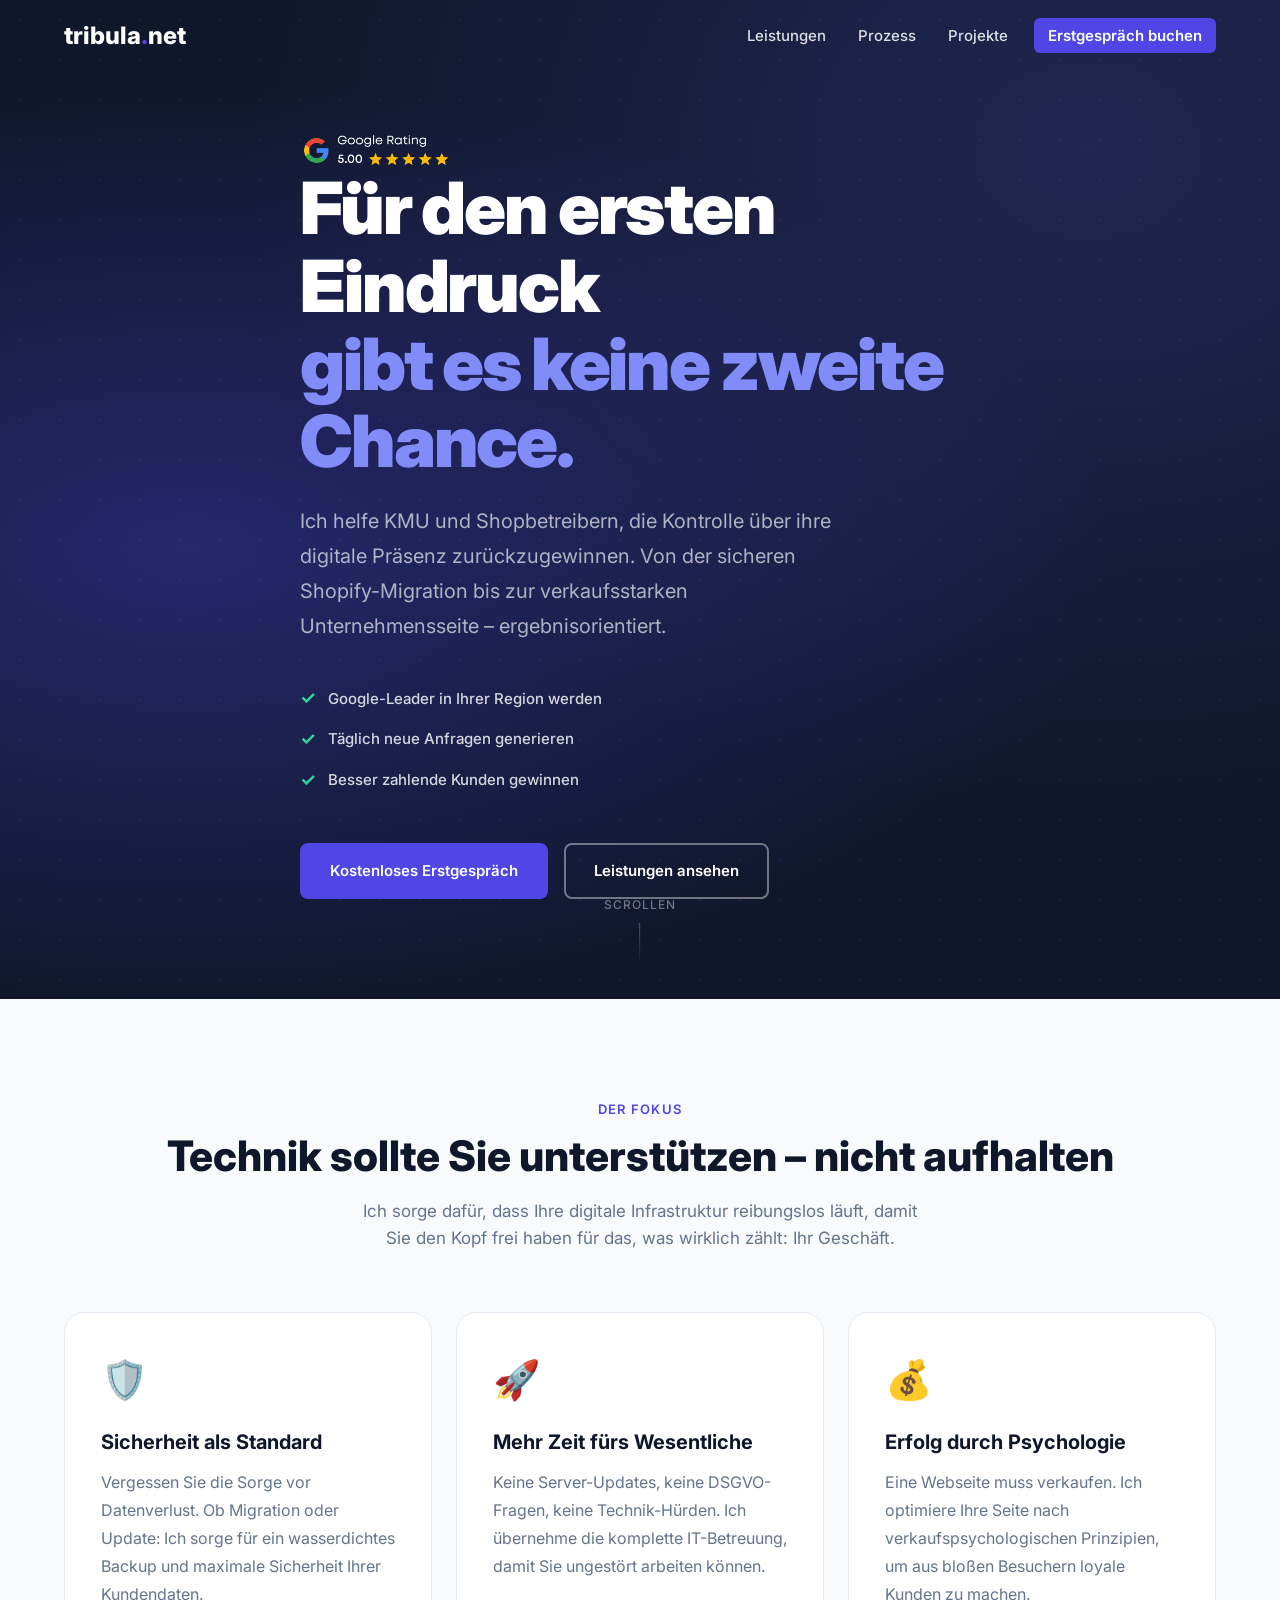
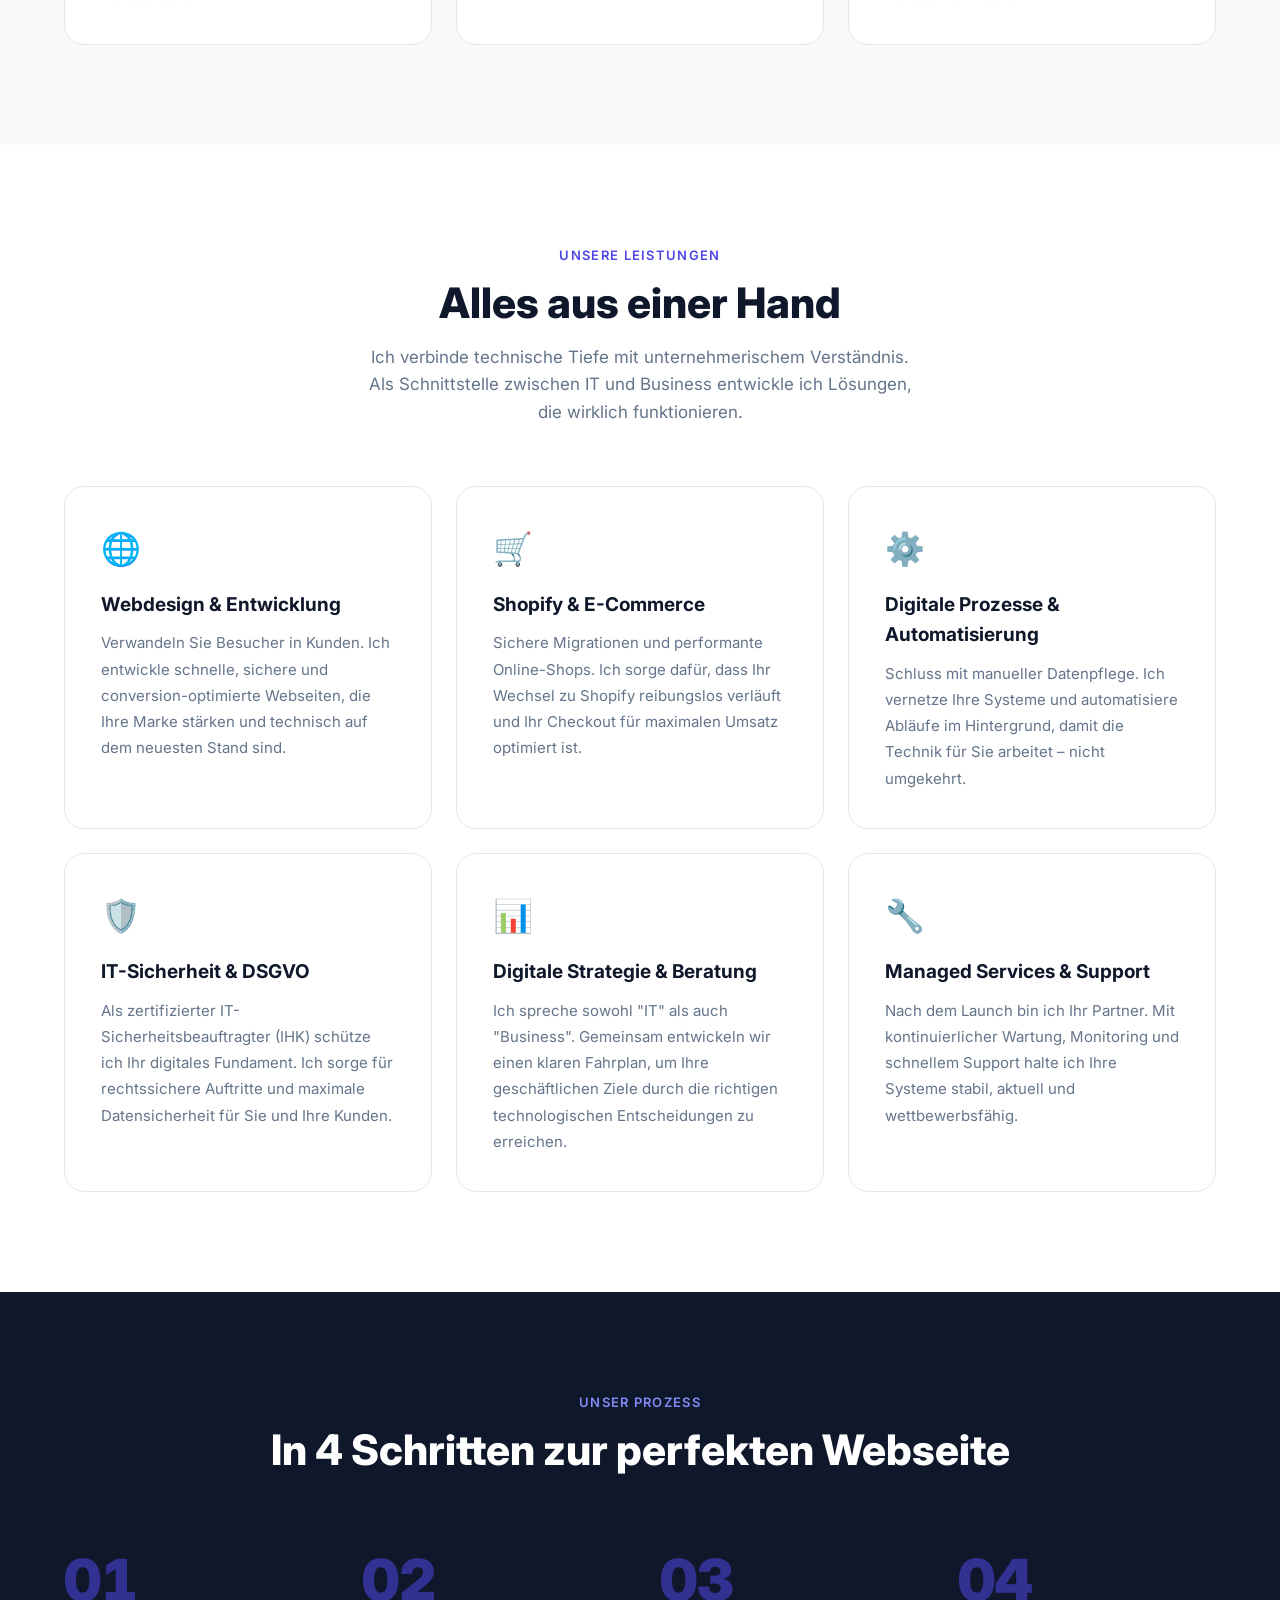
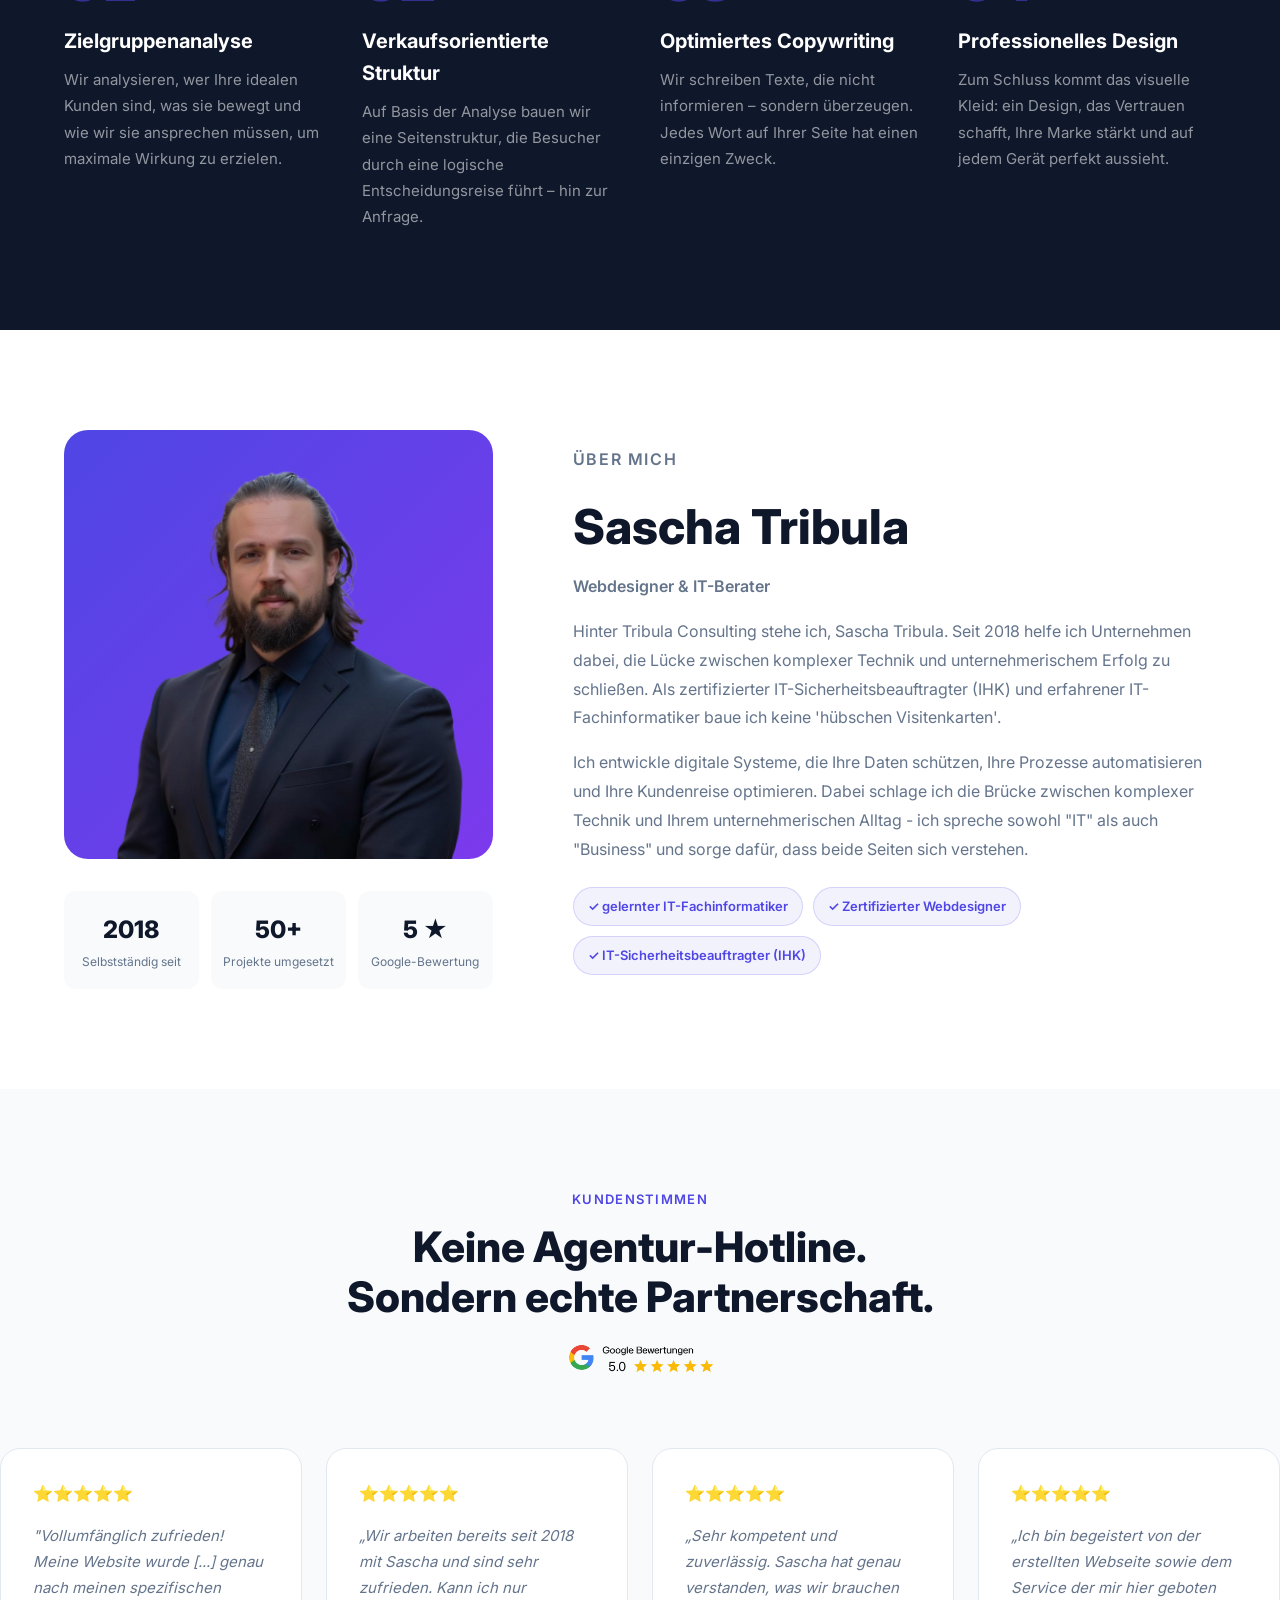
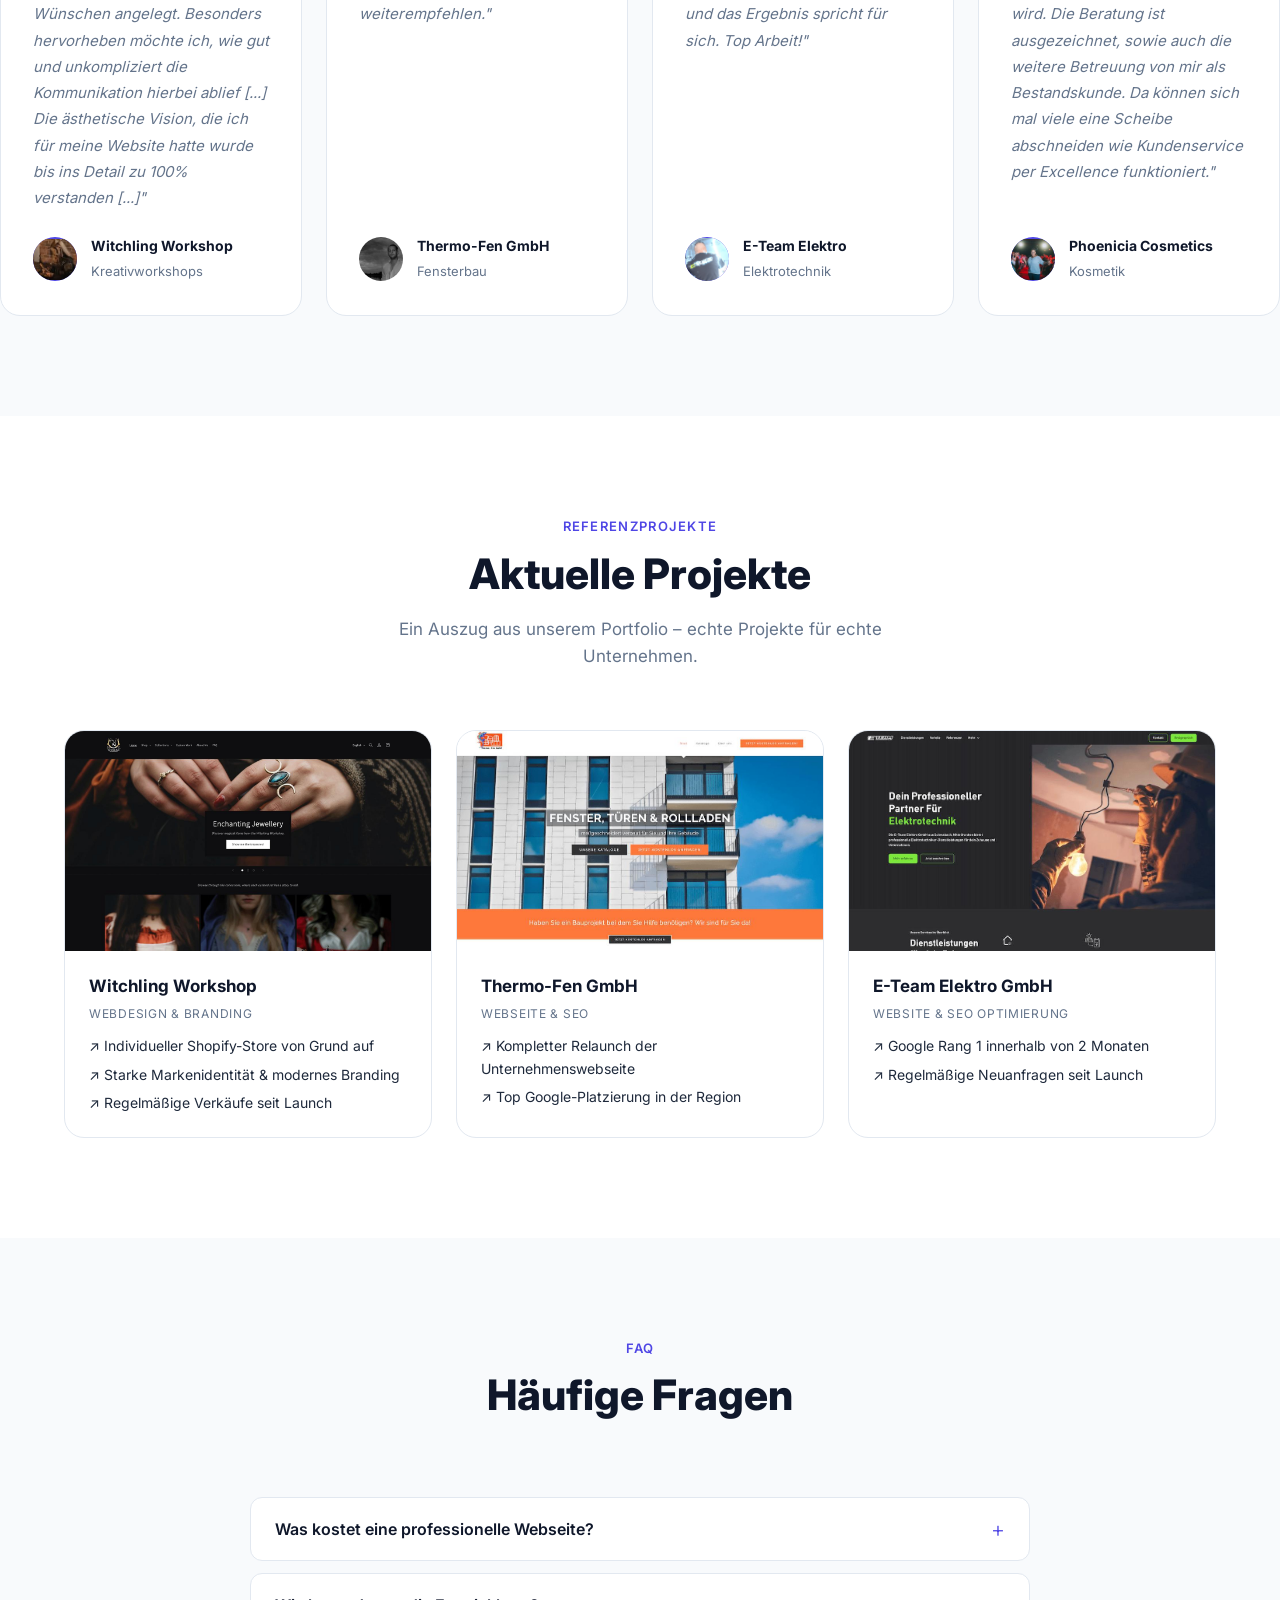
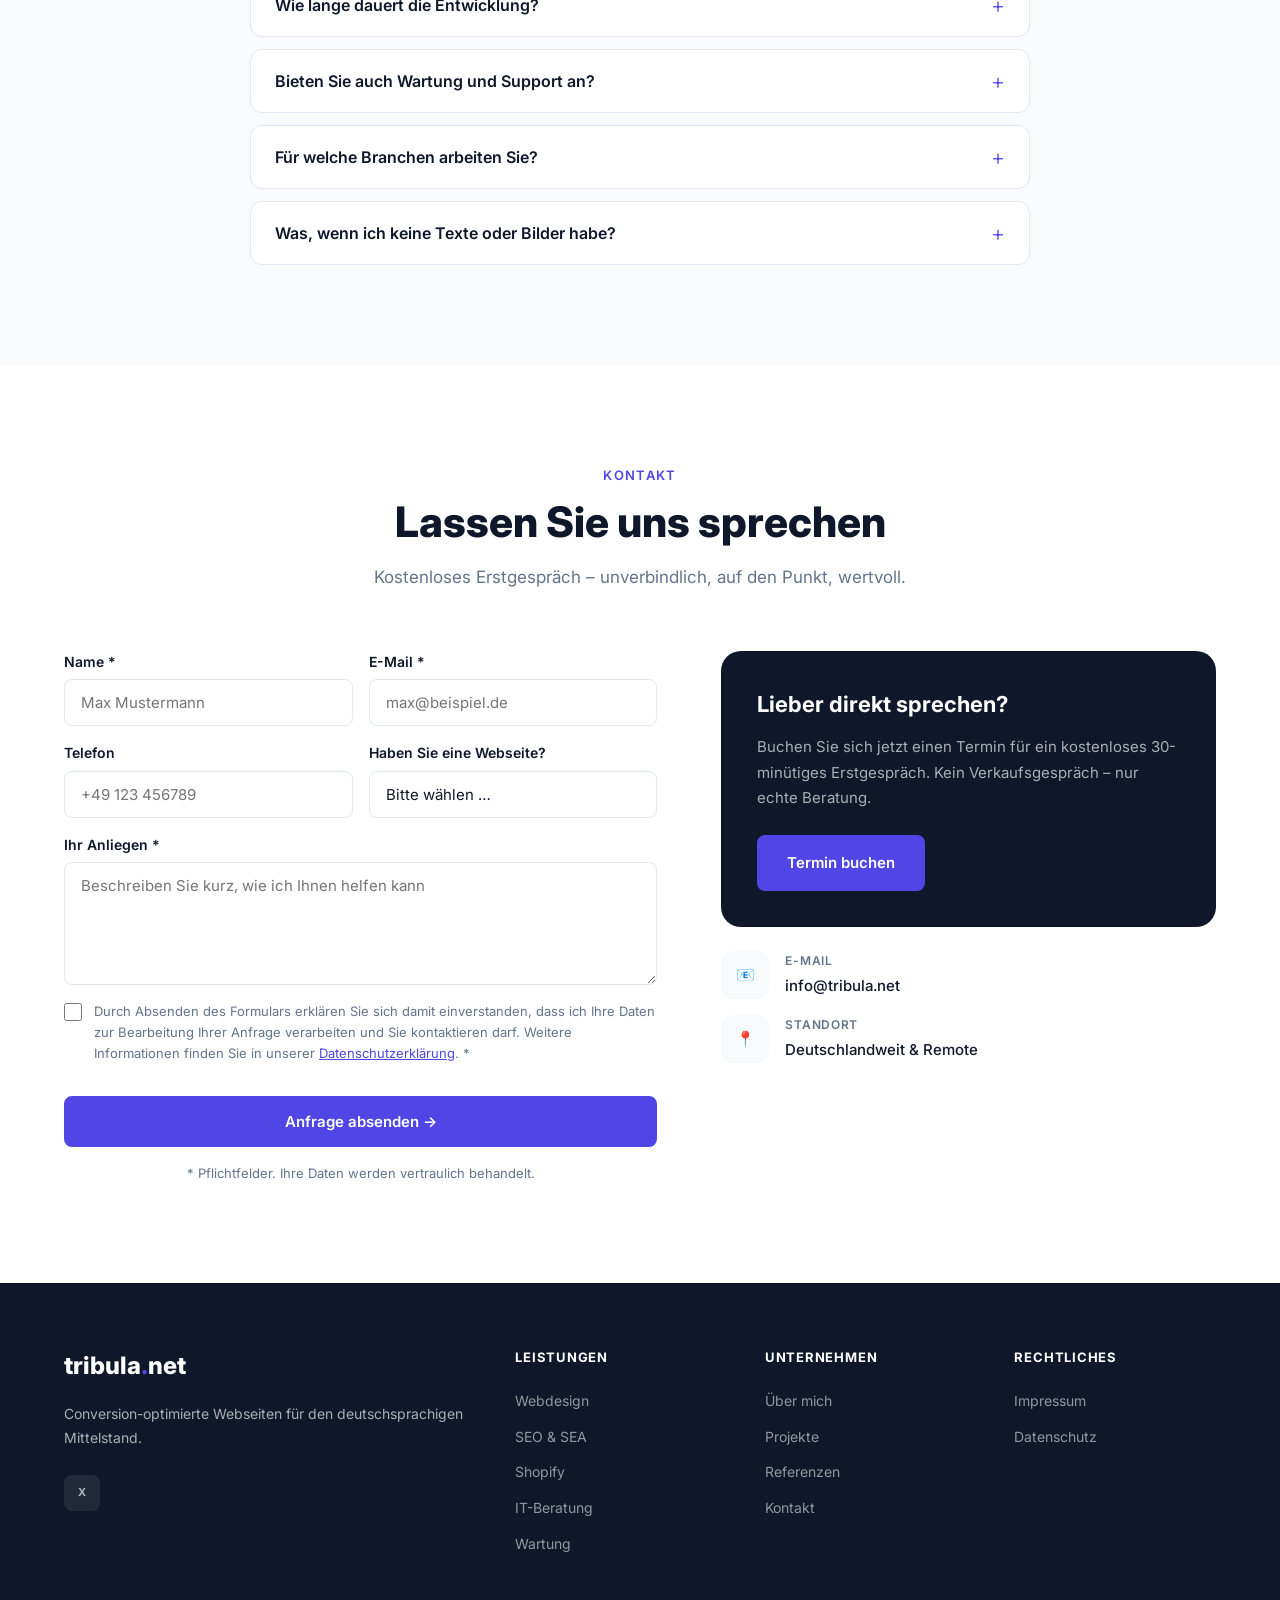
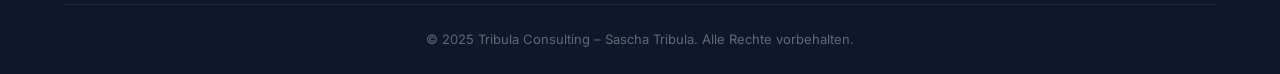
==== index.html @ 82e245c1 "testimonials, badge" ====
<!DOCTYPE html>
<html lang="de">

<head>
    <meta charset="UTF-8">
    <meta name="viewport" content="width=device-width, initial-scale=1.0">
    <meta name="theme-color" content="#0f172a">
    <title>Tribula Consulting – Webseiten, die Kunden gewinnen</title>
    <meta name="description"
        content="Professionelle, conversion-optimierte Webseiten für KMU und Selbstständige. Webdesign, SEO und IT-Beratung aus einer Hand – täglich neue Anfragen garantiert.">
    <link rel="canonical" href="https://www.tribula.net/">
    <link rel="icon" href="assets/trb-logo-red.svg" type="image/svg+xml">

    <!-- Open Graph -->
    <meta property="og:title" content="Tribula Consulting – Webseiten, die Kunden gewinnen">
    <meta property="og:description"
        content="Conversion-optimiertes Webdesign, SEO und IT-Beratung für den deutschsprachigen Mittelstand.">
    <meta property="og:type" content="website">
    <meta property="og:url" content="https://www.tribula.net/">

    <link rel="stylesheet" href="css/style.css">
</head>

<body>

    <!-- ══════════════ HEADER ══════════════ -->
    <div id="site-header"></div>

    <main>

        <!-- ══════════════ HERO ══════════════ -->
        <section class="hero" id="hero">
            <div class="hero-bg"></div>
            <div class="container">
                <div class="hero-inner">

                    <!-- Text -->
                    <div class="hero-text">
                        <!--<div class="hero-badge">⭐⭐⭐⭐⭐</div>-->
                        <img src="assets/Google_Badge_white.webp" alt="Google Bewertung" class="header-badge-img"
                            href="#">

                        <h1 class="hero-title">
                            Für den ersten Eindruck<br>
                            <span class="accent-text">gibt es keine zweite Chance.</span>
                        </h1>

                        <p class="hero-subtitle">
                            Ich helfe KMU und Shopbetreibern, die Kontrolle über ihre digitale Präsenz zurückzugewinnen.
                            Von der
                            sicheren Shopify-Migration bis zur verkaufsstarken Unternehmensseite – ergebnisorientiert.
                        </p>

                        <div class="hero-benefits">
                            <div class="hero-benefit"><span class="check">✓</span> Google-Leader in Ihrer Region werden
                            </div>
                            <div class="hero-benefit"><span class="check">✓</span> Täglich neue Anfragen generieren
                            </div>
                            <div class="hero-benefit"><span class="check">✓</span> Besser zahlende Kunden gewinnen</div>
                        </div>

                        <div class="hero-actions">
                            <a href="#kontakt" class="btn btn-primary">Kostenloses Erstgespräch</a>
                            <a href="#leistungen" class="btn btn-outline">Leistungen ansehen</a>
                        </div>
                    </div>

                    <!-- Lottie animations – desktop only, aria-hidden -->
                    <div class="hero-lotties" aria-hidden="true">
                        <dotlottie-player class="lottie-item" src="assets/analyse.lottie" autoplay loop
                            speed="0.7"></dotlottie-player>
                        <dotlottie-player class="lottie-item" src="assets/UX.lottie" autoplay loop
                            speed="0.7"></dotlottie-player>
                        <dotlottie-player class="lottie-item" src="assets/seo.lottie" autoplay loop
                            speed="0.7"></dotlottie-player>
                    </div>

                </div>
            </div>

            <div class="hero-scroll" aria-hidden="true">Scrollen</div>
        </section>


        <!-- ══════════════ PROBLEMS ══════════════ -->
        <section class="problems" id="probleme">
            <div class="container">
                <div class="section-header">
                    <p class="section-label">Der Fokus</p>
                    <h2 class="section-title">Technik sollte Sie unterstützen – nicht aufhalten</h2>
                    <p class="section-desc">Ich sorge dafür, dass Ihre digitale Infrastruktur reibungslos läuft, damit
                        Sie den Kopf frei haben für das, was wirklich zählt: Ihr Geschäft.</p>
                </div>
                <div class="services-grid">
                    <div class="problem-card fade-in">
                        <div class="problem-icon">🛡️</div>
                        <h3>Sicherheit als Standard</h3>
                        <p>Vergessen Sie die Sorge vor Datenverlust. Ob Migration oder Update: Ich sorge für ein
                            wasserdichtes Backup und maximale Sicherheit Ihrer Kundendaten.</p>
                    </div>
                    <div class="problem-card fade-in">
                        <div class="problem-icon">🚀</div>
                        <h3>Mehr Zeit fürs Wesentliche</h3>
                        <p>Keine Server-Updates, keine DSGVO-Fragen, keine Technik-Hürden. Ich übernehme die komplette
                            IT-Betreuung, damit Sie ungestört arbeiten können.</p>
                    </div>
                    <div class="problem-card fade-in">
                        <div class="problem-icon">💰</div>
                        <h3>Erfolg durch Psychologie</h3>
                        <p>Eine Webseite muss verkaufen. Ich optimiere Ihre Seite nach verkaufspsychologischen
                            Prinzipien, um aus bloßen Besuchern loyale Kunden zu machen.</p>
                    </div>
                </div>
            </div>
        </section>


        <!-- ══════════════ SERVICES ══════════════ -->
        <section class="services" id="leistungen">
            <div class="container">
                <div class="section-header">
                    <p class="section-label">Unsere Leistungen</p>
                    <h2 class="section-title">Alles aus einer Hand</h2>
                    <p class="section-desc">
                        Ich verbinde technische Tiefe mit unternehmerischem Verständnis.
                        Als Schnittstelle zwischen IT und Business entwickle ich Lösungen, die wirklich funktionieren.
                    </p>
                </div>

                <div class="services-grid">
                    <div class="service-card fade-in">
                        <div class="service-icon">🌐</div>
                        <h3>Webdesign &amp; Entwicklung</h3>
                        <p>Verwandeln Sie Besucher in Kunden. Ich entwickle schnelle, sichere und conversion-optimierte
                            Webseiten, die Ihre Marke stärken und technisch auf dem neuesten Stand sind.</p>
                    </div>

                    <div class="service-card fade-in">
                        <div class="service-icon">🛒</div>
                        <h3>Shopify &amp; E-Commerce</h3>
                        <p>Sichere Migrationen und performante Online-Shops. Ich sorge dafür, dass Ihr Wechsel zu
                            Shopify reibungslos verläuft und Ihr Checkout für maximalen Umsatz optimiert ist.</p>
                    </div>

                    <div class="service-card fade-in">
                        <div class="service-icon">⚙️</div>
                        <h3>Digitale Prozesse &amp; Automatisierung</h3>
                        <p>Schluss mit manueller Datenpflege. Ich vernetze Ihre Systeme und automatisiere Abläufe im
                            Hintergrund, damit die Technik für Sie arbeitet – nicht umgekehrt.</p>
                    </div>

                    <div class="service-card fade-in">
                        <div class="service-icon">🛡️</div>
                        <h3>IT-Sicherheit &amp; DSGVO</h3>
                        <p>Als zertifizierter IT-Sicherheitsbeauftragter (IHK) schütze ich Ihr digitales Fundament. Ich
                            sorge für rechtssichere Auftritte und maximale Datensicherheit für Sie und Ihre Kunden.</p>
                    </div>

                    <div class="service-card fade-in">
                        <div class="service-icon">📊</div>
                        <h3>Digitale Strategie &amp; Beratung</h3>
                        <p>Ich spreche sowohl "IT" als auch "Business". Gemeinsam entwickeln wir einen klaren Fahrplan,
                            um Ihre geschäftlichen Ziele durch die richtigen technologischen Entscheidungen zu
                            erreichen.</p>
                    </div>

                    <div class="service-card fade-in">
                        <div class="service-icon">🔧</div>
                        <h3>Managed Services &amp; Support</h3>
                        <p>Nach dem Launch bin ich Ihr Partner. Mit kontinuierlicher Wartung, Monitoring und schnellem
                            Support halte ich Ihre Systeme stabil, aktuell und wettbewerbsfähig.</p>
                    </div>
                </div>
            </div>
        </section>




        <!-- ══════════════ PROCESS ══════════════ -->
        <section class="process" id="prozess">
            <div class="container">
                <div class="section-header">
                    <p class="section-label">Unser Prozess</p>
                    <h2 class="section-title">In 4 Schritten zur perfekten Webseite</h2>
                </div>

                <div class="process-steps">
                    <div class="process-step fade-in">
                        <div class="step-number">01</div>
                        <div class="step-content">
                            <h3>Zielgruppenanalyse</h3>
                            <p>Wir analysieren, wer Ihre idealen Kunden sind, was sie bewegt und wie wir sie ansprechen
                                müssen, um maximale Wirkung zu erzielen.</p>
                        </div>
                    </div>
                    <div class="process-step fade-in">
                        <div class="step-number">02</div>
                        <div class="step-content">
                            <h3>Verkaufsorientierte Struktur</h3>
                            <p>Auf Basis der Analyse bauen wir eine Seitenstruktur, die Besucher durch eine logische
                                Entscheidungsreise führt – hin zur Anfrage.</p>
                        </div>
                    </div>
                    <div class="process-step fade-in">
                        <div class="step-number">03</div>
                        <div class="step-content">
                            <h3>Optimiertes Copywriting</h3>
                            <p>Wir schreiben Texte, die nicht informieren – sondern überzeugen. Jedes Wort auf Ihrer
                                Seite hat einen einzigen Zweck.</p>
                        </div>
                    </div>
                    <div class="process-step fade-in">
                        <div class="step-number">04</div>
                        <div class="step-content">
                            <h3>Professionelles Design</h3>
                            <p>Zum Schluss kommt das visuelle Kleid: ein Design, das Vertrauen schafft, Ihre Marke
                                stärkt und auf jedem Gerät perfekt aussieht.</p>
                        </div>
                    </div>
                </div>
            </div>
        </section>




        <!-- ══════════════ ABOUT ══════════════ -->
        <section class="about" id="ueber-uns">
            <div class="container about-grid">

                <div class="about-visual fade-in">
                    <div class="about-photo">
                        <img src="assets/sascha-tribula.png" alt="Sascha Tribula">
                    </div>
                    <div class="about-stats">
                        <div class="stat">
                            <strong>2018</strong>
                            <span>Selbst&shy;ständig seit</span>
                        </div>
                        <div class="stat">
                            <strong>50+</strong>
                            <span>Projekte umgesetzt</span>
                        </div>
                        <div class="stat">
                            <strong>5 ★</strong>
                            <span>Google-Bewertung</span>
                        </div>
                    </div>
                </div>

                <div class="about-content fade-in">
                    <p class="section-label">Über mich</p>
                    <h2>Sascha Tribula</h2>
                    <p class="about-role">Webdesigner &amp; IT-Berater</p>
                    <p>Hinter Tribula Consulting stehe ich, Sascha Tribula. Seit 2018 helfe ich Unternehmen dabei, die
                        Lücke zwischen komplexer Technik und unternehmerischem Erfolg zu schließen.
                        Als zertifizierter IT-Sicherheitsbeauftragter (IHK) und erfahrener IT-Fachinformatiker baue ich
                        keine 'hübschen Visitenkarten'.</p>
                    <p>Ich entwickle digitale Systeme, die Ihre Daten schützen, Ihre Prozesse automatisieren und Ihre
                        Kundenreise optimieren. Dabei schlage ich die Brücke zwischen komplexer Technik und Ihrem
                        unternehmerischen Alltag - ich spreche sowohl "IT" als auch "Business" und sorge dafür, dass
                        beide Seiten sich verstehen.</p>
                    <div class="about-badges">
                        <span class="badge">✓ gelernter IT-Fachinformatiker</span>
                        <span class="badge">✓ Zertifizierter Webdesigner</span>
                        <span class="badge">✓ IT-Sicherheitsbeauftragter (IHK)</span>
                    </div>
                </div>

            </div>
        </section>


        <!-- ══════════════ TESTIMONIALS ══════════════ -->
        <section class="testimonials" id="referenzen">
            <div class="container">
                <div class="section-header">
                    <p class="section-label">Kundenstimmen</p>
                    <h2 class="section-title">Keine Agentur-Hotline.<br>
                        Sondern echte Partnerschaft.</h2>
                    <img src="assets/Google-Badge-black.avif" alt="Google Bewertung" class="testimonial-badge">
                </div>

            </div>

            <div class="testimonials-grid">
                <div class="testimonial-card fade-in">
                    <div class="stars">⭐⭐⭐⭐⭐</div>
                    <p>"Vollumfänglich zufrieden! Meine Website wurde [...] genau nach meinen
                        spezifischen Wünschen angelegt. Besonders hervorheben möchte ich, wie gut und unkompliziert die Kommunikation hierbei
                        ablief [...]
                        Die ästhetische Vision, die ich für meine Website hatte wurde bis ins Detail zu 100% verstanden [...]"</p>
                    <div class="testimonial-author">
                        <div class="author-avatar"><img src="assets/testimonial/testimonial-witchling.jpeg"></div>
                        <div>
                            <strong>Witchling Workshop</strong>
                            <span>Kreativworkshops</span>
                        </div>
                    </div>
                </div>

                <div class="testimonial-card fade-in">
                    <div class="stars">⭐⭐⭐⭐⭐</div>
                    <p>„Wir arbeiten bereits seit 2018 mit Sascha und sind sehr zufrieden.
                        Kann ich nur weiterempfehlen."</p>
                    <div class="testimonial-author">
                        <div class="author-avatar"><img src="assets/testimonial/testimonial-thermofen.jpeg"></div>
                        <div>
                            <strong>Thermo-Fen GmbH</strong>
                            <span>Fensterbau</span>
                        </div>
                    </div>
                </div>

                <div class="testimonial-card fade-in">
                    <div class="stars">⭐⭐⭐⭐⭐</div>
                    <p>„Sehr kompetent und zuverlässig. Sascha hat genau verstanden, was wir brauchen und das
                        Ergebnis spricht für sich. Top Arbeit!"</p>
                    <div class="testimonial-author">
                        <div class="author-avatar"><img src="assets/testimonial/testimonial-eteam.png"></div>
                        <div>
                            <strong>E-Team Elektro</strong>
                            <span>Elektrotechnik</span>
                        </div>
                    </div>
                </div>

                <div class="testimonial-card fade-in">
                    <div class="stars">⭐⭐⭐⭐⭐</div>
                    <p>„Ich bin begeistert von der erstellten Webseite sowie dem Service der mir hier geboten wird. Die
                        Beratung ist ausgezeichnet, sowie auch die weitere Betreuung von mir als Bestandskunde. Da
                        können sich mal viele eine Scheibe abschneiden wie Kundenservice per Excellence funktioniert."
                    </p>
                    <div class="testimonial-author">
                        <div class="author-avatar"><img src="assets/testimonial/testimonial-phoenicia.jpeg"></div>
                        <div>
                            <strong>Phoenicia Cosmetics</strong>
                            <span>Kosmetik</span>
                        </div>
                    </div>
                </div>
            </div>
            </div>
        </section>


        <!-- ══════════════ PROJECTS ══════════════ -->
        <section class="projects" id="projekte">
            <div class="container">
                <div class="section-header">
                    <p class="section-label">Referenzprojekte</p>
                    <h2 class="section-title">Aktuelle Projekte</h2>
                    <p class="section-desc">Ein Auszug aus unserem Portfolio – echte Projekte für echte Unternehmen.</p>
                </div>

                <div class="projects-grid">
                    <div class="project-card fade-in">
                        <div class="project-img-wrap">
                            <img src="assets/witchlingworkshop.jpeg" alt="Witchling Workshop Shopify Store">
                        </div>
                        <div class="project-info">
                            <h3>Witchling Workshop</h3>
                            <p class="project-type">Webdesign &amp; Branding</p>
                            <ul class="project-results">
                                <li>↗ Individueller Shopify-Store von Grund auf</li>
                                <li>↗ Starke Markenidentität &amp; modernes Branding</li>
                                <li>↗ Regelmäßige Verkäufe seit Launch</li>
                            </ul>
                        </div>
                    </div>

                    <div class="project-card fade-in">
                        <div class="project-img-wrap">
                            <img src="assets/thermo-fen.jpeg" alt="Thermo-Fen GmbH Webseite">
                        </div>
                        <div class="project-info">
                            <h3>Thermo-Fen GmbH</h3>
                            <p class="project-type">Webseite &amp; SEO</p>
                            <ul class="project-results">
                                <li>↗ Kompletter Relaunch der Unternehmenswebseite</li>
                                <li>↗ Top Google-Platzierung in der Region</li>
                            </ul>
                        </div>
                    </div>

                    <div class="project-card fade-in">
                        <div class="project-img-wrap">
                            <img src="assets/eteam.jpeg" alt="E-Team Elektro GmbH Webseite">
                        </div>
                        <div class="project-info">
                            <h3>E-Team Elektro GmbH</h3>
                            <p class="project-type">Website &amp; SEO Optimierung</p>
                            <ul class="project-results">
                                <li>↗ Google Rang 1 innerhalb von 2 Monaten</li>
                                <li>↗ Regelmäßige Neuanfragen seit Launch</li>
                            </ul>
                        </div>
                    </div>
                </div>
            </div>
        </section>


        <!-- ══════════════ FAQ ══════════════ -->
        <section class="faq" id="faq">
            <div class="container">
                <div class="section-header">
                    <p class="section-label">FAQ</p>
                    <h2 class="section-title">Häufige Fragen</h2>
                </div>

                <div class="faq-inner">
                    <div class="faq-list">

                        <div class="faq-item fade-in">
                            <button class="faq-question">
                                Was kostet eine professionelle Webseite?
                                <span class="faq-icon">+</span>
                            </button>
                            <div class="faq-answer">
                                <p>Eine professionelle Webseite startet bei ca. 2.500 €. Der genaue Preis hängt von
                                    Umfang, Designkomplexität, gewünschten Integrationen und SEO-Anforderungen ab. Sie
                                    erhalten immer ein individuelles Festpreisangebot – ohne versteckte Kosten.</p>
                            </div>
                        </div>

                        <div class="faq-item fade-in">
                            <button class="faq-question">
                                Wie lange dauert die Entwicklung?
                                <span class="faq-icon">+</span>
                            </button>
                            <div class="faq-answer">
                                <p>Je nach Umfang dauert ein Projekt zwischen 2 und 8 Wochen. Beim Erstgespräch
                                    besprechen wir Ihre Timeline und planen den Start gemeinsam.</p>
                            </div>
                        </div>

                        <div class="faq-item fade-in">
                            <button class="faq-question">
                                Bieten Sie auch Wartung und Support an?
                                <span class="faq-icon">+</span>
                            </button>
                            <div class="faq-answer">
                                <p>Ja. Unsere Wartungsverträge beinhalten regelmäßige Updates, Sicherheits-Checks und
                                    schnellen Support. So bleibt Ihre Webseite dauerhaft aktuell und sicher.</p>
                            </div>
                        </div>

                        <div class="faq-item fade-in">
                            <button class="faq-question">
                                Für welche Branchen arbeiten Sie?
                                <span class="faq-icon">+</span>
                            </button>
                            <div class="faq-answer">
                                <p>Wir arbeiten für KMU und Selbstständige verschiedenster Branchen: Handwerk,
                                    Dienstleistung, E-Commerce, Coaching und mehr. Wenn Sie Kunden gewinnen wollen,
                                    können wir helfen.</p>
                            </div>
                        </div>

                        <div class="faq-item fade-in">
                            <button class="faq-question">
                                Was, wenn ich keine Texte oder Bilder habe?
                                <span class="faq-icon">+</span>
                            </button>
                            <div class="faq-answer">
                                <p>Kein Problem. Unser Copywriting-Service erstellt verkaufsstarke Texte für Ihre
                                    Webseite. Wir analysieren Ihr Unternehmen und entwickeln Inhalte, die Ihre
                                    Zielgruppe ansprechen und zur Anfrage bewegen.</p>
                            </div>
                        </div>

                    </div>
                </div>
            </div>
        </section>


        <!-- ══════════════ CONTACT ══════════════ -->
        <section class="contact" id="kontakt">
            <div class="container">
                <div class="section-header">
                    <p class="section-label">Kontakt</p>
                    <h2 class="section-title">Lassen Sie uns sprechen</h2>
                    <p class="section-desc">Kostenloses Erstgespräch – unverbindlich, auf den Punkt, wertvoll.</p>
                </div>

                <div class="contact-grid">

                    <!-- Form -->
                    <form class="contact-form fade-in" id="contact-form" novalidate>
                        <div class="form-row">
                            <div class="form-group">
                                <label for="name">Name *</label>
                                <input type="text" id="name" name="fi-sender-fullName" required
                                    placeholder="Max Mustermann">
                            </div>
                            <div class="form-group">
                                <label for="email">E-Mail *</label>
                                <input type="email" id="email" name="fi-sender-email" required
                                    placeholder="max@beispiel.de">
                            </div>
                        </div>

                        <div class="form-row">
                            <div class="form-group">
                                <label for="phone">Telefon</label>
                                <input type="tel" id="phone" name="fi-text-telefon" placeholder="+49 123 456789">
                            </div>
                            <div class="form-group">
                                <label for="website">Haben Sie eine Webseite?</label>
                                <select id="website" name="fi-select-webseite">
                                    <option value="">Bitte wählen …</option>
                                    <option value="Ja, vorhanden">Ja, vorhanden</option>
                                    <option value="Nein, noch keine">Nein, noch keine</option>
                                    <option value="Ja, aber veraltet">Ja, aber veraltet</option>
                                </select>
                            </div>
                        </div>

                        <div class="form-group">
                            <label for="message">Ihr Anliegen *</label>
                            <textarea id="message" name="fi-text-anliegen" required rows="5"
                                placeholder="Beschreiben Sie kurz, wie ich Ihnen helfen kann"></textarea>
                        </div>

                        <div class="form-group form-checkbox">
                            <input type="checkbox" id="dsgvo" name="fi-checkbox-dsgvo" value="Zugestimmt" required>
                            <label for="dsgvo">
                                Durch Absenden des Formulars erklären Sie sich damit einverstanden, dass ich Ihre Daten
                                zur Bearbeitung Ihrer Anfrage verarbeiten und Sie kontaktieren darf. Weitere
                                Informationen finden Sie in unserer <a href="datenschutz.html">Datenschutzerklärung</a>.
                                *
                            </label>
                        </div>

                        <div class="form-feedback" id="form-feedback" aria-live="polite"></div>

                        <button type="submit" class="btn btn-primary btn-full" id="form-submit">Anfrage absenden
                            →</button>
                        <p class="form-note">* Pflichtfelder. Ihre Daten werden vertraulich behandelt.</p>
                    </form>

                    <!-- Sidebar -->
                    <div class="fade-in">
                        <div class="contact-cta-card">
                            <h3>Lieber direkt sprechen?</h3>
                            <p>Buchen Sie sich jetzt einen Termin für ein kostenloses 30-minütiges Erstgespräch. Kein
                                Verkaufsgespräch – nur echte Beratung.</p>
                            <a href="https://calendly.com/tribula/discovery" class="btn btn-primary">Termin buchen</a>
                        </div>

                        <div class="contact-details">
                            <div class="contact-detail">
                                <span class="detail-icon">📧</span>
                                <div>
                                    <strong>E-Mail</strong>
                                    <a href="mailto:info@tribula.net">info@tribula.net</a>
                                </div>
                            </div>
                            <div class="contact-detail">
                                <span class="detail-icon">📍</span>
                                <div>
                                    <strong>Standort</strong>
                                    <span>Deutschlandweit &amp; Remote</span>
                                </div>
                            </div>
                        </div>
                    </div>

                </div>
            </div>
        </section>

    </main>


    <!-- ══════════════ FOOTER ══════════════ -->
    <div id="site-footer"></div>

    <!-- Floating next-section button – mobile only -->
    <button class="next-section-btn" id="next-section-btn" aria-label="Nächster Abschnitt">
        <svg width="20" height="20" viewBox="0 0 24 24" fill="none" stroke="currentColor" stroke-width="2.5"
            stroke-linecap="round" stroke-linejoin="round" aria-hidden="true">
            <polyline points="6 9 12 15 18 9"></polyline>
        </svg>
    </button>

    <script src="js/dotlottie-player.js"></script>
    <script src="js/forminit.js"></script>
    <script src="js/partials.js"></script>
    <script src="js/main.js"></script>
</body>

</html>
---- css/style.css ----
/* ============================================
   Tribula Consulting – style.css
   ============================================ */

@font-face {
    font-family: 'Inter';
    src: url('../fonts/Inter-VariableFont_opsz,wght.ttf') format('truetype');
    font-weight: 100 900;
    font-style: normal;
    font-display: swap;
}

:root {
    --primary:       #4f46e5;
    --primary-dark:  #3730a3;
    --primary-light: #818cf8;
    --dark:          #0f172a;
    --dark-2:        #1e293b;
    --light:         #f8fafc;
    --white:         #ffffff;
    --text:          #1e293b;
    --text-muted:    #64748b;
    --border:        #e2e8f0;
    --radius:        12px;
    --radius-lg:     20px;
    --shadow:        0 1px 3px rgba(0,0,0,.1), 0 1px 2px rgba(0,0,0,.06);
    --shadow-md:     0 4px 6px rgba(0,0,0,.07), 0 2px 4px rgba(0,0,0,.06);
    --shadow-lg:     0 10px 15px rgba(0,0,0,.1), 0 4px 6px rgba(0,0,0,.05);
    --shadow-xl:     0 20px 25px rgba(0,0,0,.1), 0 10px 10px rgba(0,0,0,.04);
    --tr:            .3s ease;
    --font:          'Inter', -apple-system, BlinkMacSystemFont, sans-serif;
}

/* ===== RESET ===== */
*, *::before, *::after { box-sizing: border-box; margin: 0; padding: 0; }
html { scroll-behavior: smooth; scroll-padding-top: 80px; }
body {
    font-family: var(--font);
    color: var(--text);
    background: var(--white);
    line-height: 1.6;
    -webkit-font-smoothing: antialiased;
}
img { max-width: 100%; height: auto; display: block; }
a { color: inherit; text-decoration: none; }
ul { list-style: none; }
button { font-family: var(--font); }

/* ===== UTILS ===== */
.container { max-width: 1200px; margin: 0 auto; padding: 0 24px; }

.btn {
    display: inline-flex; align-items: center; justify-content: center;
    padding: 14px 28px; border-radius: 8px; font-weight: 600; font-size: 15px;
    cursor: pointer; transition: all var(--tr); border: 2px solid transparent;
    white-space: nowrap;
}
.btn-primary { background: var(--primary); color: var(--white); border-color: var(--primary); }
.btn-primary:hover {
    background: var(--primary-dark); border-color: var(--primary-dark);
    transform: translateY(-2px); box-shadow: 0 8px 20px rgba(79,70,229,.3);
}
.btn-outline { background: transparent; color: var(--white); border-color: rgba(255,255,255,.4); }
.btn-outline:hover { background: rgba(255,255,255,.1); border-color: var(--white); }
.btn-full { width: 100%; }

.section-header { margin-bottom: 60px; display: flex; flex-direction: column; align-items: center; text-align: center; }
.section-label {
    display: inline-block; font-size: 13px; font-weight: 600; color: var(--primary);
    text-transform: uppercase; letter-spacing: .1em; margin-bottom: 12px;
}
.section-title {
    font-size: clamp(28px, 4vw, 42px); font-weight: 800; color: var(--dark);
    line-height: 1.2; margin-bottom: 16px;
}
.section-desc { font-size: 17px; color: var(--text-muted); max-width: 560px; margin: 0 auto; }

.fade-in { opacity: 0; transform: translateY(28px); transition: opacity .6s ease, transform .6s ease; }
.fade-in.visible { opacity: 1; transform: translateY(0); }

/* ===== HEADER ===== */
.header {
    position: fixed; top: 0; left: 0; right: 0; z-index: 100;
    transition: all var(--tr);
}
.header.scrolled {
    background: rgba(255,255,255,.96);
    backdrop-filter: blur(12px);
    box-shadow: var(--shadow);
}
.header-badge-img { width:150px; height:auto; }
.nav {
    display: flex; align-items: center; justify-content: space-between; height: 72px;
}
.nav-logo { font-size: 24px; font-weight: 800; color: var(--white); transition: color var(--tr); }
.header.scrolled .nav-logo { color: var(--dark); }
.logo-text .dot { color: var(--primary); }

.nav-menu { display: flex; align-items: center; gap: 4px; }
.nav-link {
    padding: 8px 14px; font-size: 15px; font-weight: 500;
    color: rgba(255,255,255,.85); border-radius: 6px; transition: all var(--tr);
}
.nav-link:hover { color: var(--white); background: rgba(255,255,255,.1); }
.header.scrolled .nav-link { color: var(--text-muted); }
.header.scrolled .nav-link:hover { color: var(--dark); background: var(--light); }
.nav-cta {
    background: var(--primary) !important; color: var(--white) !important;
    font-weight: 600; margin-left: 8px;
}
.nav-cta:hover { background: var(--primary-dark) !important; transform: translateY(-1px); }

.hamburger {
    display: none; flex-direction: column; gap: 5px;
    background: none; border: none; cursor: pointer; padding: 4px;
}
.hamburger span {
    display: block; width: 24px; height: 2px;
    background: var(--white); border-radius: 2px; transition: all var(--tr);
}
.header.scrolled .hamburger span { background: var(--dark); }
.hamburger.open span:nth-child(1) { transform: translateY(7px) rotate(45deg); }
.hamburger.open span:nth-child(2) { opacity: 0; transform: scaleX(0); }
.hamburger.open span:nth-child(3) { transform: translateY(-7px) rotate(-45deg); }

/* ===== HERO ===== */
.hero {
    position: relative; min-height: 100vh;
    display: flex; align-items: center;
    background: var(--dark); overflow: hidden; padding-top: 72px;
}
.hero-bg {
    position: absolute; inset: 0;
    background:
        radial-gradient(ellipse at 15% 55%, rgba(79,70,229,.35) 0%, transparent 60%),
        radial-gradient(ellipse at 85% 15%, rgba(99,102,241,.2) 0%, transparent 55%);
}
.hero-bg::after {
    content: ''; position: absolute; inset: 0;
    background-image: radial-gradient(rgba(255,255,255,.04) 1px, transparent 1px);
    background-size: 40px 40px;
}
.hero-inner {
    position: relative; z-index: 1;
    display: grid;
    grid-template-columns: 1fr 340px;
    align-items: center;
    gap: 60px;
    width: 100%;
    padding-top: 60px; padding-bottom: 100px;
}

.hero-text { max-width: 680px; }

/* ── Lottie column ── */
.hero-lotties {
    display: flex; flex-direction: column;
    gap: 16px; align-items: center;
    pointer-events: none;
}

.lottie-item {
    width: 250px; height: 250px;
    will-change: transform, opacity;
}

@media (max-width: 1280px) {
    .hero-inner { grid-template-columns: 1fr; }
    .hero-lotties { display: none; }
}
.hero-badge {
    display: inline-flex; align-items: center; gap: 8px;
    background: rgba(255,255,255,.07); border: 1px solid rgba(255,255,255,.14);
    color: rgba(255,255,255,.8); padding: 8px 18px; border-radius: 100px;
    font-size: 13px; font-weight: 500; margin-bottom: 32px;
    backdrop-filter: blur(10px);
}
.hero-title {
    font-size: clamp(38px, 6vw, 72px); font-weight: 900; color: var(--white);
    line-height: 1.08; margin-bottom: 24px; letter-spacing: -.03em;
}
.accent-text { color: var(--primary-light); }
.hero-subtitle {
    font-size: clamp(16px, 2vw, 20px); color: rgba(255,255,255,.65);
    margin-bottom: 40px; max-width: 560px; line-height: 1.75;
}
.hero-benefits { display: flex; flex-direction: column; gap: 12px; margin-bottom: 48px; }
.hero-benefit {
    display: flex; align-items: center; gap: 12px;
    color: rgba(255,255,255,.82); font-size: 15px; font-weight: 500;
}
.check { color: #34d399; font-size: 18px; font-weight: 700; }
.hero-actions { display: flex; gap: 16px; flex-wrap: wrap; }
.hero-scroll {
    position: absolute; bottom: 36px; left: 50%;
    transform: translateX(-50%);
    display: flex; flex-direction: column; align-items: center; gap: 8px;
    color: rgba(255,255,255,.4); font-size: 12px; font-weight: 500;
    letter-spacing: .08em; text-transform: uppercase; z-index: 1;
    animation: bounce 2s ease-in-out infinite;
}
.hero-scroll::after {
    content: ''; width: 1px; height: 40px;
    background: linear-gradient(to bottom, rgba(255,255,255,.3), transparent);
}
@keyframes bounce {
    0%, 100% { transform: translateX(-50%) translateY(0); }
    50%       { transform: translateX(-50%) translateY(6px); }
}

/* ===== PROBLEMS ===== */
.problems { padding: 100px 0; background: var(--light); }
.problems-grid {
    display: grid; grid-template-columns: repeat(auto-fit, minmax(280px, 1fr));
    gap: 24px;
}
.problem-card {
    background: var(--white); border-radius: var(--radius-lg); padding: 36px;
    border: 1px solid var(--border); transition: all var(--tr);
}
.problem-card:hover { transform: translateY(-4px); box-shadow: var(--shadow-lg); border-color: var(--primary); }
.problem-icon { font-size: 38px; margin-bottom: 16px; }
.problem-card h3 { font-size: 20px; font-weight: 700; color: var(--dark); margin-bottom: 10px; }
.problem-card p { color: var(--text-muted); line-height: 1.75; }

/* ===== SERVICES ===== */
.services { padding: 100px 0; background: var(--white); }
.services-grid {
    display: grid; grid-template-columns: repeat(auto-fit, minmax(300px, 1fr));
    gap: 24px;
}
.service-card {
    padding: 36px; border-radius: var(--radius-lg);
    border: 1px solid var(--border); background: var(--white);
    transition: all var(--tr); position: relative; overflow: hidden;
}
.service-card::before {
    content: ''; position: absolute; top: 0; left: 0; right: 0; height: 3px;
    background: var(--primary); transform: scaleX(0); transition: transform var(--tr);
    transform-origin: left;
}
.service-card:hover::before { transform: scaleX(1); }
.service-card:hover { transform: translateY(-4px); box-shadow: var(--shadow-lg); }
.service-icon { font-size: 32px; margin-bottom: 16px; }
.service-card h3 { font-size: 19px; font-weight: 700; color: var(--dark); margin-bottom: 10px; }
.service-card p { color: var(--text-muted); line-height: 1.75; font-size: 15px; }

/* ===== PROCESS ===== */
.process { padding: 100px 0; background: var(--dark); }
.process .section-label { color: var(--primary-light); }
.process .section-title { color: var(--white); }
.process-steps {
    display: grid; grid-template-columns: repeat(auto-fit, minmax(240px, 1fr));
    gap: 40px; position: relative;
}
.process-step { display: flex; flex-direction: column; gap: 16px; }
.step-number {
    font-size: 58px; font-weight: 900; color: var(--primary);
    opacity: .55; line-height: 1; font-variant-numeric: tabular-nums;
}
.step-content h3 { font-size: 20px; font-weight: 700; color: var(--white); margin-bottom: 10px; }
.step-content p { color: rgba(255,255,255,.55); line-height: 1.75; font-size: 15px; }

/* ===== ABOUT ===== */
.about { padding: 100px 0; background: var(--white); }
.about-grid {
    display: grid; grid-template-columns: 1fr 1.5fr;
    gap: 80px; align-items: center;
}
.about-visual { display: flex; flex-direction: column; }
.about-photo {
    width: 100%;
    background: linear-gradient(135deg, var(--primary) 0%, #7c3aed 100%);
    min-height: 400px;
    max-width: 80vw;
    aspect-ratio: 1 / 1;
    margin: 0 auto 2rem auto;
    border-radius: 1.5rem;
    overflow: hidden;
}
.about-photo img {
    width: 100%;
    height: 100%;
    object-fit: cover;
    object-position: top center;
    display: block;
}
.about-photo-placeholder {
    font-size: 72px; font-weight: 900;
    color: rgba(255,255,255,.25); letter-spacing: -2px;
}
.about-stats { display: grid; grid-template-columns: repeat(3, 1fr); gap: 12px; }
.stat {
    display: flex; flex-direction: column; gap: 4px;
    text-align: center; padding: 20px 10px;
    background: var(--light); border-radius: var(--radius);
}
.stat strong { font-size: 24px; font-weight: 800; color: var(--dark); }
.stat span { font-size: 12px; color: var(--text-muted); line-height: 1.3; }
.about-content h2 {
    font-size: clamp(32px, 4vw, 48px); font-weight: 800; color: var(--dark); margin-bottom: 6px;
}
.about-role { font-size: 16px; color: var(--primary); font-weight: 600; margin-bottom: 24px; }
.about-content p { color: var(--text-muted); line-height: 1.8; margin-bottom: 16px; font-size: 16px; }
.about-badges { display: flex; flex-wrap: wrap; gap: 10px; margin-top: 24px; }
.badge {
    display: inline-flex; align-items: center; gap: 6px;
    padding: 8px 14px; background: rgba(79,70,229,.07); color: var(--primary);
    border-radius: 100px; font-size: 13px; font-weight: 600;
    border: 1px solid rgba(79,70,229,.18);
}

/* ===== TESTIMONIALS ===== */
.testimonials { padding: 100px 0; background: var(--light); }
.testimonials-grid {
    display: grid; grid-template-columns: repeat(auto-fit, minmax(270px, 1fr));
    gap: 24px;
}
.testimonial-card {
    background: var(--white); border-radius: var(--radius-lg); padding: 32px;
    border: 1px solid var(--border); transition: all var(--tr);
    display: flex; flex-direction: column;
}
.testimonial-card:hover { transform: translateY(-4px); box-shadow: var(--shadow-lg); }
.stars { font-size: 16px; margin-bottom: 16px; }
.testimonial-card > p {
    color: var(--text-muted); line-height: 1.75; font-size: 15px;
    margin-bottom: 24px; font-style: italic; flex: 1;
}
.testimonial-author { display: flex; align-items: center; gap: 14px; }
.author-avatar {
    width: 44px; height: 44px; border-radius: 50%;
    background: var(--primary); color: var(--white);
    display: flex; align-items: center; justify-content: center;
    font-size: 12px; font-weight: 700; flex-shrink: 0; letter-spacing: .5px;
    overflow:hidden
}
.testimonial-author strong { display: block; font-size: 14px; font-weight: 700; color: var(--dark); }
.testimonial-author span { font-size: 13px; color: var(--text-muted); }
.testimonial-badge { width:150px; height:auto; margin-bottom: 12px}
/* ===== PROJECTS ===== */
.projects { padding: 100px 0; background: var(--white); }
.projects-grid {
    display: grid; grid-template-columns: repeat(auto-fit, minmax(300px, 1fr));
    gap: 24px;
}
.project-card {
    border-radius: var(--radius-lg); overflow: hidden;
    border: 1px solid var(--border); transition: all var(--tr);
}
.project-card:hover { transform: translateY(-4px); box-shadow: var(--shadow-xl); }
.project-img-wrap { height: 220px; overflow: hidden; }
.project-img-wrap img { width: 100%; height: 100%; object-fit: cover; object-position: top; display: block; }
.project-info { padding: 22px 24px; }
.project-info h3 { font-size: 17px; font-weight: 700; color: var(--dark); margin-bottom: 4px; }
.project-type { font-size: 12px; color: var(--text-muted); text-transform: uppercase; letter-spacing: .06em; margin-bottom: 12px; }
.project-results { list-style: none; padding: 0; margin: 0; display: flex; flex-direction: column; gap: 6px; }
.project-results li { font-size: 14px; color: var(--text); }

/* ===== FAQ ===== */
.faq { padding: 100px 0; background: var(--light); }
.faq-inner { max-width: 780px; margin: 0 auto; }
.faq-list { display: flex; flex-direction: column; gap: 12px; }
.faq-item {
    background: var(--white); border-radius: var(--radius);
    border: 1px solid var(--border); overflow: hidden; transition: all var(--tr);
}
.faq-item.open { border-color: var(--primary); box-shadow: 0 0 0 1px var(--primary); }
.faq-question {
    width: 100%; display: flex; align-items: center; justify-content: space-between;
    padding: 20px 24px; background: none; border: none; cursor: pointer;
    font-size: 16px; font-weight: 600; color: var(--dark);
    text-align: left; gap: 16px; transition: color var(--tr);
}
.faq-item.open .faq-question { color: var(--primary); }
.faq-icon {
    font-size: 22px; font-weight: 300; color: var(--primary);
    transition: transform var(--tr); flex-shrink: 0; line-height: 1;
}
.faq-item.open .faq-icon { transform: rotate(45deg); }
.faq-answer { max-height: 0; overflow: hidden; transition: max-height .35s ease; }
.faq-item.open .faq-answer { max-height: 400px; }
.faq-answer p { padding: 0 24px 22px; color: var(--text-muted); line-height: 1.75; font-size: 15px; }

/* ===== CONTACT ===== */
.contact { padding: 100px 0; background: var(--white); }
.contact-grid {
    display: grid; grid-template-columns: 1.2fr 1fr;
    gap: 64px; align-items: start;
}
.contact-form { display: flex; flex-direction: column; gap: 16px; }
.form-row { display: grid; grid-template-columns: 1fr 1fr; gap: 16px; }
.form-group { display: flex; flex-direction: column; gap: 6px; }
.form-group label { font-size: 14px; font-weight: 600; color: var(--dark); }
.form-group input,
.form-group select,
.form-group textarea {
    padding: 13px 16px; border: 1.5px solid var(--border); border-radius: 8px;
    font-family: var(--font); font-size: 15px; color: var(--dark);
    background: var(--white); transition: border-color var(--tr), box-shadow var(--tr);
    outline: none; -webkit-appearance: none; appearance: none;
}
.form-group input:focus,
.form-group select:focus,
.form-group textarea:focus {
    border-color: var(--primary); box-shadow: 0 0 0 3px rgba(79,70,229,.1);
}
.form-group textarea { resize: vertical; min-height: 120px; }
.form-note { font-size: 13px; color: var(--text-muted); text-align: center; }

/* Checkbox */
.form-checkbox {
    display: flex; flex-direction: row; align-items: flex-start; gap: 12px;
}
.form-checkbox input[type="checkbox"] {
    -webkit-appearance: checkbox; appearance: checkbox;
    width: 18px; height: 18px; min-width: 18px; flex-shrink: 0;
    margin-top: 2px; accent-color: var(--primary);
    cursor: pointer; padding: 0;
    border: 1.5px solid var(--border); border-radius: 3px;
    box-shadow: none;
}
.form-checkbox label {
    font-size: 13px; font-weight: 400; color: var(--text-muted);
    line-height: 1.6; cursor: pointer;
}
.form-checkbox label a { color: var(--primary); text-decoration: underline; }
.form-checkbox label a:hover { color: var(--primary-dark); }

/* Form feedback & success */
.form-feedback {
    font-size: 14px; border-radius: 8px; padding: 0;
    transition: all var(--tr);
}
.form-feedback--error {
    background: #fef2f2; color: #b91c1c;
    border: 1px solid #fecaca; padding: 14px 16px;
}
.form-success {
    text-align: center; padding: 48px 24px;
}
.form-success__icon {
    width: 56px; height: 56px; border-radius: 50%;
    background: #dcfce7; color: #16a34a;
    font-size: 24px; font-weight: 700;
    display: flex; align-items: center; justify-content: center;
    margin: 0 auto 20px;
}
.form-success h3 { font-size: 22px; font-weight: 700; color: var(--dark); margin-bottom: 10px; }
.form-success p  { color: var(--text-muted); line-height: 1.7; }
.checkbox-group {
    display: flex;
    align-items: flex-start;
    gap: 10px;
    margin-bottom: 1.5rem;
}

.checkbox-group input {
    width: auto;
    margin-top: 5px;
}

.checkbox-group label {
    font-size: 0.9rem;
    line-height: 1.4;
    cursor: pointer;
}
.contact-cta-card {
    background: var(--dark); color: var(--white);
    padding: 36px; border-radius: var(--radius-lg); margin-bottom: 24px;
}
.contact-cta-card h3 { font-size: 22px; font-weight: 700; margin-bottom: 12px; }
.contact-cta-card p { color: rgba(255,255,255,.65); margin-bottom: 24px; line-height: 1.7; font-size: 15px; }
.contact-details { display: flex; flex-direction: column; gap: 16px; }
.contact-detail { display: flex; align-items: center; gap: 16px; }
.detail-icon {
    font-size: 20px; width: 48px; height: 48px; background: var(--light);
    border-radius: 12px; display: flex; align-items: center; justify-content: center; flex-shrink: 0;
}
.contact-detail strong {
    display: block; font-size: 12px; font-weight: 600; color: var(--text-muted);
    text-transform: uppercase; letter-spacing: .06em; margin-bottom: 2px;
}
.contact-detail a,
.contact-detail span { font-size: 15px; color: var(--dark); font-weight: 500; }
.contact-detail a:hover { color: var(--primary); }

/* ===== FOOTER ===== */
.footer { background: var(--dark); color: rgba(255,255,255,.65); padding: 64px 0 0;  }
.footer-grid {
    display: grid; grid-template-columns: 2fr 1fr 1fr 1fr;
    gap: 48px; padding-bottom: 48px;
    border-bottom: 1px solid rgba(255,255,255,.08);
}
.footer-brand .nav-logo { color: var(--white); margin-bottom: 16px; display: inline-block; }
.footer-brand p { font-size: 14px; line-height: 1.75; margin-bottom: 24px; }
.social-links { display: flex; gap: 10px; }
.social-links a {
    width: 36px; height: 36px; background: rgba(255,255,255,.08); border-radius: 8px;
    display: flex; align-items: center; justify-content: center;
    font-size: 11px; font-weight: 700; transition: all var(--tr); text-transform: uppercase;
}
.social-links a:hover { background: var(--primary); color: var(--white); }
.footer-col h4 {
    font-size: 13px; font-weight: 700; color: var(--white); margin-bottom: 20px;
    text-transform: uppercase; letter-spacing: .06em;
}
.footer-col ul { display: flex; flex-direction: column; gap: 10px; }
.footer-col ul a { font-size: 14px; color: rgba(255,255,255,.55); transition: color var(--tr); }
.footer-col ul a:hover { color: var(--white); }
.footer-bottom { padding: 24px 0; text-align: center; }
.footer-bottom p { font-size: 13px; color: rgba(255,255,255,.35); }

/* ===== NEXT-SECTION BUTTON (mobile) ===== */
.next-section-btn {
    display: none;
    position: fixed;
    bottom: 24px;
    left: 24px;
    z-index: 50;
    width: 48px; height: 48px;
    border-radius: 50%;
    background: var(--primary);
    color: var(--white);
    border: none;
    cursor: pointer;
    align-items: center; justify-content: center;
    box-shadow: 0 4px 16px rgba(79,70,229,.45);
    opacity: 0;
    pointer-events: none;
    transition: opacity .3s ease, transform .3s ease, background var(--tr);
}
.next-section-btn.visible {
    opacity: 1;
    pointer-events: all;
}
.next-section-btn:hover  { background: var(--primary-dark); }
.next-section-btn:active { transform: scale(.93); }

@media (max-width: 768px) {
    .next-section-btn { display: flex; }
}

/* ===== LEGAL PAGES ===== */
.legal-page { padding: 140px 0 100px; max-width: 760px; margin: 0 auto; }
.legal-page h1 { font-size: 40px; font-weight: 800; color: var(--dark); margin-bottom: 40px; }
.legal-page h2 { font-size: 22px; font-weight: 700; color: var(--dark); margin: 36px 0 12px; }
.legal-page p { color: var(--text-muted); line-height: 1.8; margin-bottom: 14px; }
.legal-page a { color: var(--primary); }
.legal-page a:hover { text-decoration: underline; }

/* ===== RESPONSIVE ===== */
@media (max-width: 1024px) {
    .about-grid { gap: 48px; }
    .footer-grid { grid-template-columns: 1fr 1fr; gap: 36px; }
}

@media (max-width: 768px) {
    .hamburger { display: flex; }
    .nav-menu {
        position: fixed; top: 72px; left: 0; right: 0;
        background: var(--white); flex-direction: column; align-items: stretch;
        padding: 12px 16px 25px; gap: 20px; box-shadow: var(--shadow-lg);
        transform: translateY(-8px); opacity: 0; pointer-events: none;
        transition: all var(--tr);
    }
    .nav-menu.open { transform: translateY(0); opacity: 1; pointer-events: all; }
    .nav-link { color: var(--text-muted) !important; padding: 12px 16px; }
    .nav-link:hover { background: var(--light) !important; color: var(--dark) !important; }
    .nav-cta { text-align: center; margin-top: 8px; }
    .about-grid { grid-template-columns: 1fr; gap: 40px; }
    .about-photo { aspect-ratio: 16/9; max-height: 260px; }
    .contact-grid { grid-template-columns: 1fr; }
    .form-row { grid-template-columns: 1fr; }
    .hero-actions { flex-direction: column; }
    .btn { justify-content: center; }
    .hero-scroll { display: none; }
}

@media (max-width: 480px) {
    .footer-grid { grid-template-columns: 1fr; }
    .process-steps { grid-template-columns: 1fr; gap: 32px; }
}
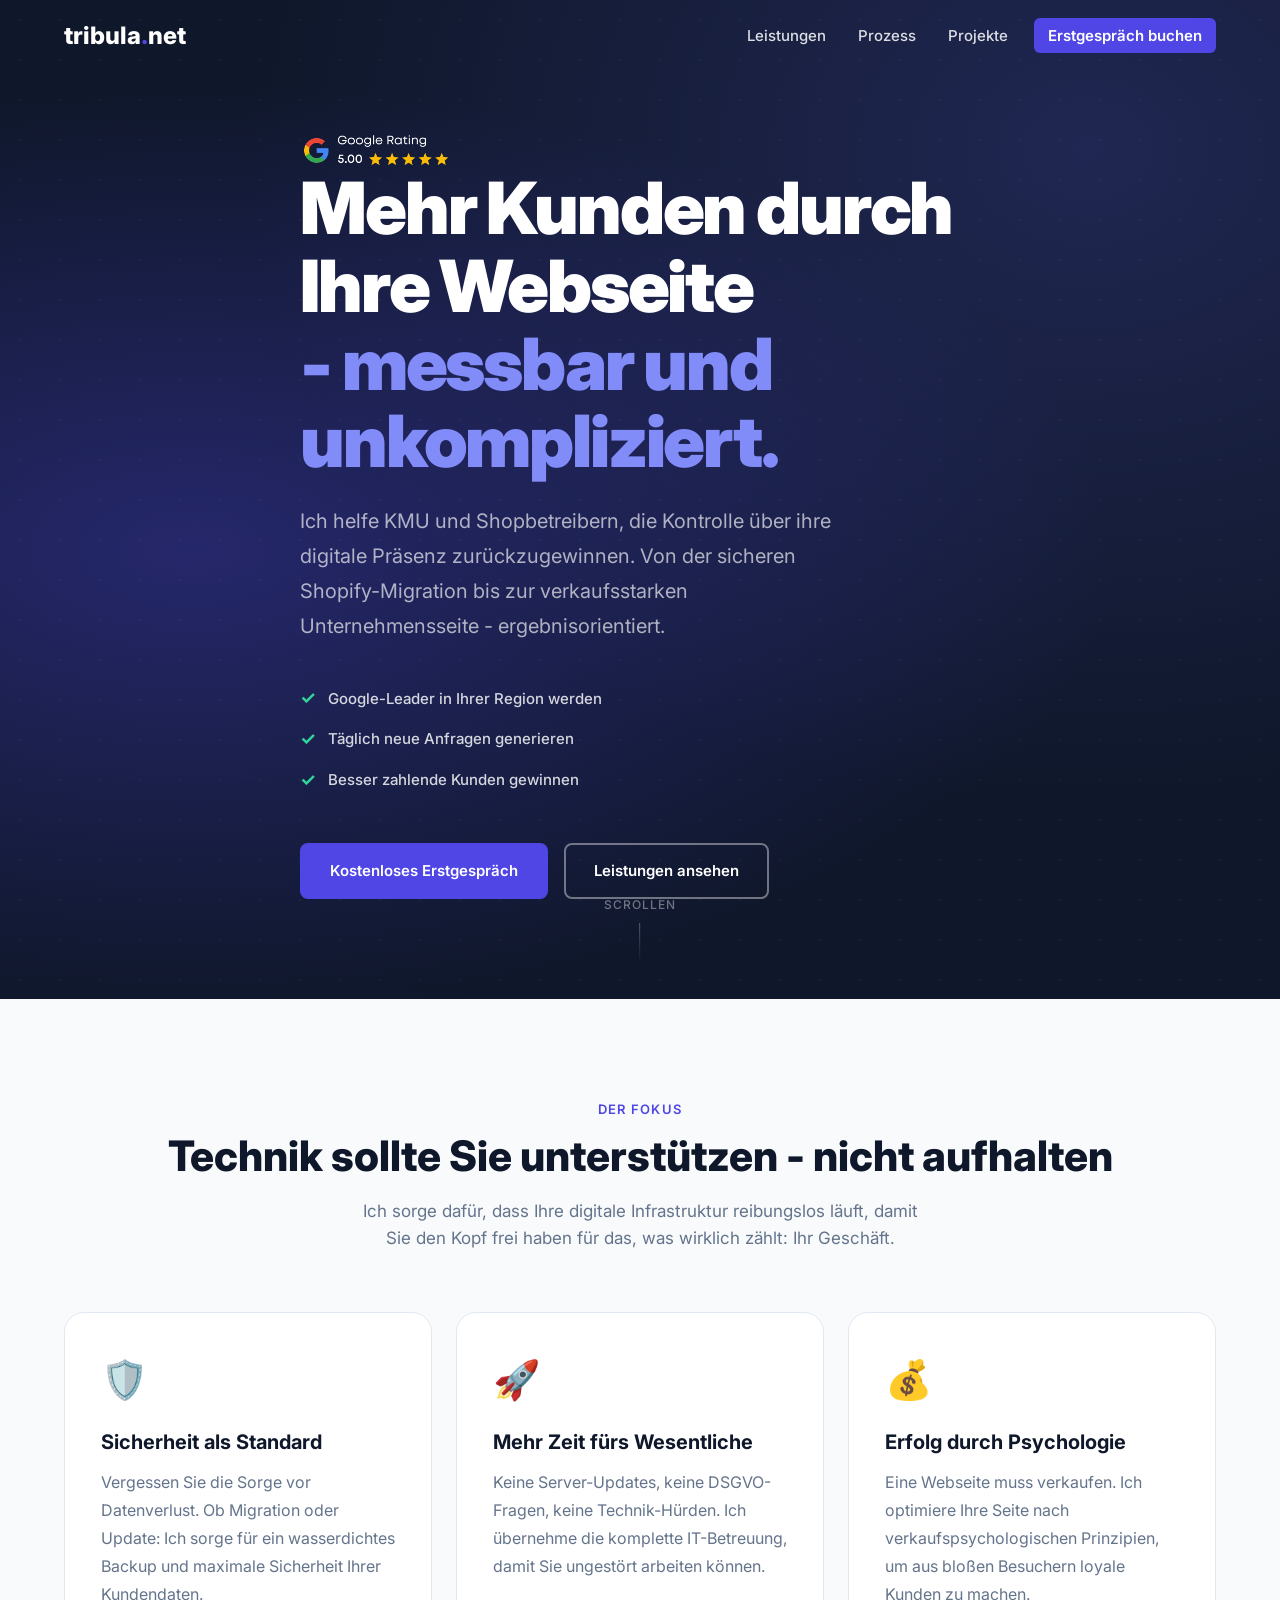
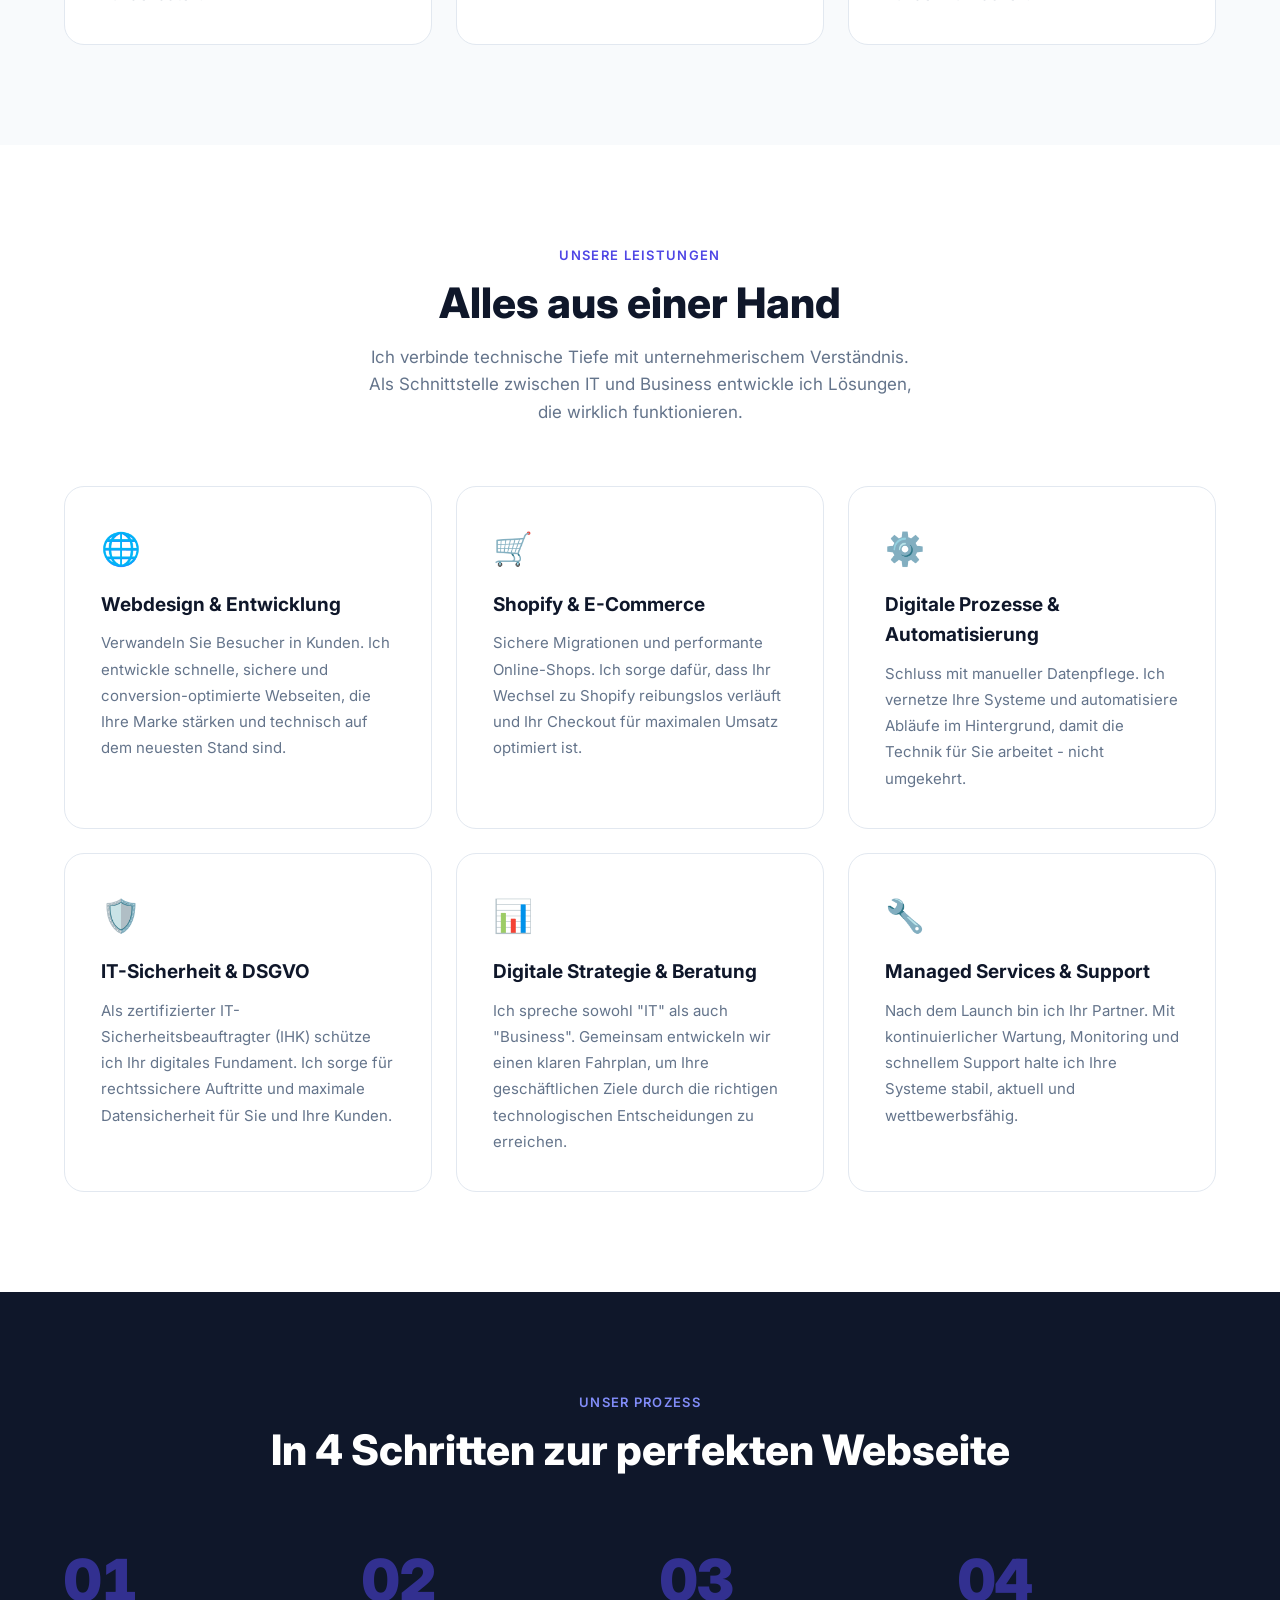
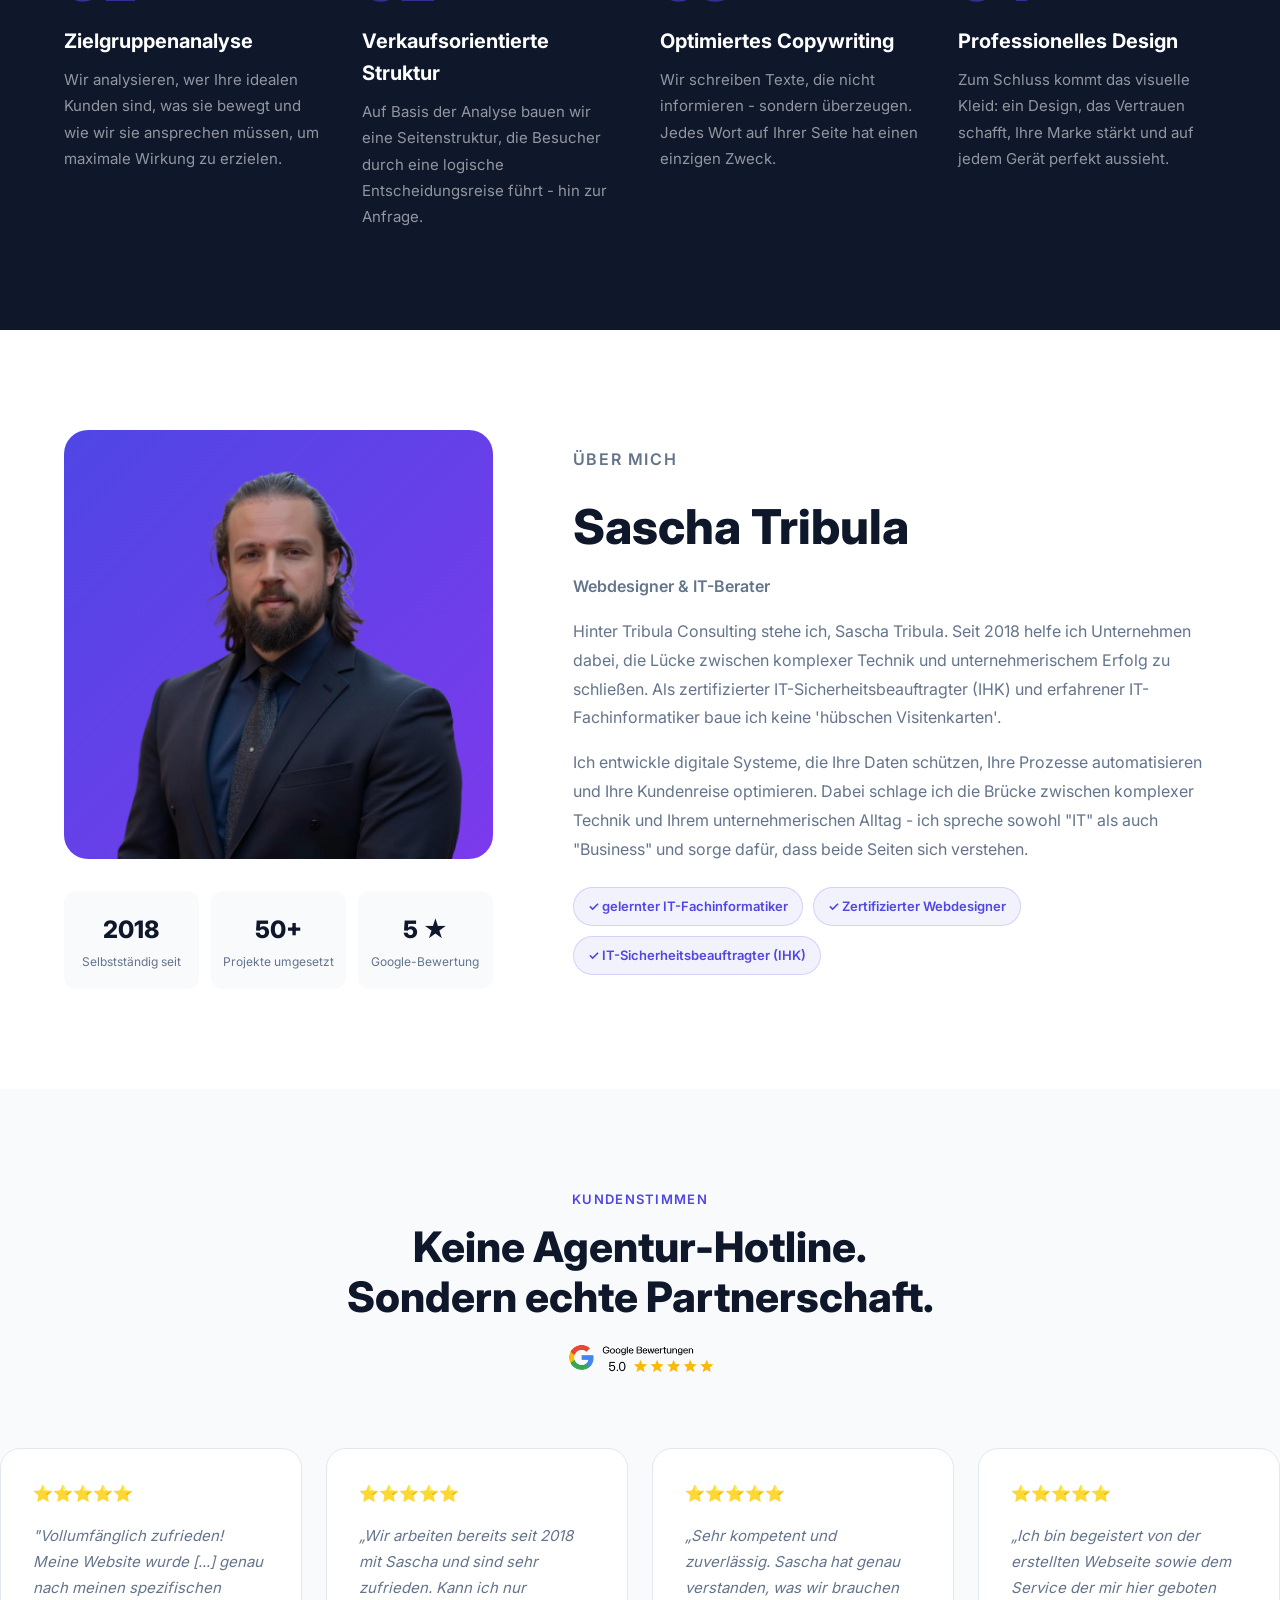
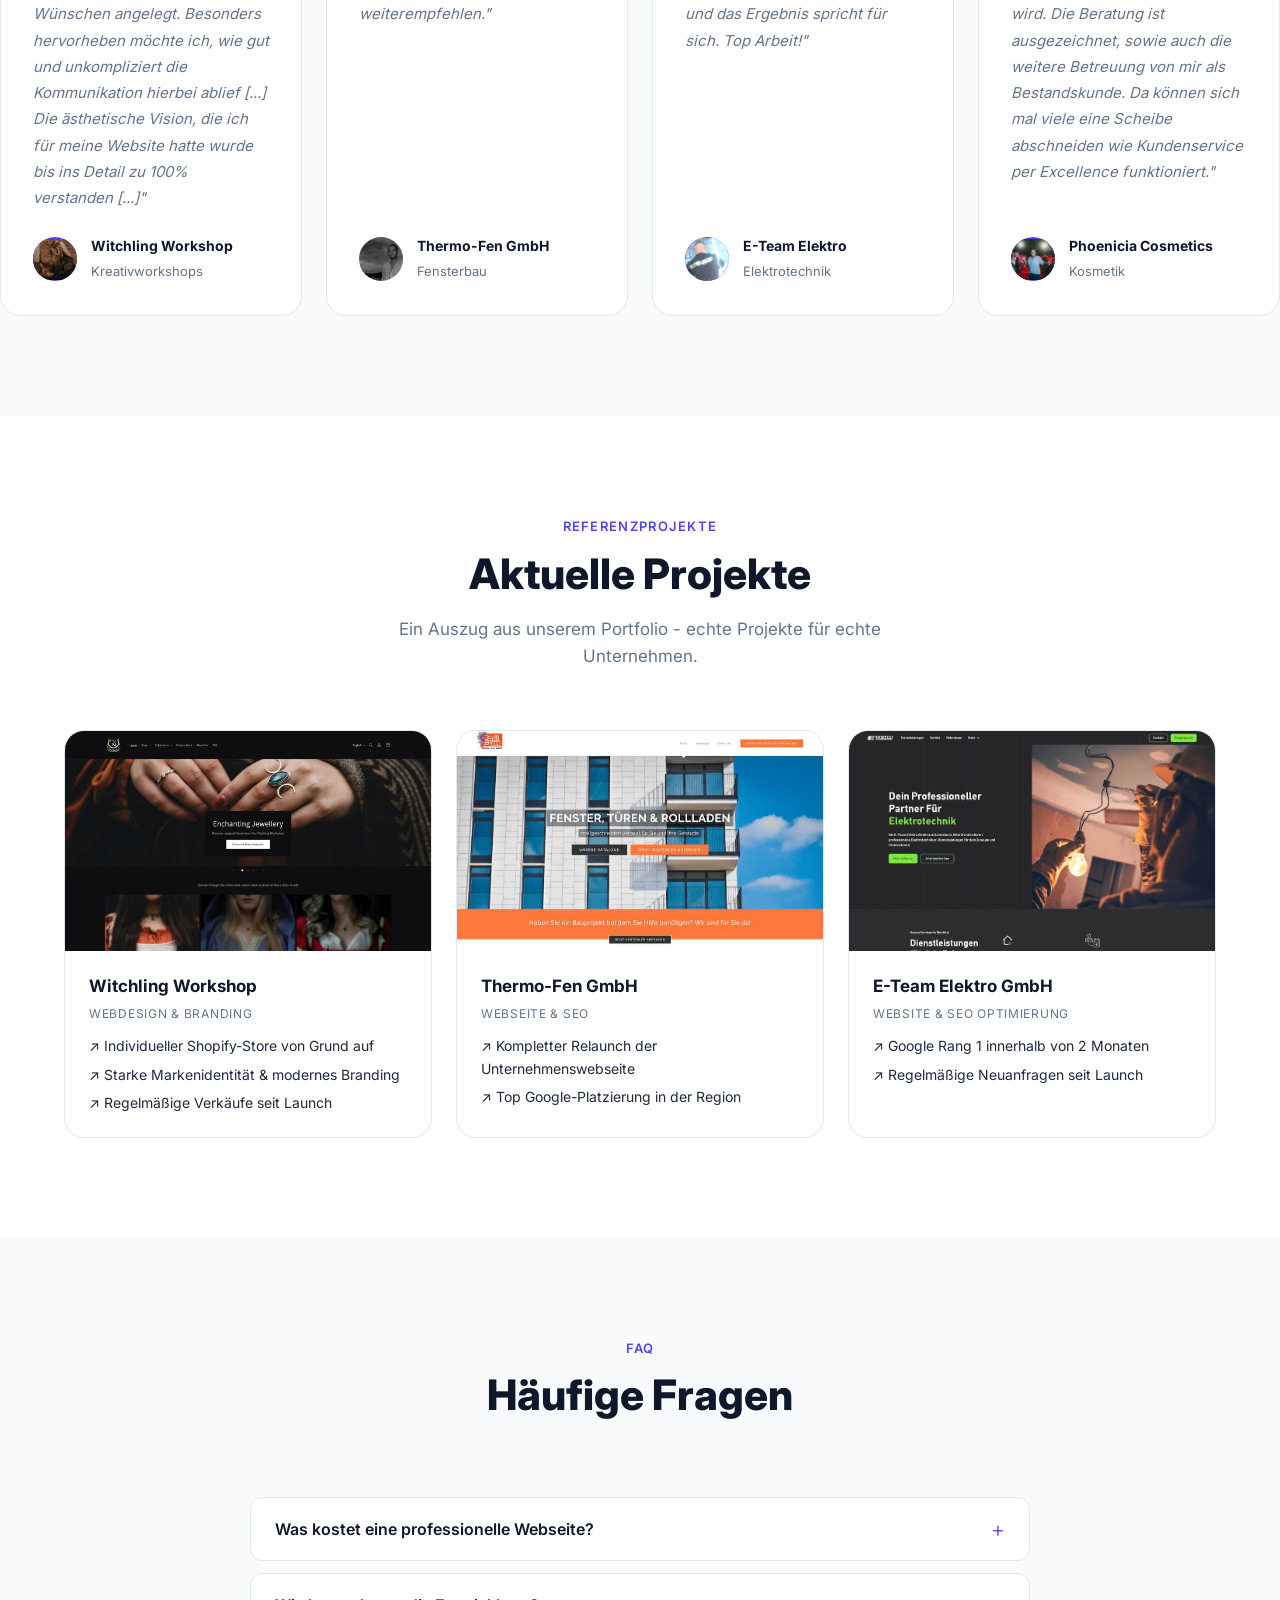
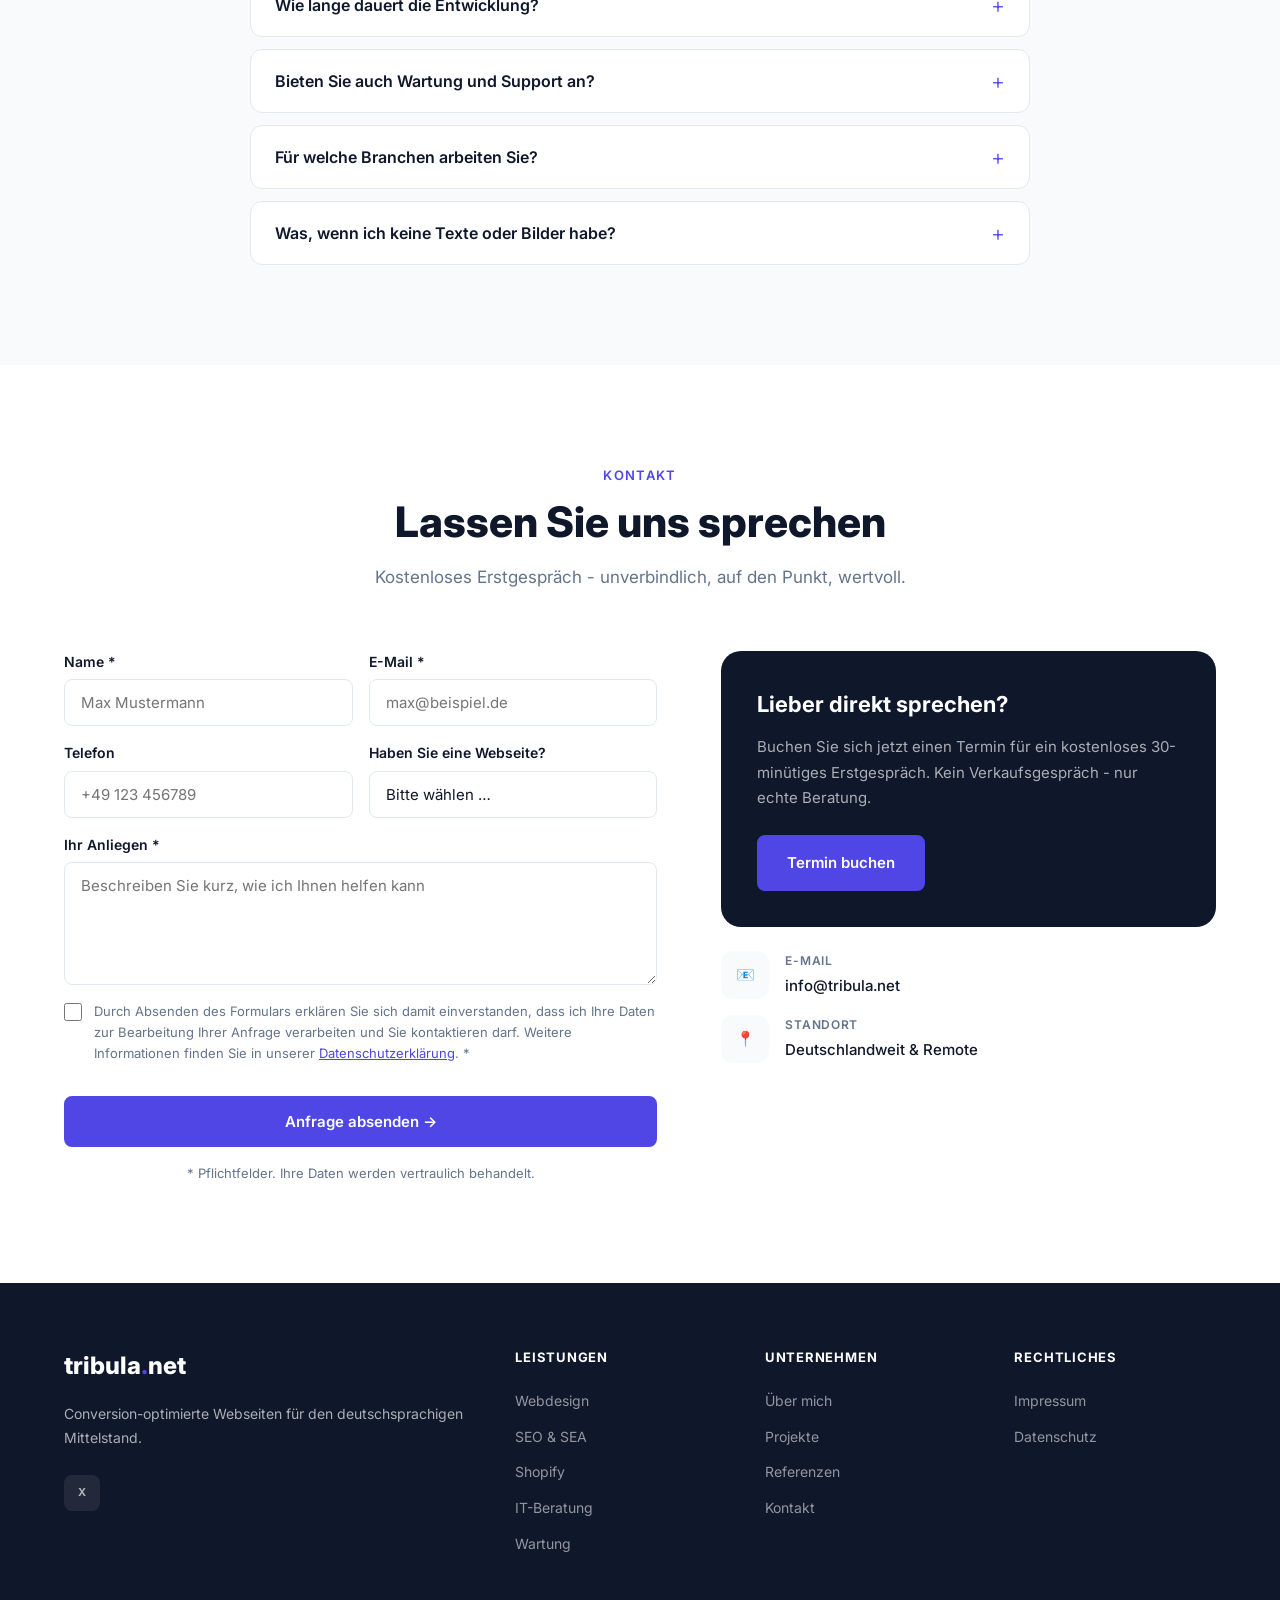
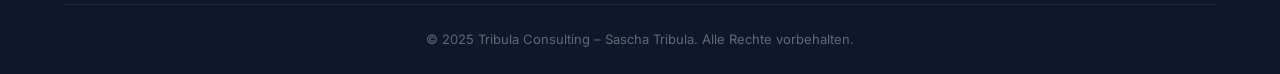
==== commit 84c78b16: "Header Update" ====
--- a/index.html
+++ b/index.html
@@ -5,14 +5,14 @@
     <meta charset="UTF-8">
     <meta name="viewport" content="width=device-width, initial-scale=1.0">
     <meta name="theme-color" content="#0f172a">
-    <title>Tribula Consulting – Webseiten, die Kunden gewinnen</title>
+    <title>Tribula Consulting - Webseiten, die Kunden gewinnen</title>
     <meta name="description"
-        content="Professionelle, conversion-optimierte Webseiten für KMU und Selbstständige. Webdesign, SEO und IT-Beratung aus einer Hand – täglich neue Anfragen garantiert.">
+        content="Professionelle, conversion-optimierte Webseiten für KMU und Selbstständige. Webdesign, SEO und IT-Beratung aus einer Hand - täglich neue Anfragen garantiert.">
     <link rel="canonical" href="https://www.tribula.net/">
     <link rel="icon" href="assets/trb-logo-red.svg" type="image/svg+xml">
 
     <!-- Open Graph -->
-    <meta property="og:title" content="Tribula Consulting – Webseiten, die Kunden gewinnen">
+    <meta property="og:title" content="Tribula Consulting - Webseiten, die Kunden gewinnen">
     <meta property="og:description"
         content="Conversion-optimiertes Webdesign, SEO und IT-Beratung für den deutschsprachigen Mittelstand.">
     <meta property="og:type" content="website">
@@ -41,14 +41,14 @@
                             href="#">
 
                         <h1 class="hero-title">
-                            Für den ersten Eindruck<br>
-                            <span class="accent-text">gibt es keine zweite Chance.</span>
+                            Mehr Kunden durch Ihre Webseite<br>
+                            <span class="accent-text">- messbar und unkompliziert.</span>
                         </h1>
 
                         <p class="hero-subtitle">
                             Ich helfe KMU und Shopbetreibern, die Kontrolle über ihre digitale Präsenz zurückzugewinnen.
                             Von der
-                            sicheren Shopify-Migration bis zur verkaufsstarken Unternehmensseite – ergebnisorientiert.
+                            sicheren Shopify-Migration bis zur verkaufsstarken Unternehmensseite - ergebnisorientiert.
                         </p>
 
                         <div class="hero-benefits">
@@ -65,7 +65,7 @@
                         </div>
                     </div>
 
-                    <!-- Lottie animations – desktop only, aria-hidden -->
+                    <!-- Lottie animations - desktop only, aria-hidden -->
                     <div class="hero-lotties" aria-hidden="true">
                         <dotlottie-player class="lottie-item" src="assets/analyse.lottie" autoplay loop
                             speed="0.7"></dotlottie-player>
@@ -87,7 +87,7 @@
             <div class="container">
                 <div class="section-header">
                     <p class="section-label">Der Fokus</p>
-                    <h2 class="section-title">Technik sollte Sie unterstützen – nicht aufhalten</h2>
+                    <h2 class="section-title">Technik sollte Sie unterstützen - nicht aufhalten</h2>
                     <p class="section-desc">Ich sorge dafür, dass Ihre digitale Infrastruktur reibungslos läuft, damit
                         Sie den Kopf frei haben für das, was wirklich zählt: Ihr Geschäft.</p>
                 </div>
@@ -146,7 +146,7 @@
                         <div class="service-icon">⚙️</div>
                         <h3>Digitale Prozesse &amp; Automatisierung</h3>
                         <p>Schluss mit manueller Datenpflege. Ich vernetze Ihre Systeme und automatisiere Abläufe im
-                            Hintergrund, damit die Technik für Sie arbeitet – nicht umgekehrt.</p>
+                            Hintergrund, damit die Technik für Sie arbeitet - nicht umgekehrt.</p>
                     </div>
 
                     <div class="service-card fade-in">
@@ -199,14 +199,14 @@
                         <div class="step-content">
                             <h3>Verkaufsorientierte Struktur</h3>
                             <p>Auf Basis der Analyse bauen wir eine Seitenstruktur, die Besucher durch eine logische
-                                Entscheidungsreise führt – hin zur Anfrage.</p>
+                                Entscheidungsreise führt - hin zur Anfrage.</p>
                         </div>
                     </div>
                     <div class="process-step fade-in">
                         <div class="step-number">03</div>
                         <div class="step-content">
                             <h3>Optimiertes Copywriting</h3>
-                            <p>Wir schreiben Texte, die nicht informieren – sondern überzeugen. Jedes Wort auf Ihrer
+                            <p>Wir schreiben Texte, die nicht informieren - sondern überzeugen. Jedes Wort auf Ihrer
                                 Seite hat einen einzigen Zweck.</p>
                         </div>
                     </div>
@@ -351,7 +351,7 @@
                 <div class="section-header">
                     <p class="section-label">Referenzprojekte</p>
                     <h2 class="section-title">Aktuelle Projekte</h2>
-                    <p class="section-desc">Ein Auszug aus unserem Portfolio – echte Projekte für echte Unternehmen.</p>
+                    <p class="section-desc">Ein Auszug aus unserem Portfolio - echte Projekte für echte Unternehmen.</p>
                 </div>
 
                 <div class="projects-grid">
@@ -421,7 +421,7 @@
                             <div class="faq-answer">
                                 <p>Eine professionelle Webseite startet bei ca. 2.500 €. Der genaue Preis hängt von
                                     Umfang, Designkomplexität, gewünschten Integrationen und SEO-Anforderungen ab. Sie
-                                    erhalten immer ein individuelles Festpreisangebot – ohne versteckte Kosten.</p>
+                                    erhalten immer ein individuelles Festpreisangebot - ohne versteckte Kosten.</p>
                             </div>
                         </div>
 
@@ -483,7 +483,7 @@
                 <div class="section-header">
                     <p class="section-label">Kontakt</p>
                     <h2 class="section-title">Lassen Sie uns sprechen</h2>
-                    <p class="section-desc">Kostenloses Erstgespräch – unverbindlich, auf den Punkt, wertvoll.</p>
+                    <p class="section-desc">Kostenloses Erstgespräch - unverbindlich, auf den Punkt, wertvoll.</p>
                 </div>
 
                 <div class="contact-grid">
@@ -547,7 +547,7 @@
                         <div class="contact-cta-card">
                             <h3>Lieber direkt sprechen?</h3>
                             <p>Buchen Sie sich jetzt einen Termin für ein kostenloses 30-minütiges Erstgespräch. Kein
-                                Verkaufsgespräch – nur echte Beratung.</p>
+                                Verkaufsgespräch - nur echte Beratung.</p>
                             <a href="https://calendly.com/tribula/discovery" class="btn btn-primary">Termin buchen</a>
                         </div>
 
@@ -579,7 +579,7 @@
     <!-- ══════════════ FOOTER ══════════════ -->
     <div id="site-footer"></div>
 
-    <!-- Floating next-section button – mobile only -->
+    <!-- Floating next-section button - mobile only -->
     <button class="next-section-btn" id="next-section-btn" aria-label="Nächster Abschnitt">
         <svg width="20" height="20" viewBox="0 0 24 24" fill="none" stroke="currentColor" stroke-width="2.5"
             stroke-linecap="round" stroke-linejoin="round" aria-hidden="true">
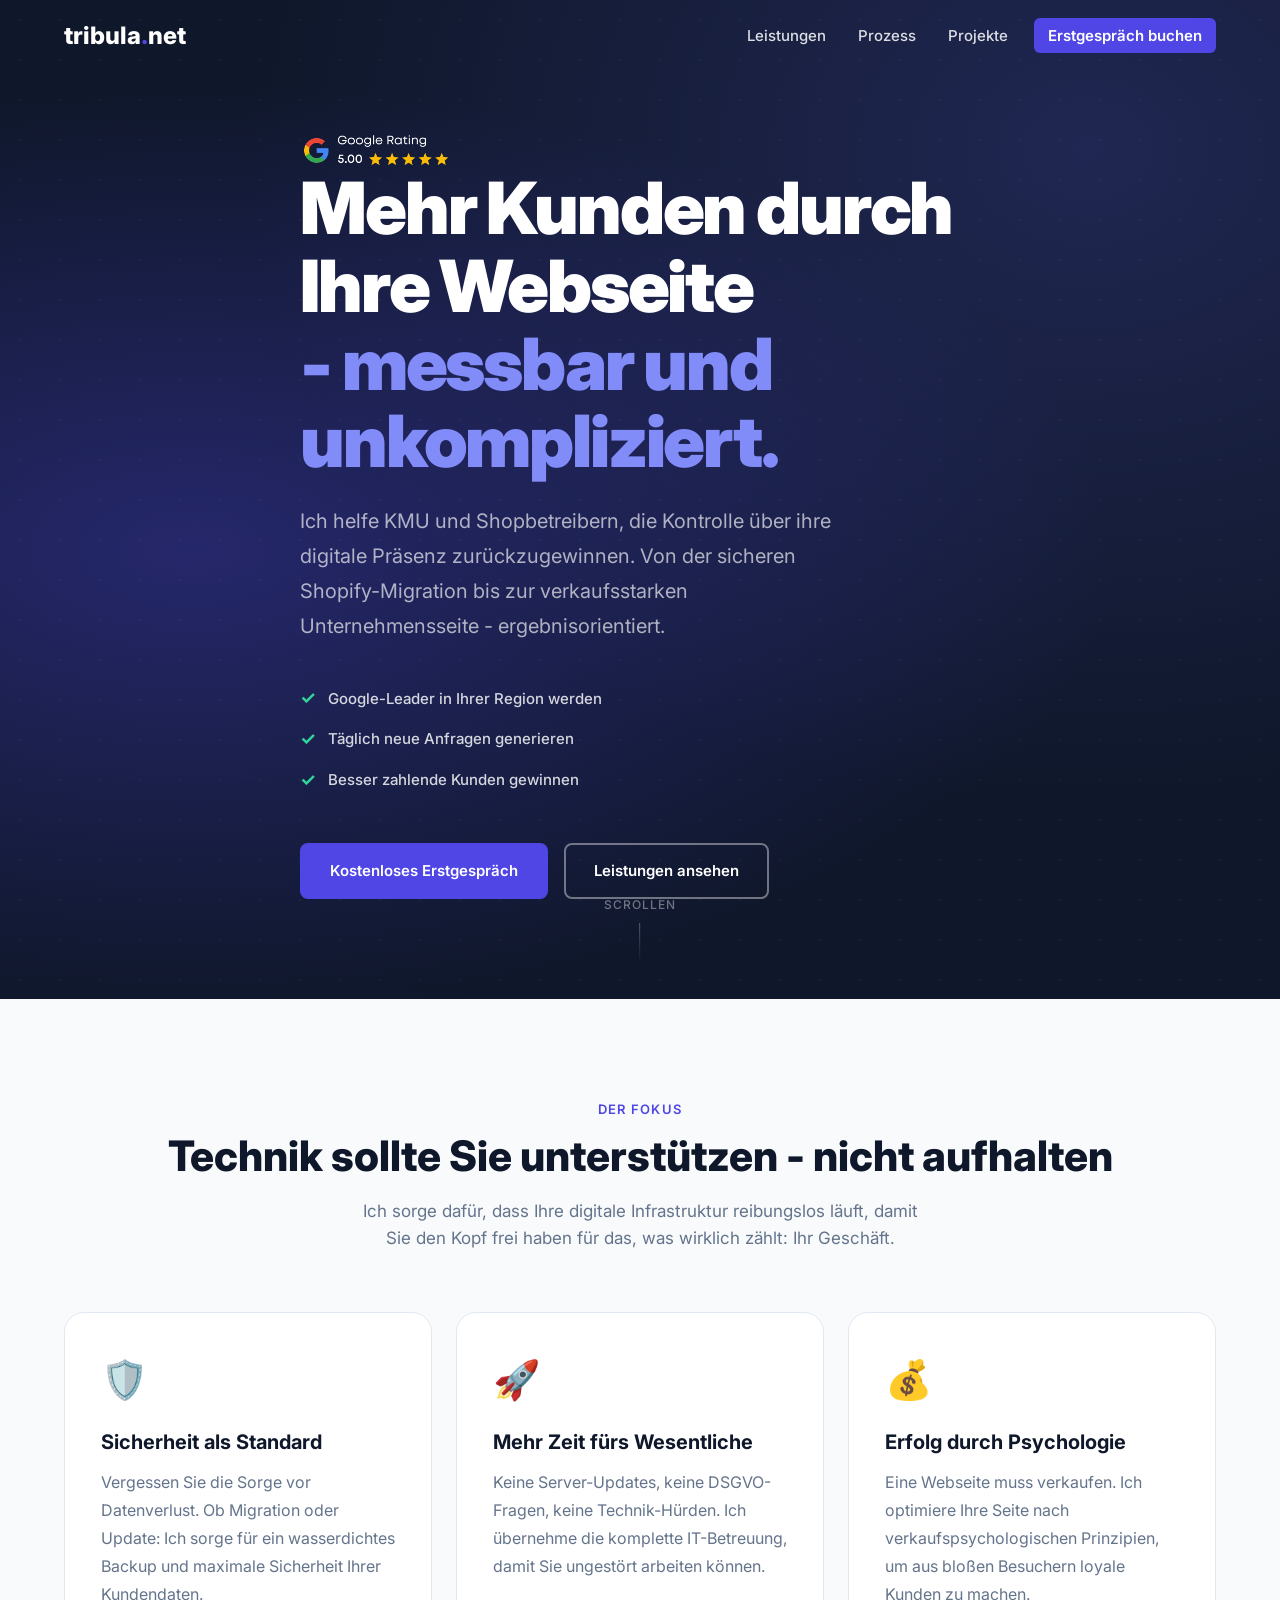
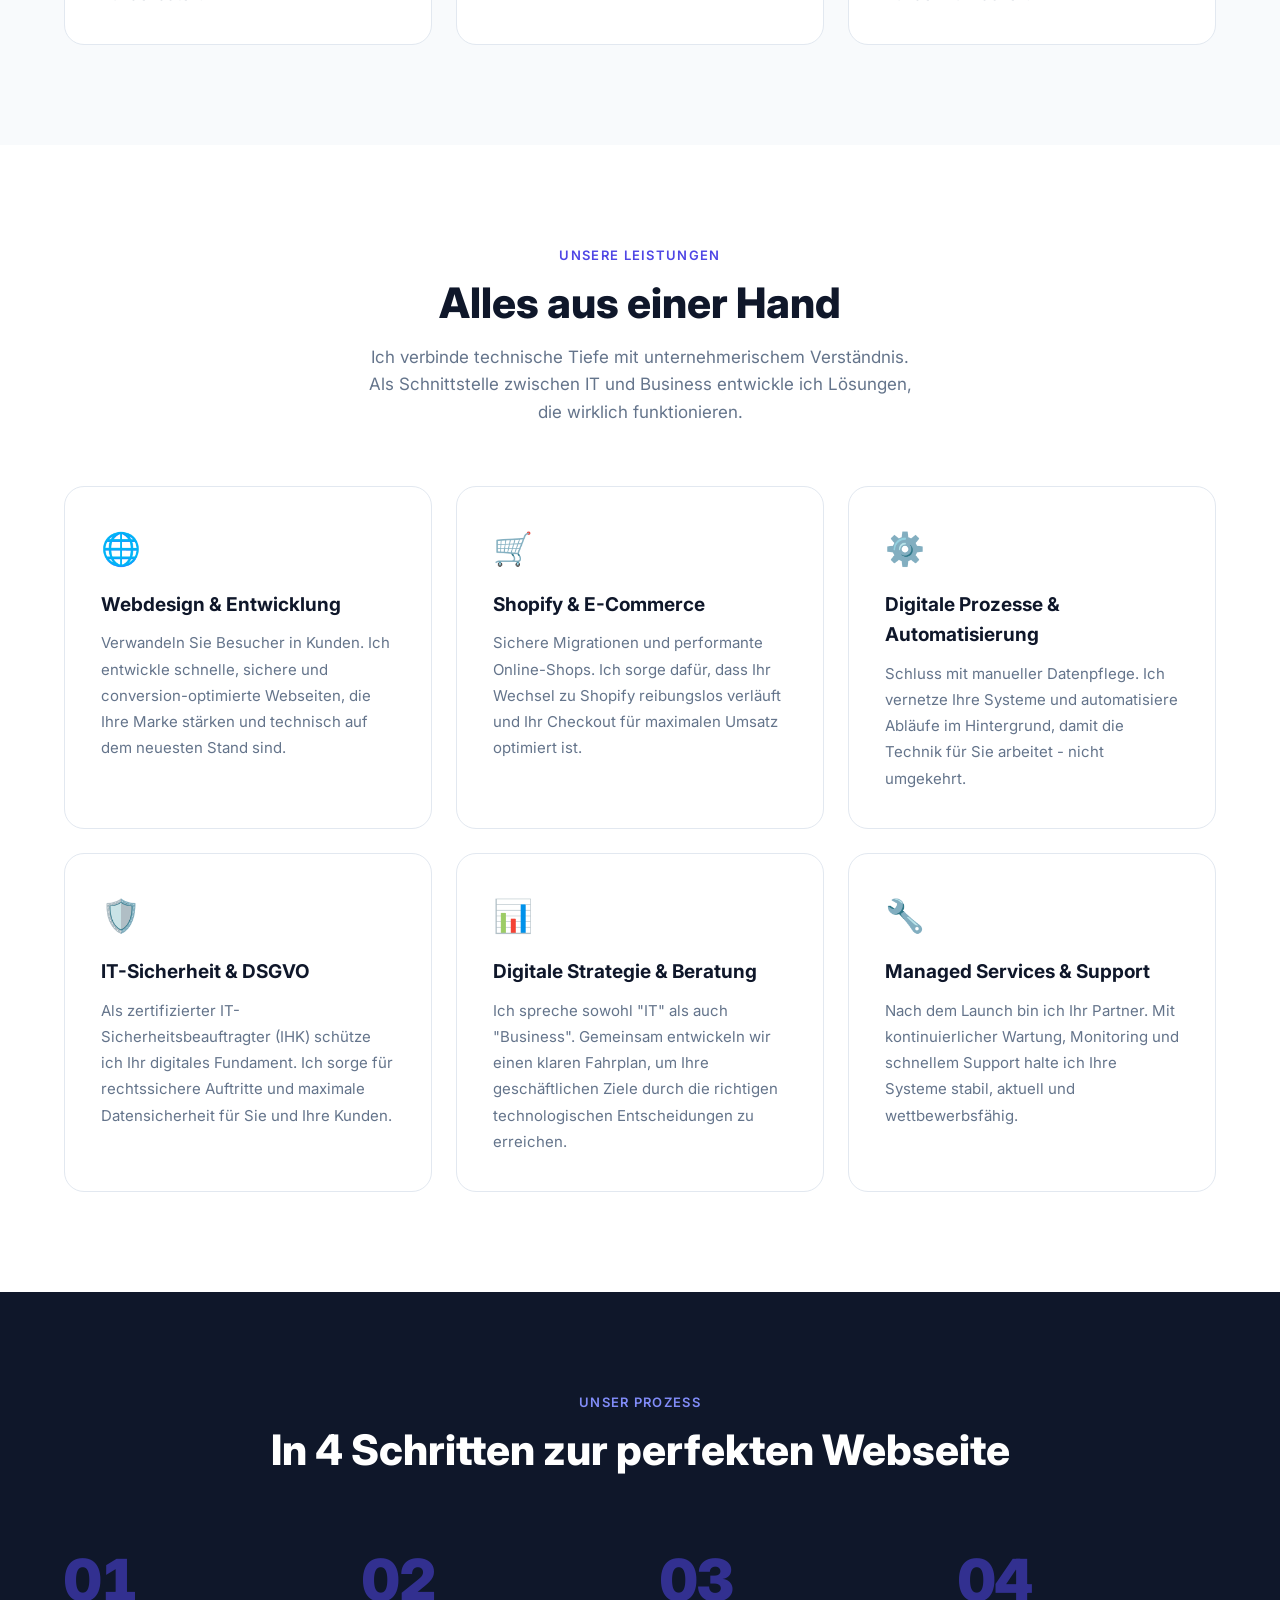
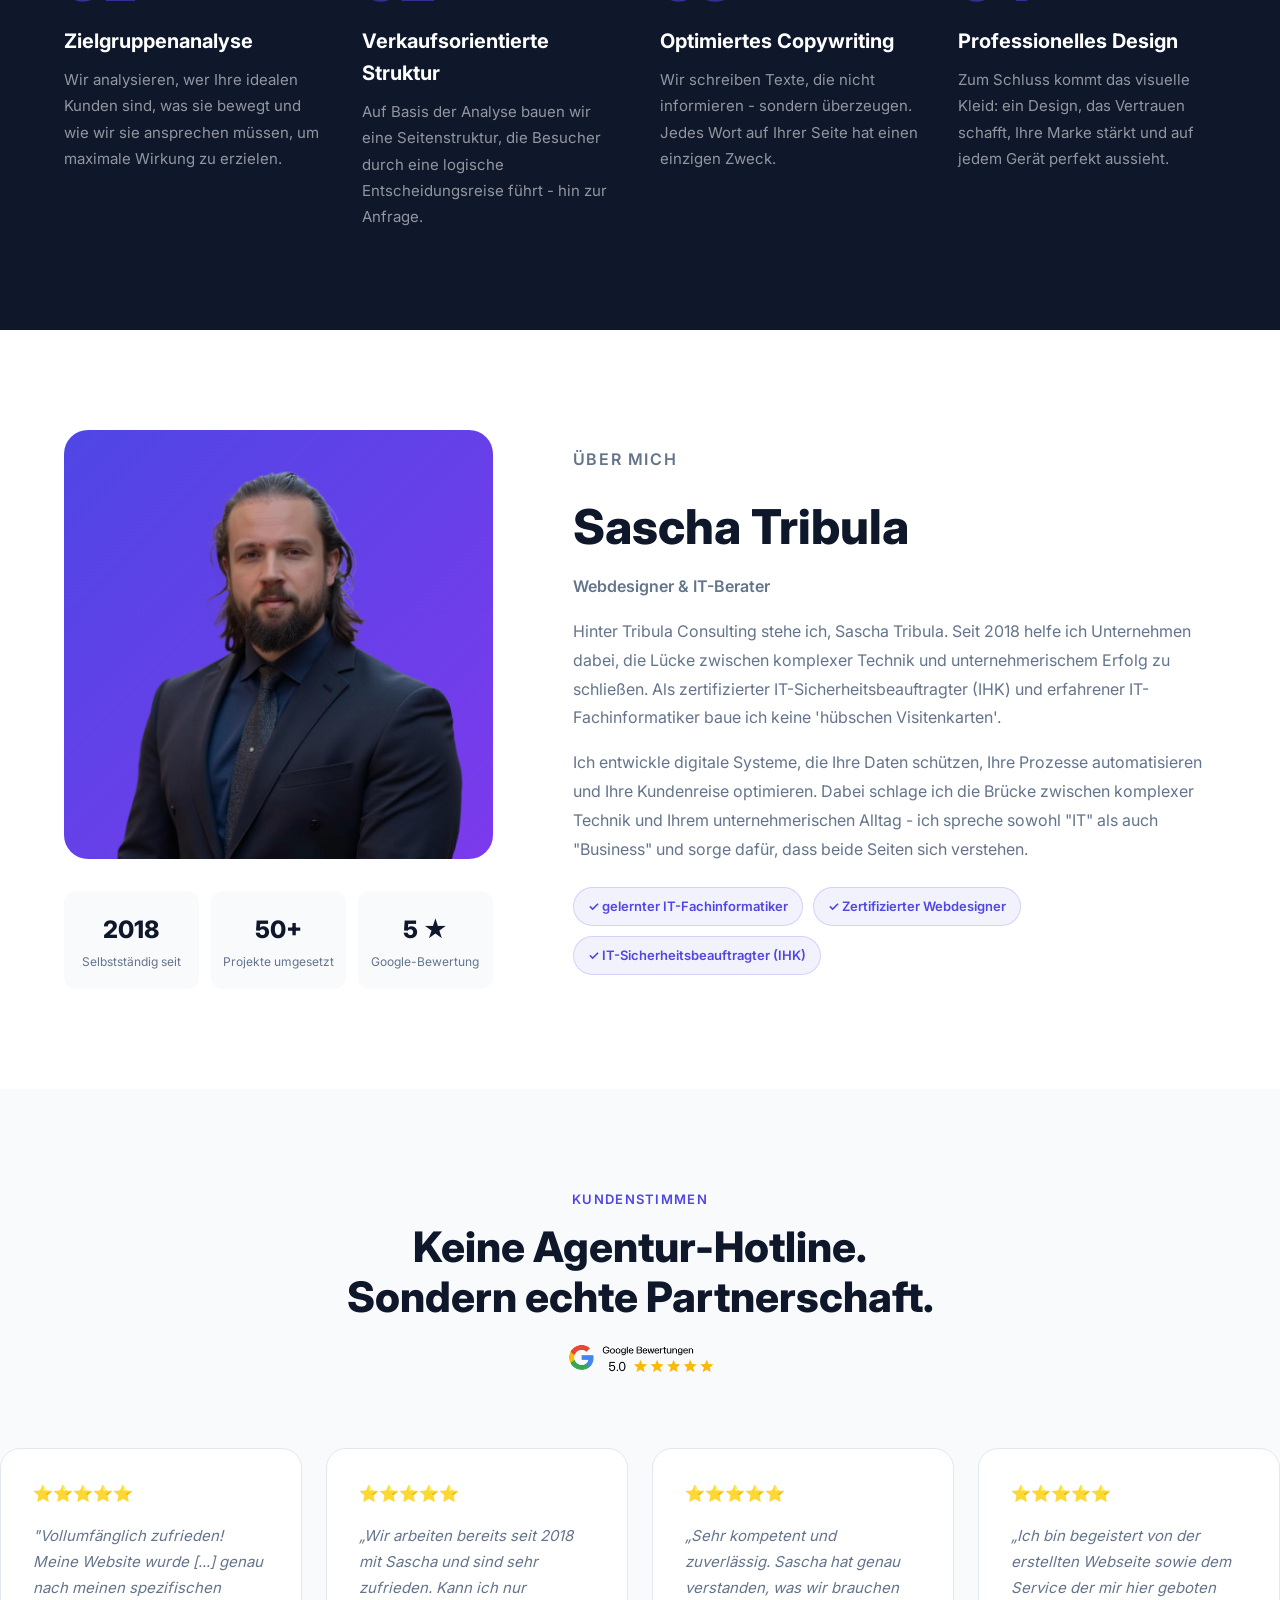
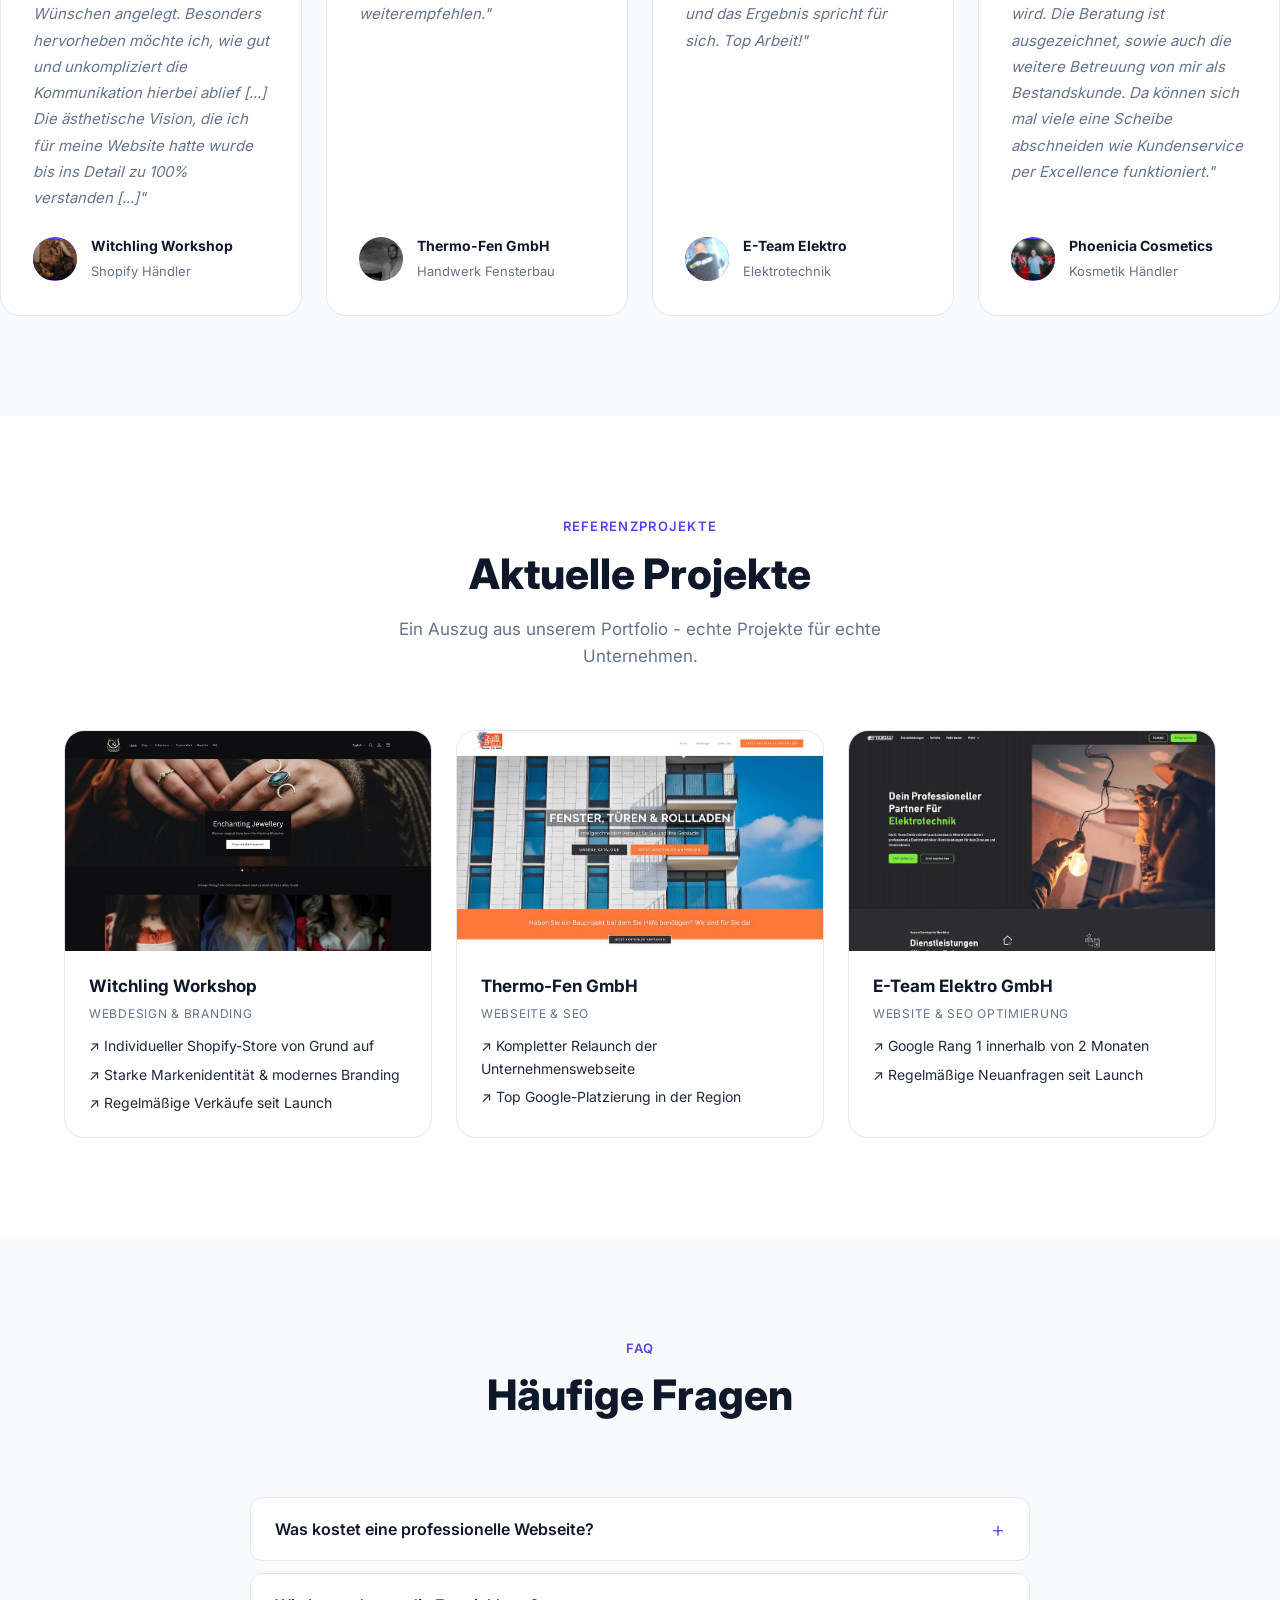
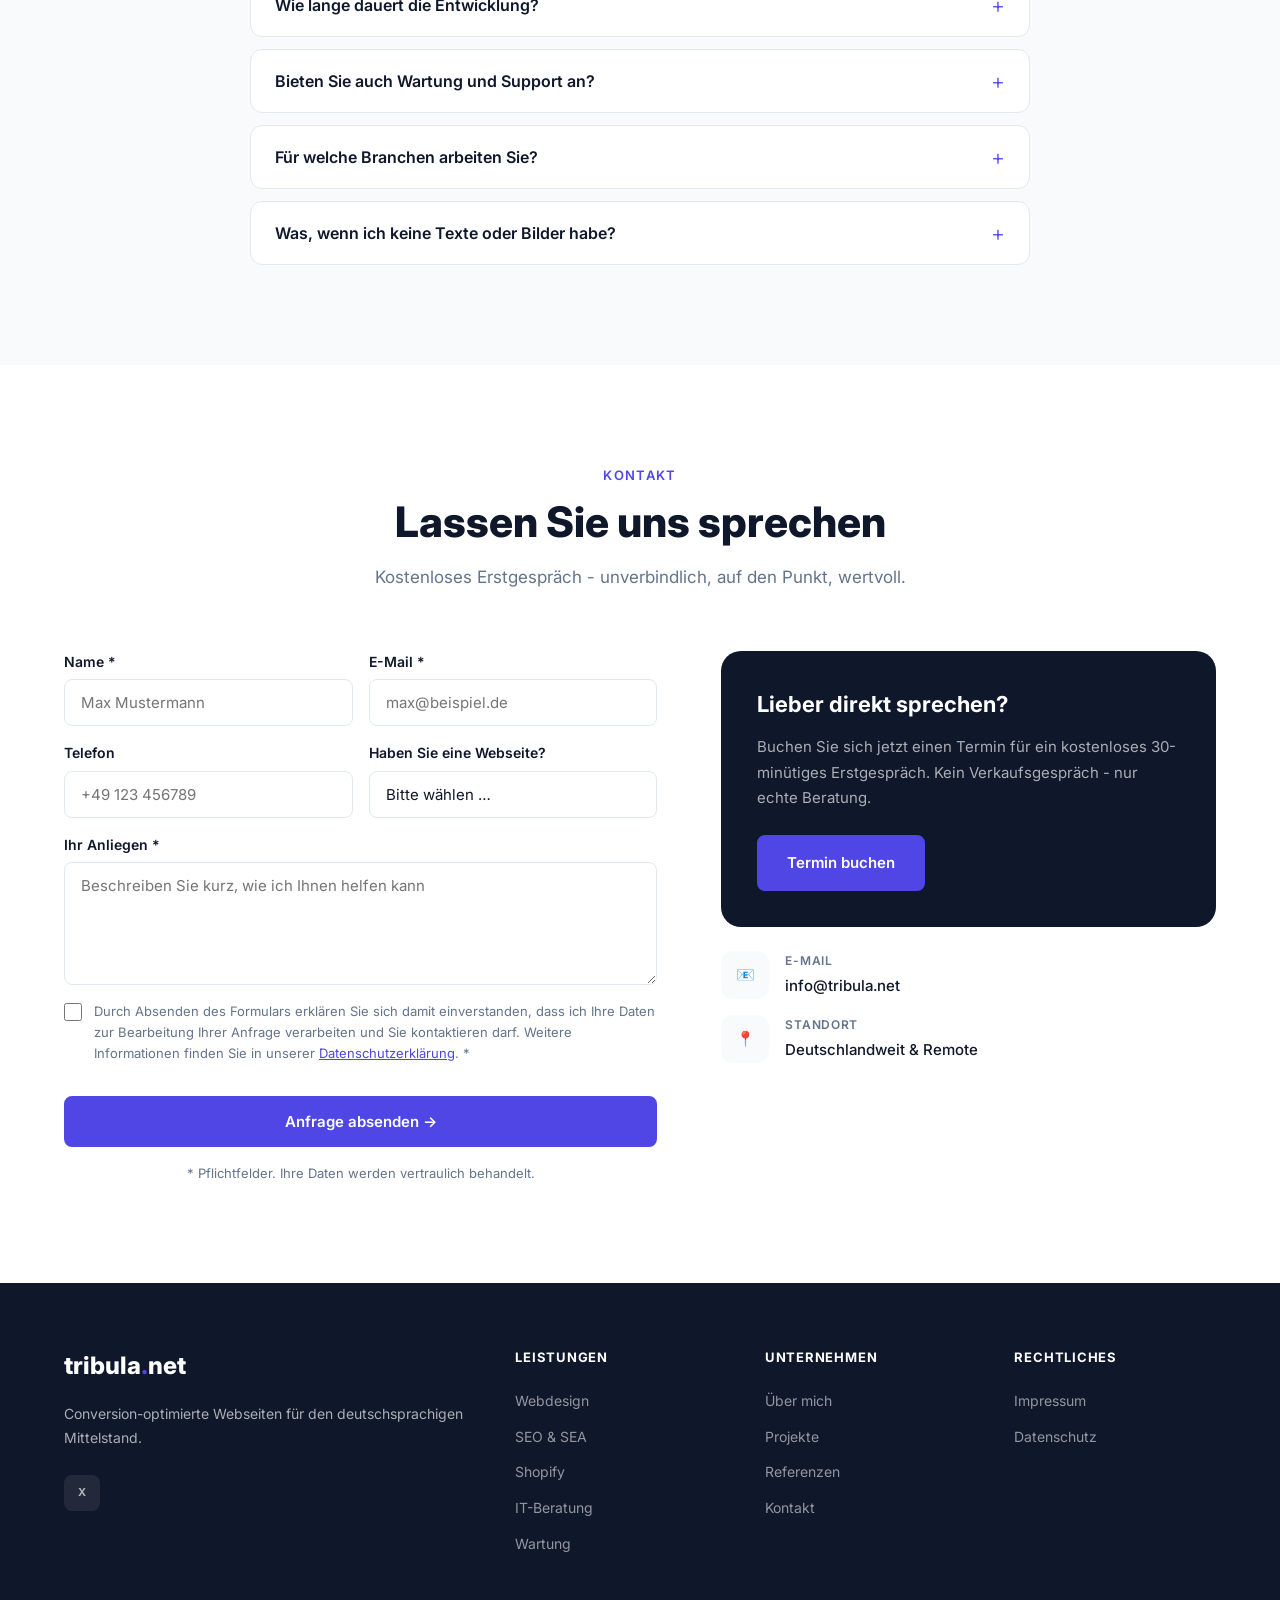
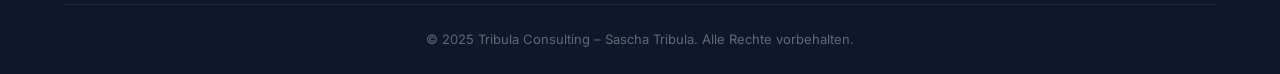
==== commit 43e660bb: "Mobile Menu Color Fix, Testimonials" ====
--- a/index.html
+++ b/index.html
@@ -295,7 +295,7 @@
                         <div class="author-avatar"><img src="assets/testimonial/testimonial-witchling.jpeg"></div>
                         <div>
                             <strong>Witchling Workshop</strong>
-                            <span>Kreativworkshops</span>
+                            <span>Shopify Händler</span>
                         </div>
                     </div>
                 </div>
@@ -308,7 +308,7 @@
                         <div class="author-avatar"><img src="assets/testimonial/testimonial-thermofen.jpeg"></div>
                         <div>
                             <strong>Thermo-Fen GmbH</strong>
-                            <span>Fensterbau</span>
+                            <span>Handwerk Fensterbau</span>
                         </div>
                     </div>
                 </div>
@@ -336,7 +336,7 @@
                         <div class="author-avatar"><img src="assets/testimonial/testimonial-phoenicia.jpeg"></div>
                         <div>
                             <strong>Phoenicia Cosmetics</strong>
-                            <span>Kosmetik</span>
+                            <span>Kosmetik Händler</span>
                         </div>
                     </div>
                 </div>
--- a/css/style.css
+++ b/css/style.css
@@ -565,7 +565,7 @@
         transition: all var(--tr);
     }
     .nav-menu.open { transform: translateY(0); opacity: 1; pointer-events: all; }
-    .nav-link { color: var(--text-muted) !important; padding: 12px 16px; }
+    .nav-link { color: var(--text-muted); padding: 12px 16px; }
     .nav-link:hover { background: var(--light) !important; color: var(--dark) !important; }
     .nav-cta { text-align: center; margin-top: 8px; }
     .about-grid { grid-template-columns: 1fr; gap: 40px; }
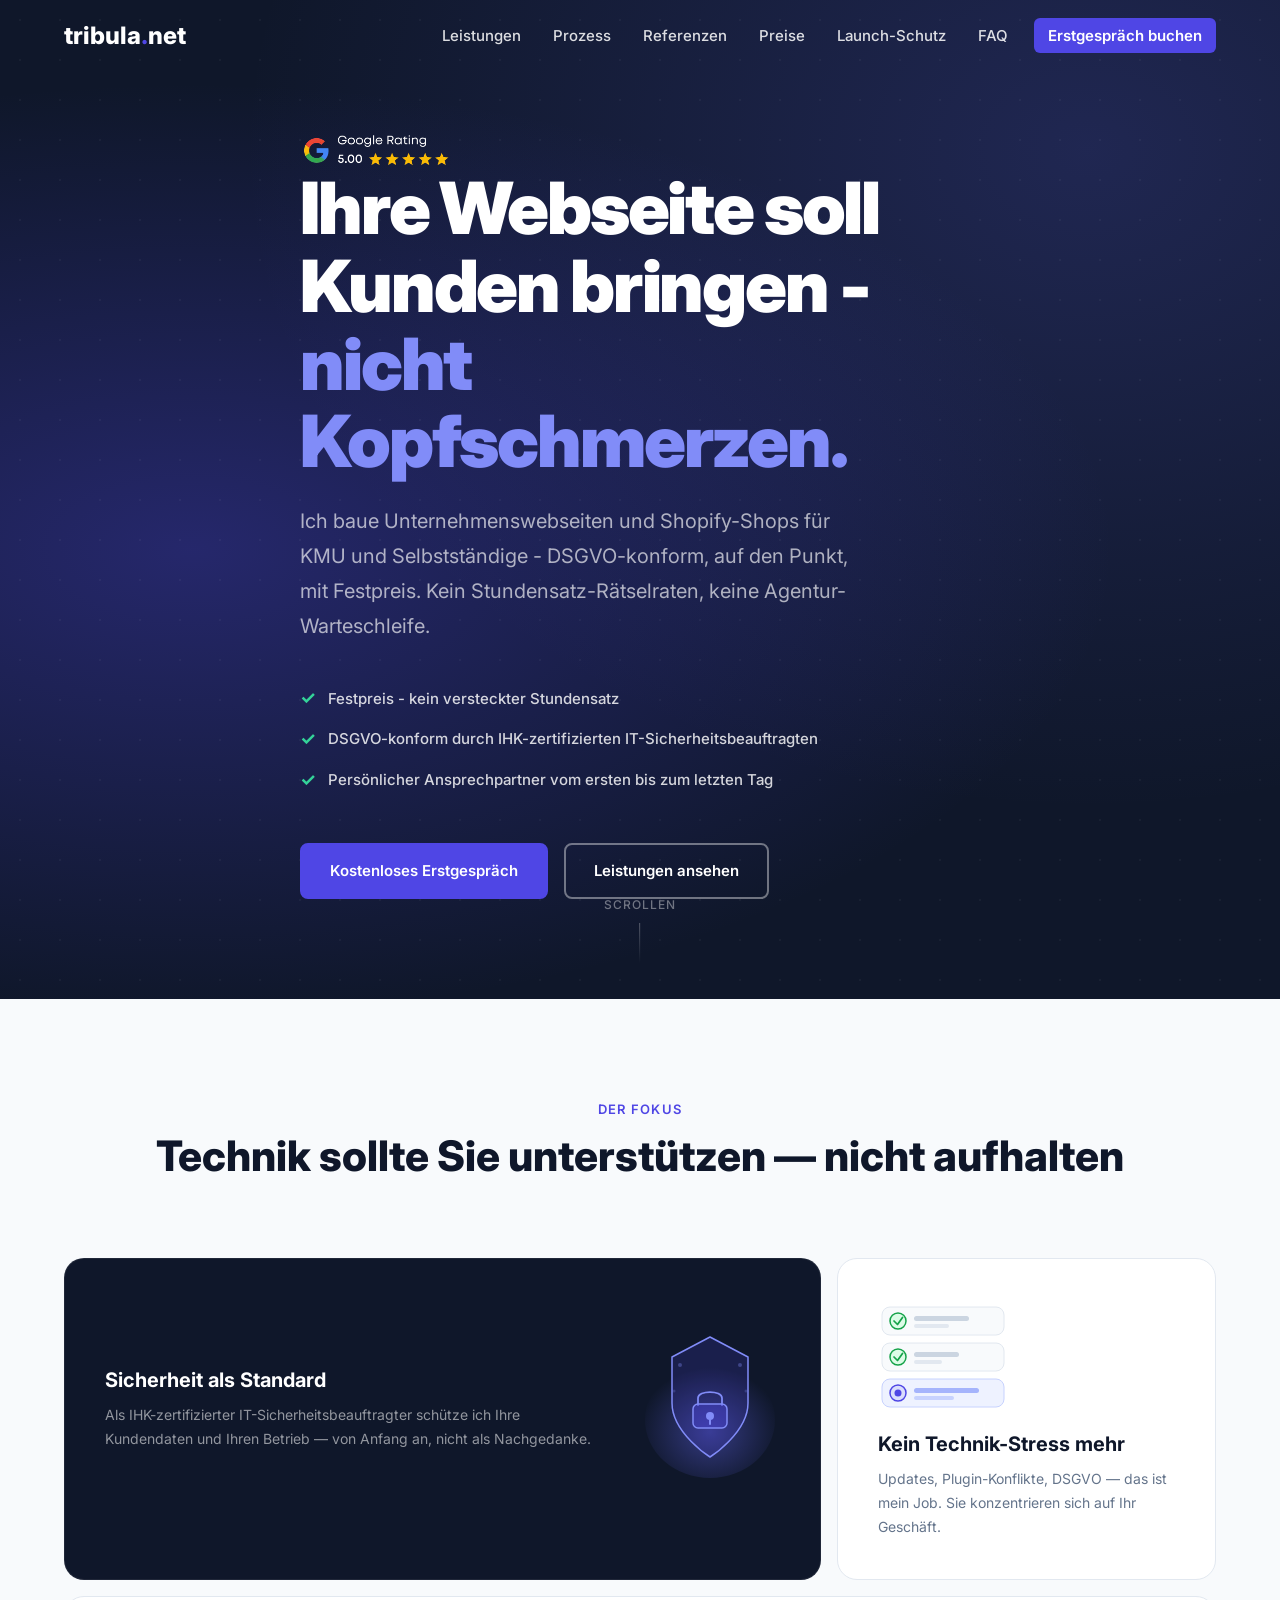
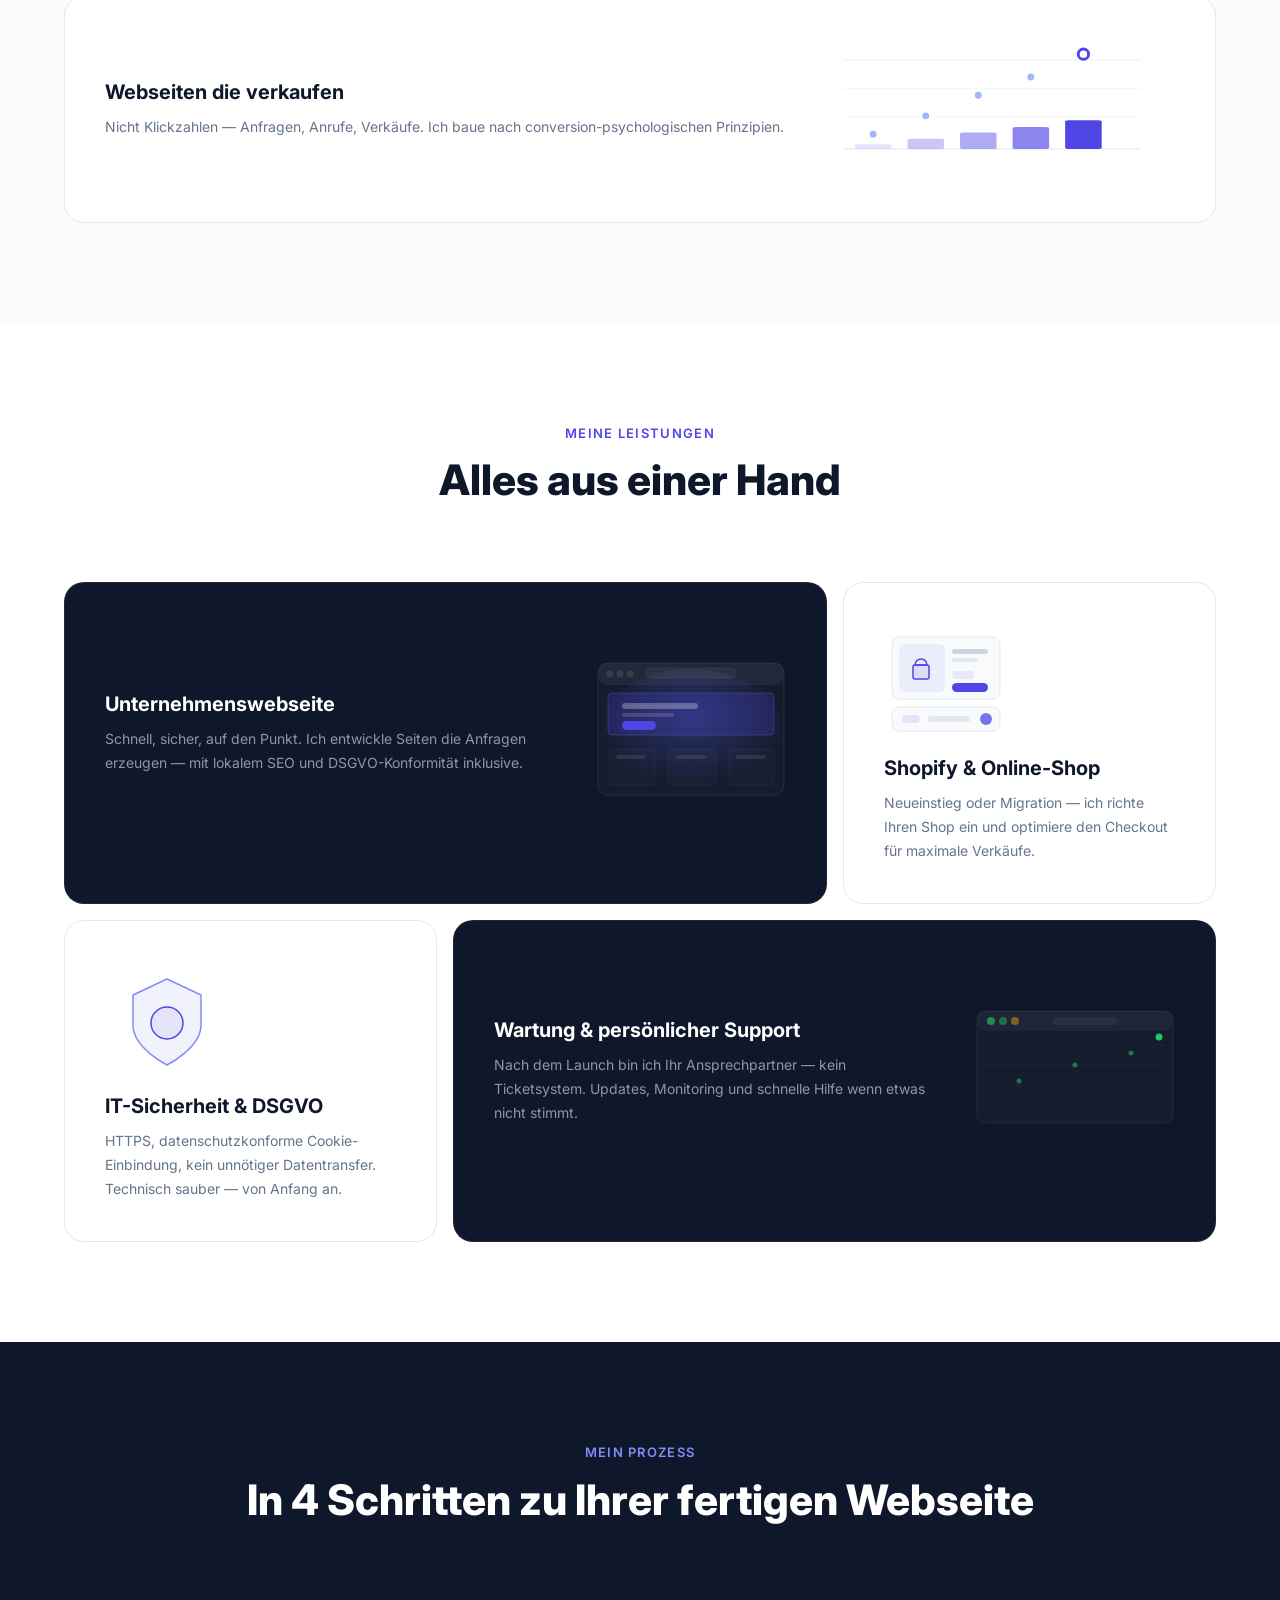
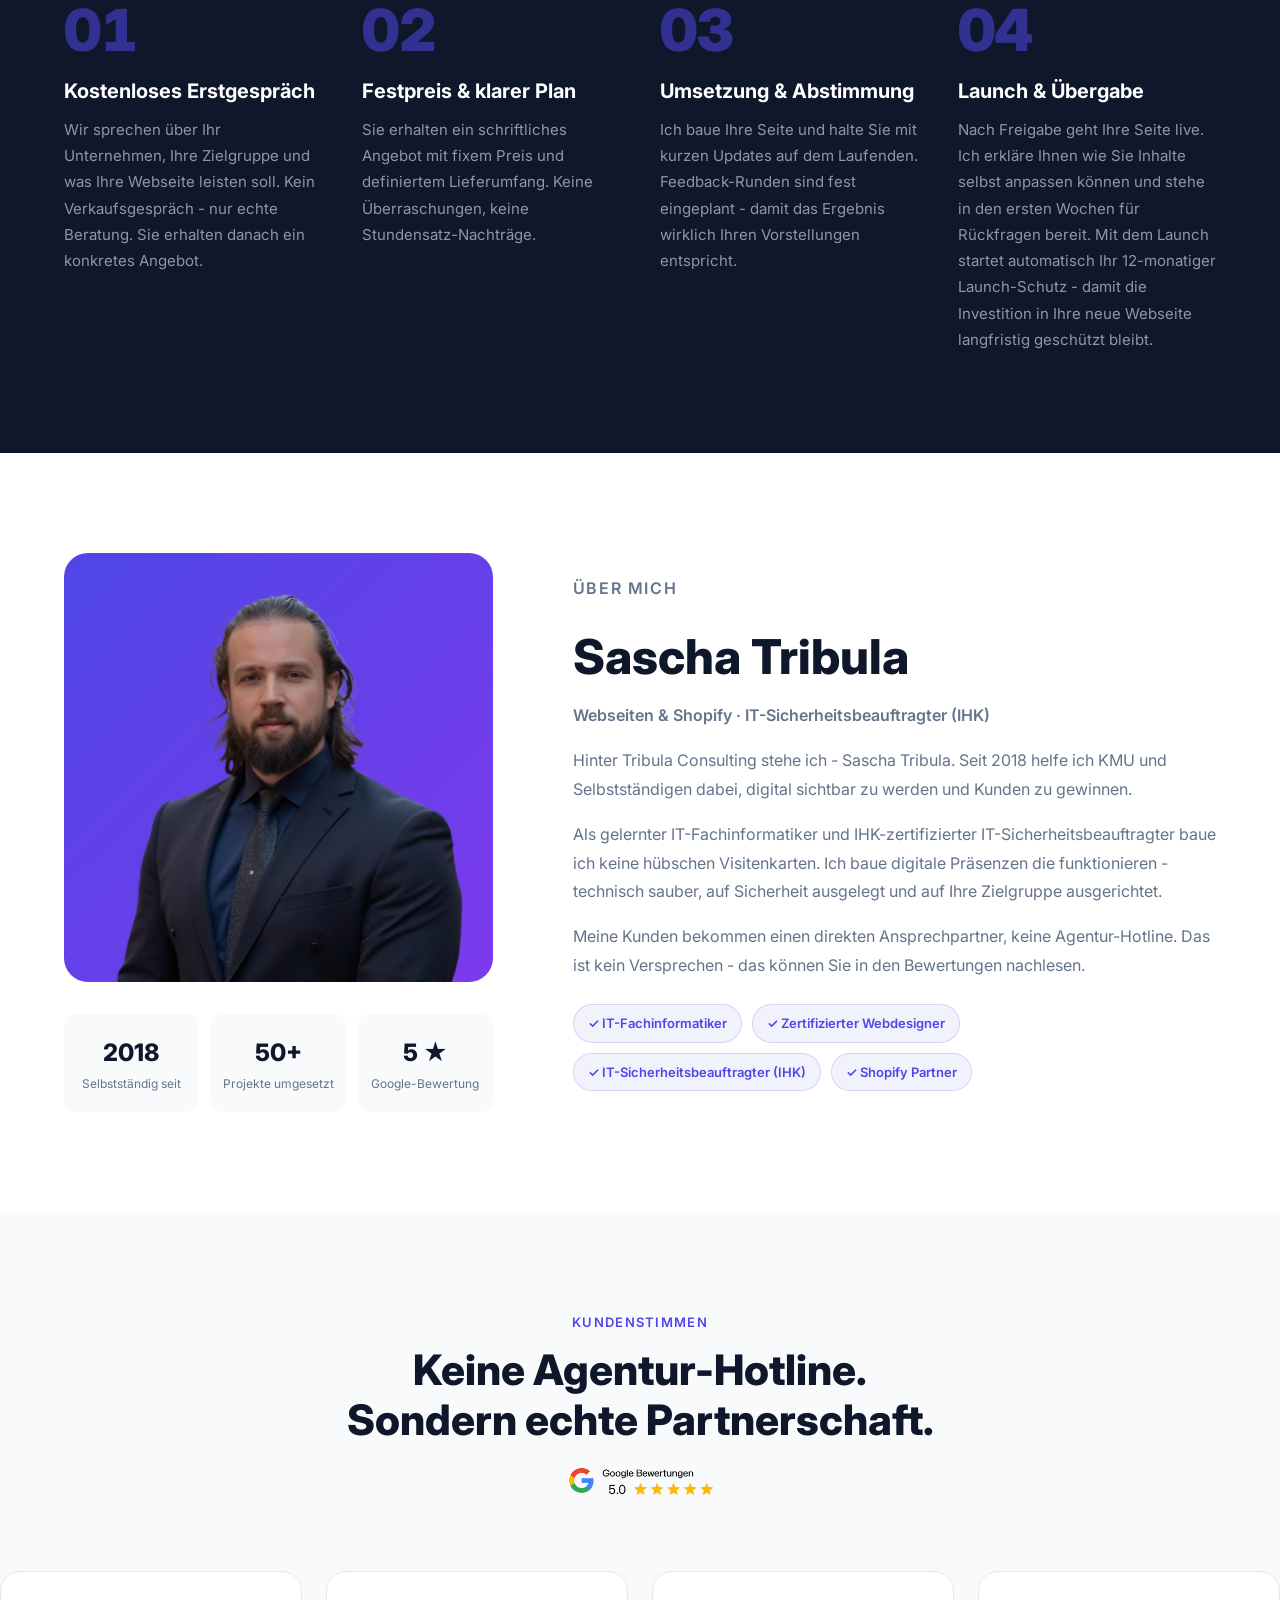
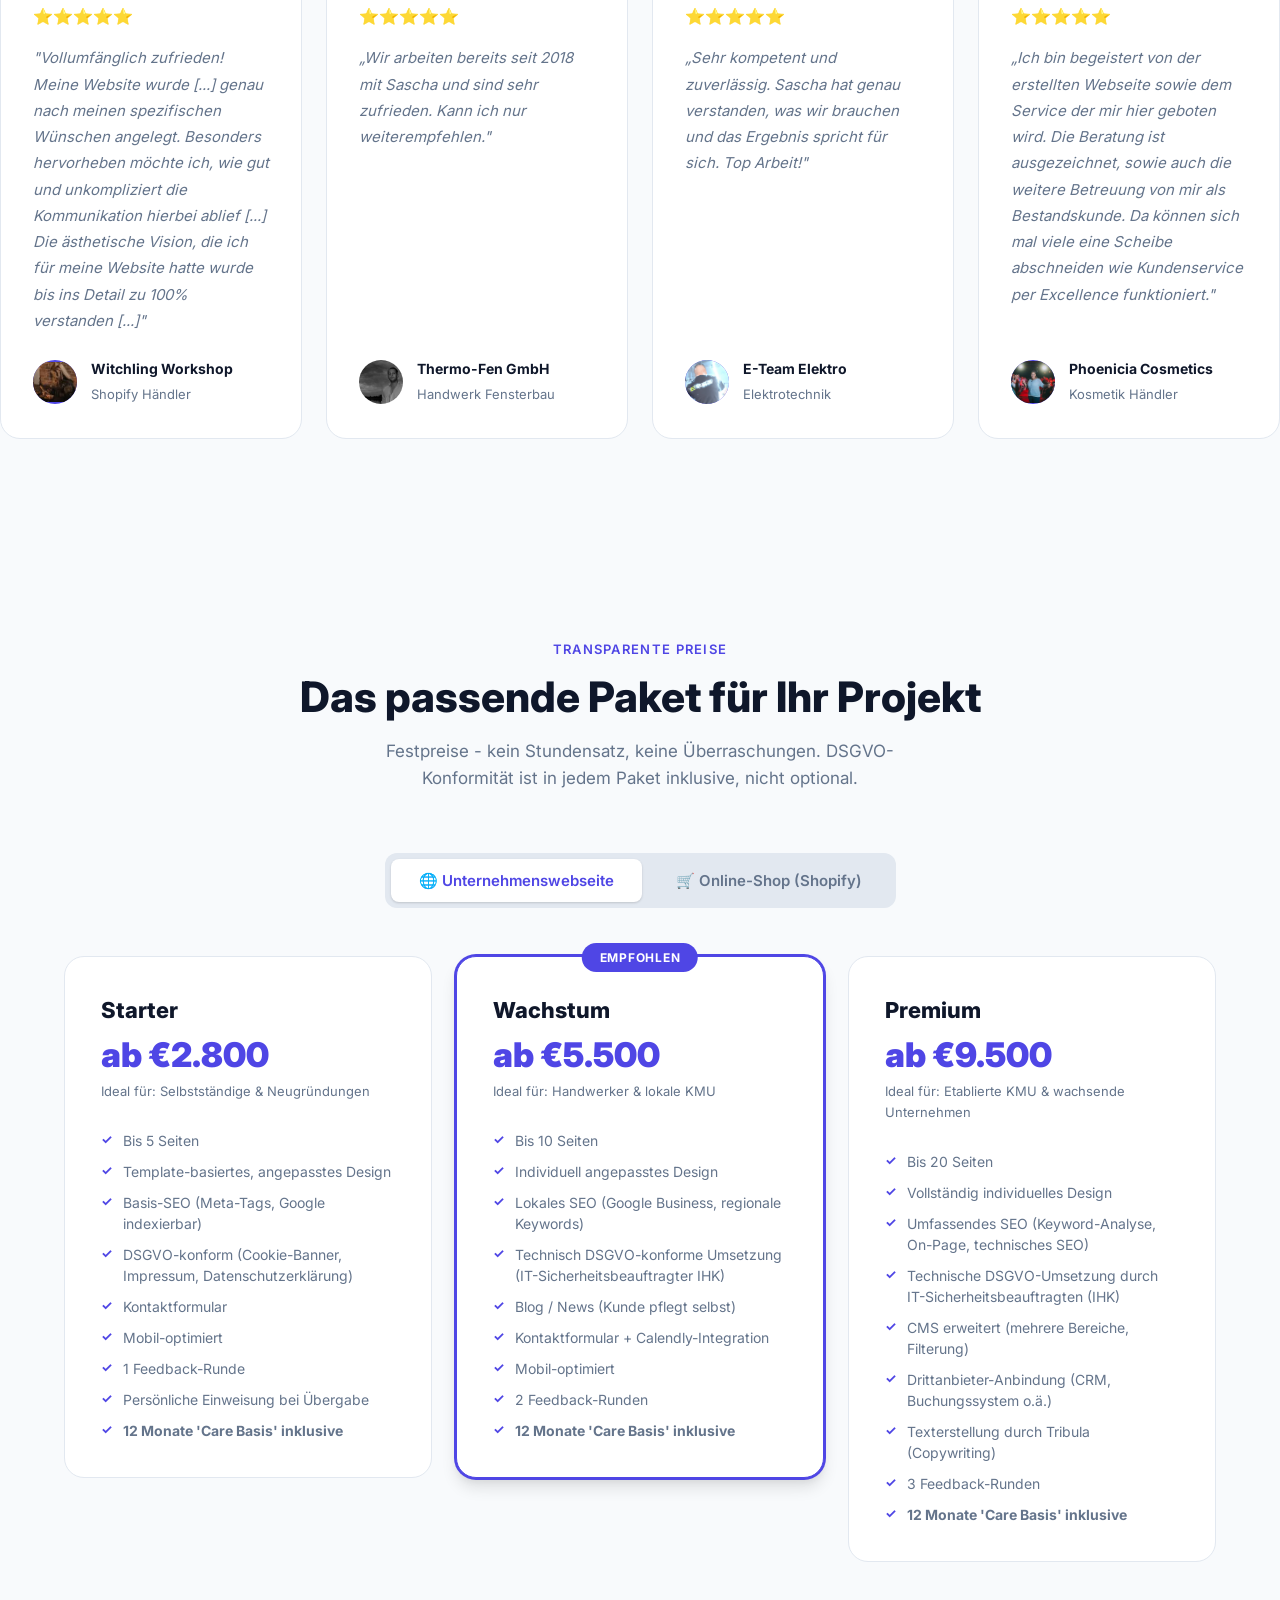
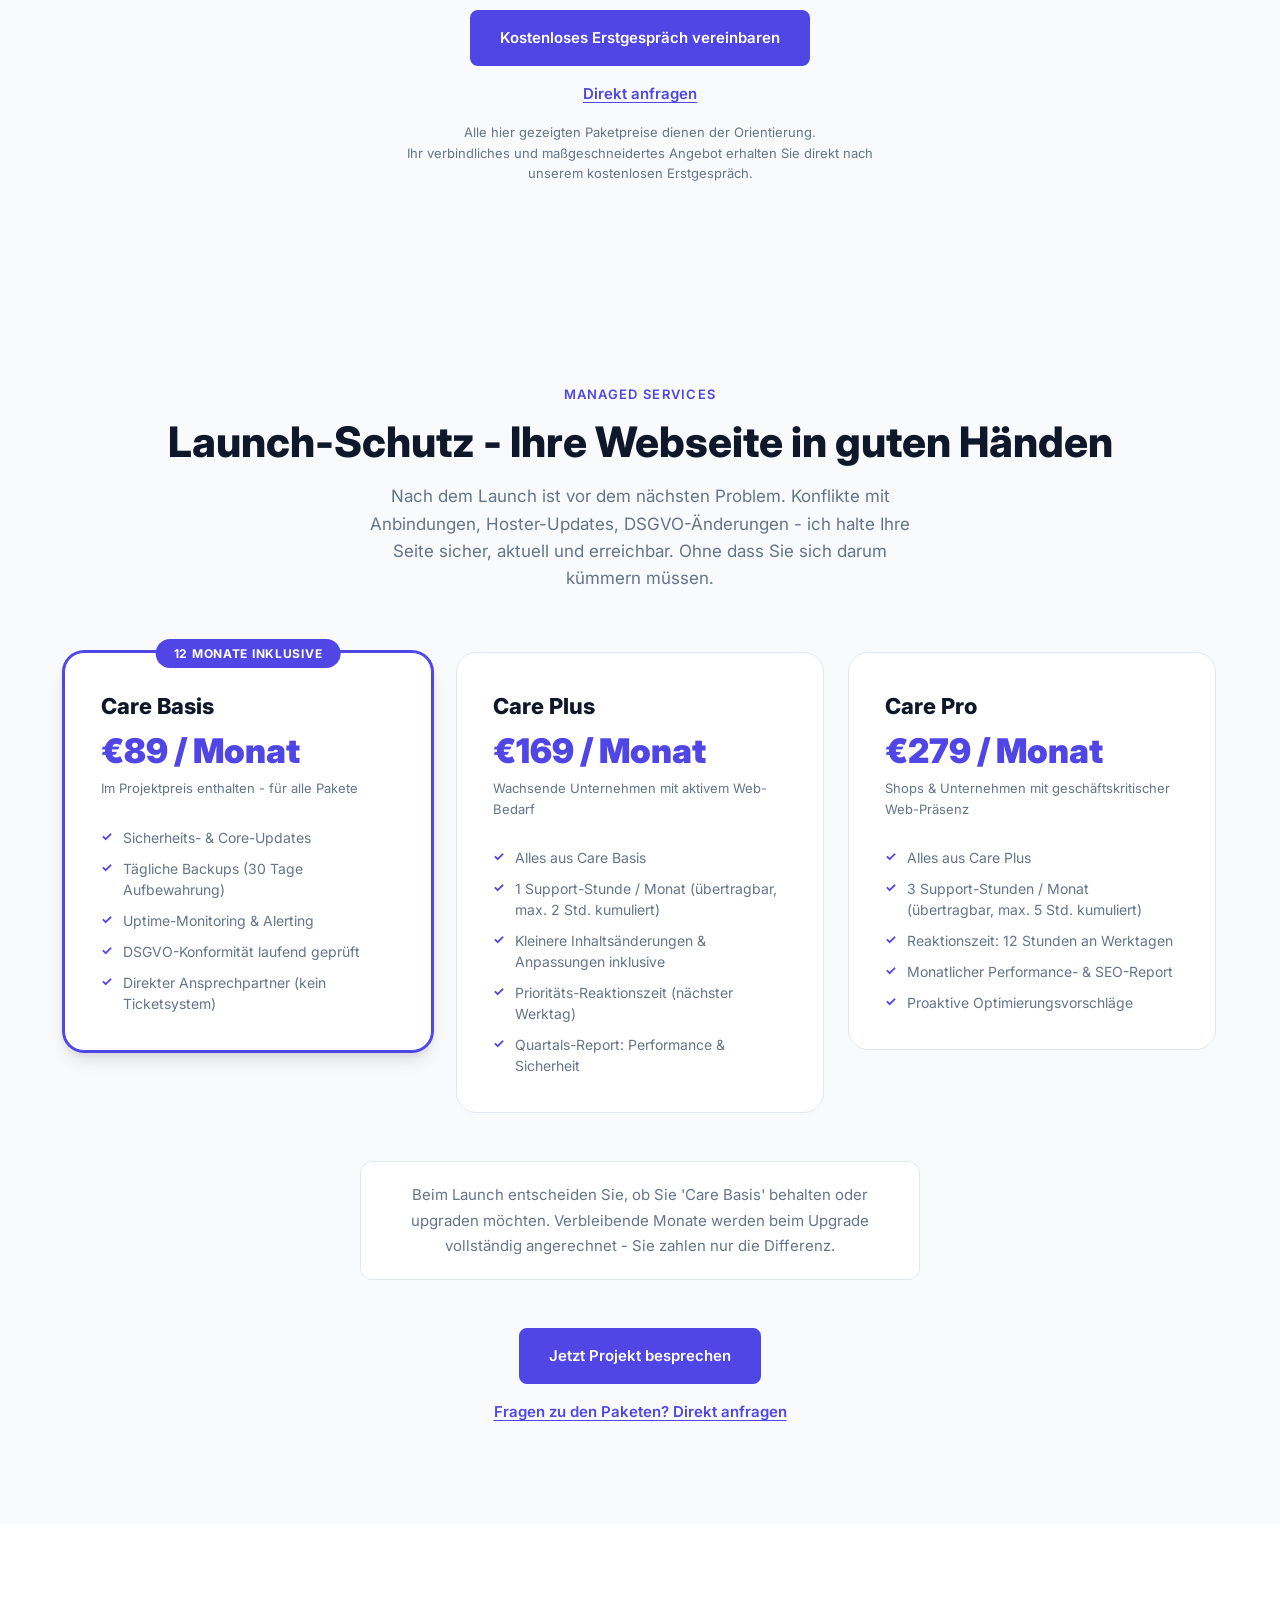
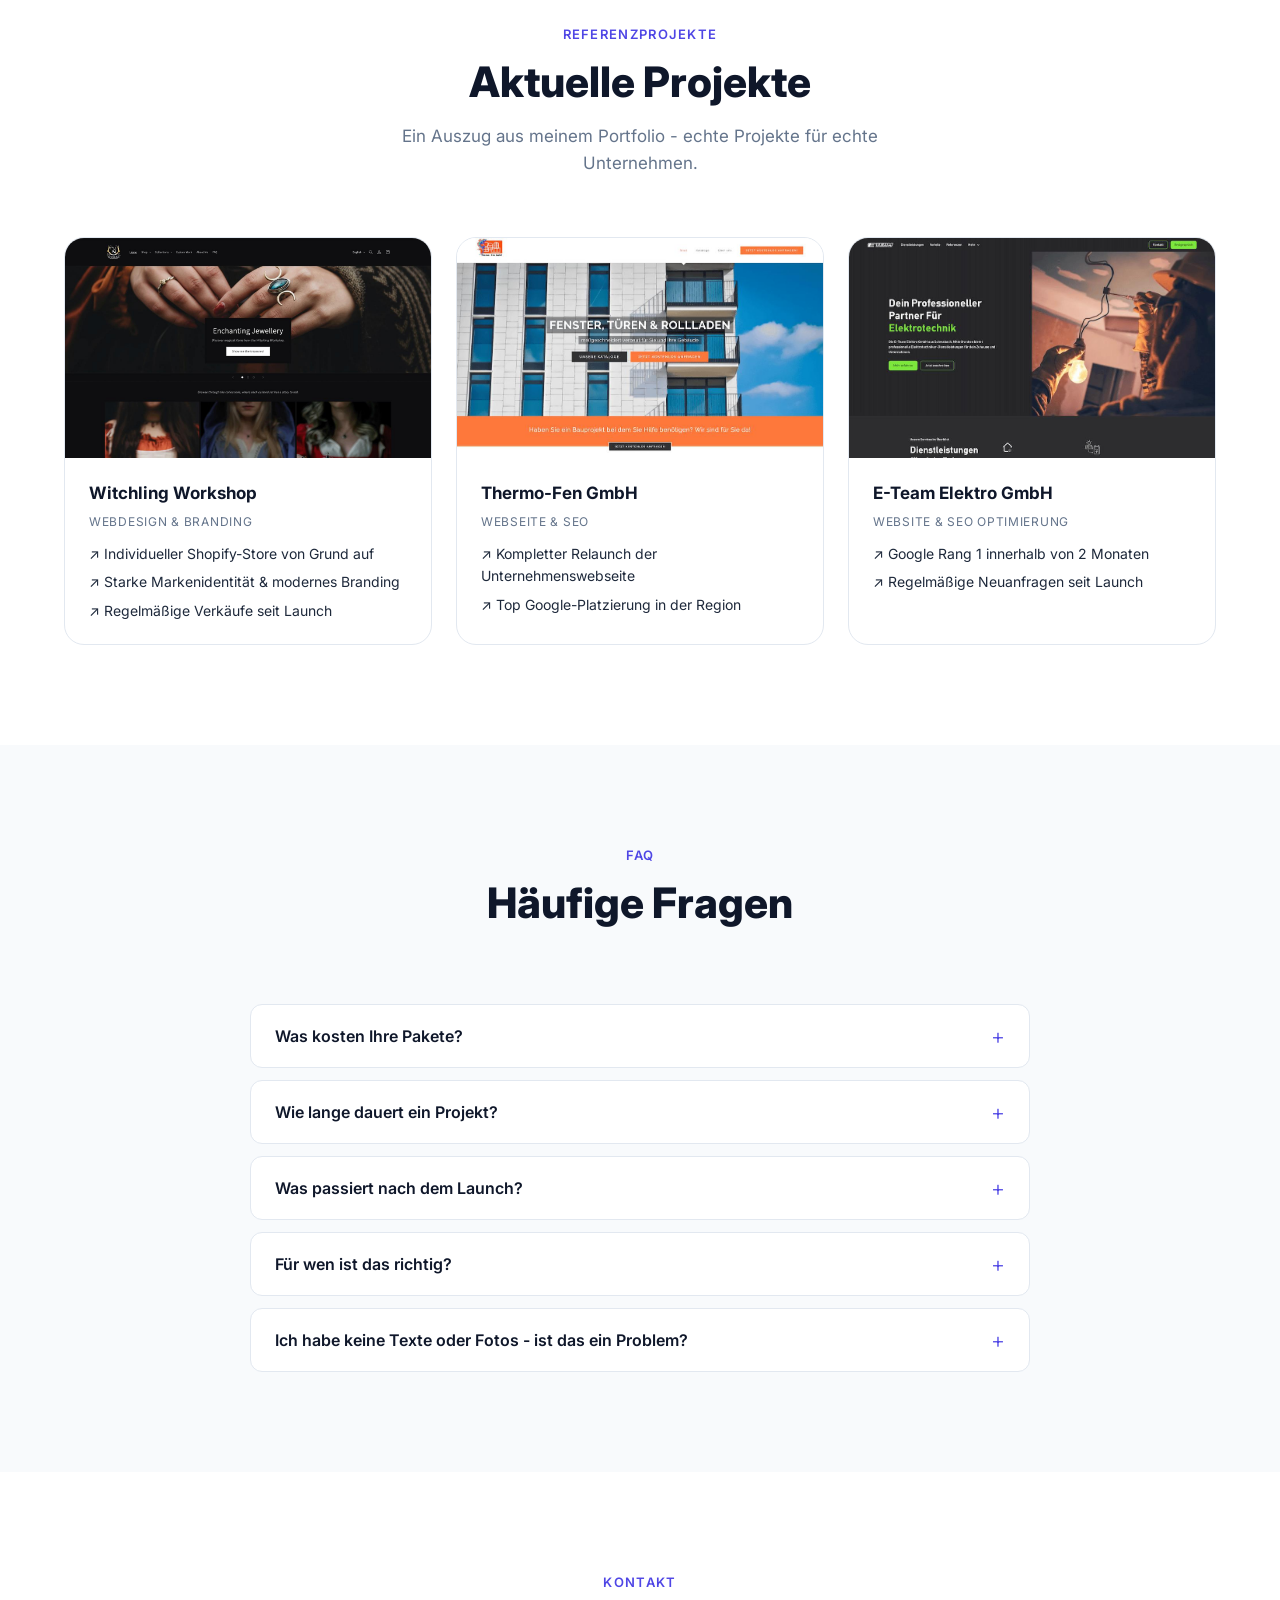
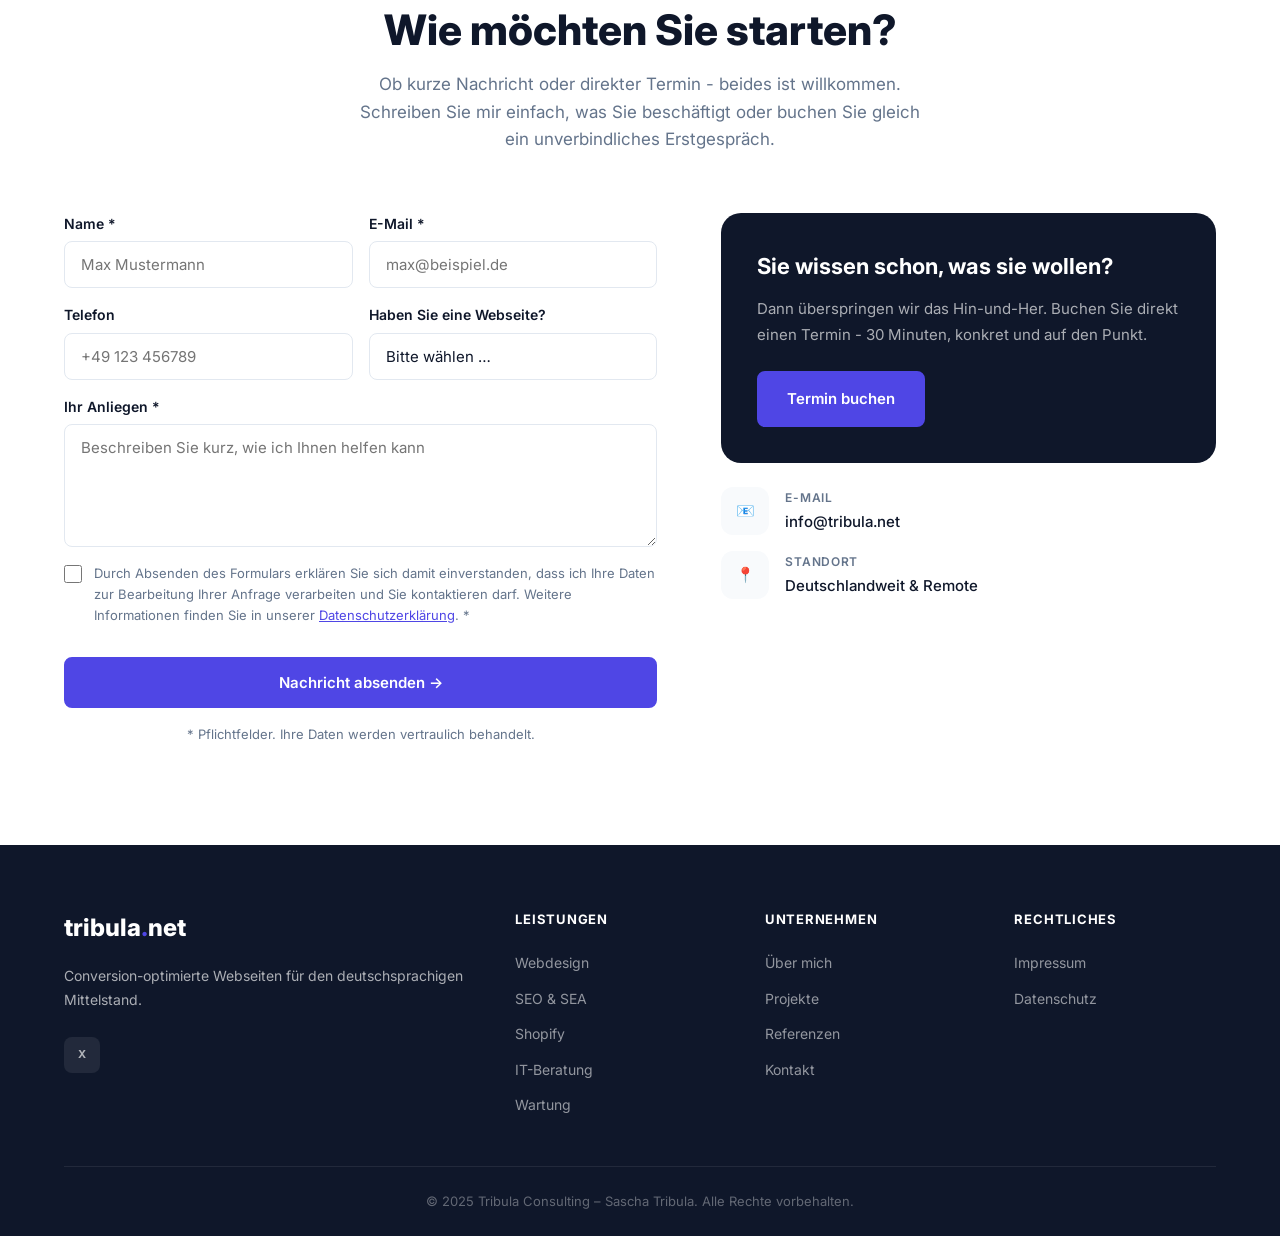
==== commit 150c7293: "Added Pricing, Managed Services, Problems and Services Section Overhaul, Animated SVG" ====
--- a/index.html
+++ b/index.html
@@ -5,16 +5,16 @@
     <meta charset="UTF-8">
     <meta name="viewport" content="width=device-width, initial-scale=1.0">
     <meta name="theme-color" content="#0f172a">
-    <title>Tribula Consulting - Webseiten, die Kunden gewinnen</title>
+    <title>Tribula Consulting - Unternehmenswebseiten &amp; Shopify | Gunzenhausen</title>
     <meta name="description"
-        content="Professionelle, conversion-optimierte Webseiten für KMU und Selbstständige. Webdesign, SEO und IT-Beratung aus einer Hand - täglich neue Anfragen garantiert.">
+        content="Unternehmenswebseiten und Shopify-Shops für KMU - DSGVO-konform, conversion-optimiert, mit persönlichem Support. Festpreise ab €2.800. Sascha Tribula, IT-Sicherheitsbeauftragter (IHK).">
     <link rel="canonical" href="https://www.tribula.net/">
     <link rel="icon" href="assets/trb-logo-red.svg" type="image/svg+xml">
 
     <!-- Open Graph -->
-    <meta property="og:title" content="Tribula Consulting - Webseiten, die Kunden gewinnen">
+    <meta property="og:title" content="Tribula Consulting - Unternehmenswebseiten &amp; Shopify | Gunzenhausen">
     <meta property="og:description"
-        content="Conversion-optimiertes Webdesign, SEO und IT-Beratung für den deutschsprachigen Mittelstand.">
+        content="Webseiten und Shopify-Shops die Kunden gewinnen. Festpreise, DSGVO-konform, kein Agentur-Overhead. Für KMU und Selbstständige.">
     <meta property="og:type" content="website">
     <meta property="og:url" content="https://www.tribula.net/">
 
@@ -41,22 +41,23 @@
                             href="#">
 
                         <h1 class="hero-title">
-                            Mehr Kunden durch Ihre Webseite<br>
-                            <span class="accent-text">- messbar und unkompliziert.</span>
+                            Ihre Webseite soll Kunden bringen -<br>
+                            <span class="accent-text">nicht Kopfschmerzen.</span>
                         </h1>
 
                         <p class="hero-subtitle">
-                            Ich helfe KMU und Shopbetreibern, die Kontrolle über ihre digitale Präsenz zurückzugewinnen.
-                            Von der
-                            sicheren Shopify-Migration bis zur verkaufsstarken Unternehmensseite - ergebnisorientiert.
+                            Ich baue Unternehmenswebseiten und Shopify-Shops für KMU und Selbstständige -
+                            DSGVO-konform, auf den Punkt, mit Festpreis.
+                            Kein Stundensatz-Rätselraten, keine Agentur-Warteschleife.
                         </p>
 
                         <div class="hero-benefits">
-                            <div class="hero-benefit"><span class="check">✓</span> Google-Leader in Ihrer Region werden
-                            </div>
-                            <div class="hero-benefit"><span class="check">✓</span> Täglich neue Anfragen generieren
-                            </div>
-                            <div class="hero-benefit"><span class="check">✓</span> Besser zahlende Kunden gewinnen</div>
+                            <div class="hero-benefit"><span class="check">✓</span> Festpreis - kein versteckter
+                                Stundensatz</div>
+                            <div class="hero-benefit"><span class="check">✓</span> DSGVO-konform durch
+                                IHK-zertifizierten IT-Sicherheitsbeauftragten</div>
+                            <div class="hero-benefit"><span class="check">✓</span> Persönlicher Ansprechpartner vom
+                                ersten bis zum letzten Tag</div>
                         </div>
 
                         <div class="hero-actions">
@@ -87,29 +88,100 @@
             <div class="container">
                 <div class="section-header">
                     <p class="section-label">Der Fokus</p>
-                    <h2 class="section-title">Technik sollte Sie unterstützen - nicht aufhalten</h2>
-                    <p class="section-desc">Ich sorge dafür, dass Ihre digitale Infrastruktur reibungslos läuft, damit
-                        Sie den Kopf frei haben für das, was wirklich zählt: Ihr Geschäft.</p>
-                </div>
-                <div class="services-grid">
-                    <div class="problem-card fade-in">
-                        <div class="problem-icon">🛡️</div>
-                        <h3>Sicherheit als Standard</h3>
-                        <p>Vergessen Sie die Sorge vor Datenverlust. Ob Migration oder Update: Ich sorge für ein
-                            wasserdichtes Backup und maximale Sicherheit Ihrer Kundendaten.</p>
-                    </div>
-                    <div class="problem-card fade-in">
-                        <div class="problem-icon">🚀</div>
-                        <h3>Mehr Zeit fürs Wesentliche</h3>
-                        <p>Keine Server-Updates, keine DSGVO-Fragen, keine Technik-Hürden. Ich übernehme die komplette
-                            IT-Betreuung, damit Sie ungestört arbeiten können.</p>
-                    </div>
-                    <div class="problem-card fade-in">
-                        <div class="problem-icon">💰</div>
-                        <h3>Erfolg durch Psychologie</h3>
-                        <p>Eine Webseite muss verkaufen. Ich optimiere Ihre Seite nach verkaufspsychologischen
-                            Prinzipien, um aus bloßen Besuchern loyale Kunden zu machen.</p>
-                    </div>
+                    <h2 class="section-title">Technik sollte Sie unterstützen — nicht aufhalten</h2>
+                </div>
+
+                <div class="bento-grid">
+
+                    <!-- Karte 1: Sicherheit (dunkel, breit) -->
+                    <div class="bento-card bento-card--dark fade-in">
+                        <div class="bento-split">
+                            <div class="bento-text">
+                                <h3>Sicherheit als Standard</h3>
+                                <p>Als IHK-zertifizierter IT-Sicherheitsbeauftragter schütze ich Ihre Kundendaten und Ihren Betrieb — von Anfang an, nicht als Nachgedanke.</p>
+                            </div>
+                            <div class="bento-visual" aria-hidden="true">
+                                <svg width="140" height="160" viewBox="0 0 140 160" fill="none">
+                                    <defs>
+                                        <radialGradient id="sg" cx="50%" cy="60%" r="55%">
+                                            <stop offset="0%" stop-color="#6366f1" stop-opacity="0.45"/>
+                                            <stop offset="100%" stop-color="#6366f1" stop-opacity="0"/>
+                                        </radialGradient>
+                                    </defs>
+                                    <ellipse cx="70" cy="95" rx="65" ry="58" fill="url(#sg)" class="shield-glow"/>
+                                    <path d="M70 12L108 32V78C108 108 70 132 70 132C70 132 32 108 32 78V32L70 12Z" fill="rgba(79,70,229,0.18)" stroke="#818cf8" stroke-width="1.5" stroke-linejoin="round"/>
+                                    <path d="M58 80V73C58 65 82 65 82 73V80" stroke="#818cf8" stroke-width="1.75" fill="none" stroke-linecap="round" class="lock-shackle-anim"/>
+                                    <rect x="53" y="79" width="34" height="24" rx="5" fill="rgba(79,70,229,0.35)" stroke="#818cf8" stroke-width="1.5"/>
+                                    <circle cx="70" cy="91" r="4" fill="#818cf8"/>
+                                    <line x1="70" y1="95" x2="70" y2="99" stroke="#818cf8" stroke-width="2" stroke-linecap="round"/>
+                                    <circle cx="40" cy="40" r="2" fill="#818cf8" opacity="0.35"/>
+                                    <circle cx="100" cy="40" r="2" fill="#818cf8" opacity="0.35"/>
+                                    <circle cx="34" cy="66" r="1.5" fill="#818cf8" opacity="0.25"/>
+                                    <circle cx="106" cy="66" r="1.5" fill="#818cf8" opacity="0.25"/>
+                                </svg>
+                            </div>
+                        </div>
+                    </div>
+
+                    <!-- Karte 2: Kein Stress (hell, gestapelt) -->
+                    <div class="bento-card bento-card--light fade-in">
+                        <div class="bento-stacked">
+                            <div class="bento-visual" aria-hidden="true">
+                                <svg width="130" height="108" viewBox="0 0 130 108" fill="none">
+                                    <rect x="4" y="4" width="122" height="28" rx="8" fill="#f8fafc" stroke="#e2e8f0" stroke-width="1"/>
+                                    <circle cx="20" cy="18" r="8" fill="#dcfce7" stroke="#16a34a" stroke-width="1.5"/>
+                                    <path d="M16 18L19.5 21.5L24.5 14.5" stroke="#16a34a" stroke-width="1.75" stroke-linecap="round" stroke-linejoin="round"/>
+                                    <rect x="36" y="13" width="55" height="5" rx="2.5" fill="#cbd5e1"/>
+                                    <rect x="36" y="21" width="35" height="4" rx="2" fill="#e2e8f0"/>
+                                    <rect x="4" y="40" width="122" height="28" rx="8" fill="#f8fafc" stroke="#e2e8f0" stroke-width="1"/>
+                                    <circle cx="20" cy="54" r="8" fill="#dcfce7" stroke="#16a34a" stroke-width="1.5"/>
+                                    <path d="M16 54L19.5 57.5L24.5 50.5" stroke="#16a34a" stroke-width="1.75" stroke-linecap="round" stroke-linejoin="round"/>
+                                    <rect x="36" y="49" width="45" height="5" rx="2.5" fill="#cbd5e1"/>
+                                    <rect x="36" y="57" width="28" height="4" rx="2" fill="#e2e8f0"/>
+                                    <rect x="4" y="76" width="122" height="28" rx="8" fill="#eef2ff" stroke="#c7d2fe" stroke-width="1"/>
+                                    <circle cx="20" cy="90" r="8" fill="rgba(79,70,229,0.12)" stroke="#4f46e5" stroke-width="1.5" class="check-pending-bg"/>
+                                    <circle cx="20" cy="90" r="3.5" fill="#4f46e5" class="check-pending-dot"/>
+                                    <path class="check-pending-mark" d="M16 90L19.5 93.5L24.5 86.5" stroke="#16a34a" stroke-width="1.75" stroke-linecap="round" stroke-linejoin="round" fill="none"/>
+                                    <rect x="36" y="85" width="65" height="5" rx="2.5" fill="#a5b4fc"/>
+                                    <rect x="36" y="93" width="40" height="4" rx="2" fill="#c7d2fe"/>
+                                </svg>
+                            </div>
+                            <div class="bento-text">
+                                <h3>Kein Technik-Stress mehr</h3>
+                                <p>Updates, Plugin-Konflikte, DSGVO — das ist mein Job. Sie konzentrieren sich auf Ihr Geschäft.</p>
+                            </div>
+                        </div>
+                    </div>
+
+                    <!-- Karte 3: Conversion (hell, volle Breite) -->
+                    <div class="bento-card bento-card--light bento-card--full fade-in">
+                        <div class="bento-landscape">
+                            <div class="bento-text">
+                                <h3>Webseiten die verkaufen</h3>
+                                <p>Nicht Klickzahlen — Anfragen, Anrufe, Verkäufe. Ich baue nach conversion-psychologischen Prinzipien.</p>
+                            </div>
+                            <div class="bento-visual" aria-hidden="true">
+                                <svg viewBox="0 0 280 120" fill="none">
+                                    <line x1="10" y1="20" x2="270" y2="20" stroke="#f1f5f9" stroke-width="1"/>
+                                    <line x1="10" y1="45" x2="270" y2="45" stroke="#f1f5f9" stroke-width="1"/>
+                                    <line x1="10" y1="70" x2="270" y2="70" stroke="#f1f5f9" stroke-width="1"/>
+                                    <line x1="10" y1="98" x2="270" y2="98" stroke="#e2e8f0" stroke-width="1"/>
+                                    <rect x="20"  y="84" width="32" height="14" rx="4" fill="rgba(79,70,229,0.15)" class="bar bar-1"/>
+                                    <rect x="66"  y="68" width="32" height="30" rx="4" fill="rgba(79,70,229,0.30)" class="bar bar-2"/>
+                                    <rect x="112" y="50" width="32" height="48" rx="4" fill="rgba(79,70,229,0.45)" class="bar bar-3"/>
+                                    <rect x="158" y="34" width="32" height="64" rx="4" fill="rgba(79,70,229,0.65)" class="bar bar-4"/>
+                                    <rect x="204" y="14" width="32" height="84" rx="4" fill="#4f46e5" class="bar bar-5"/>
+                                    <polyline points="36,85 82,69 128,51 174,35 220,15" stroke="#818cf8" stroke-width="2" fill="none" stroke-linecap="round" stroke-linejoin="round" class="trend-line"/>
+                                    <circle cx="36"  cy="85" r="3" fill="#a5b4fc"/>
+                                    <circle cx="82"  cy="69" r="3" fill="#a5b4fc"/>
+                                    <circle cx="128" cy="51" r="3" fill="#a5b4fc"/>
+                                    <circle cx="174" cy="35" r="3" fill="#a5b4fc"/>
+                                    <circle cx="220" cy="15" r="4.5" fill="#fff" stroke="#4f46e5" stroke-width="2.5"/>
+                                </svg>
+                            </div>
+                        </div>
+                    </div>
+
                 </div>
             </div>
         </section>
@@ -119,57 +191,125 @@
         <section class="services" id="leistungen">
             <div class="container">
                 <div class="section-header">
-                    <p class="section-label">Unsere Leistungen</p>
+                    <p class="section-label">Meine Leistungen</p>
                     <h2 class="section-title">Alles aus einer Hand</h2>
-                    <p class="section-desc">
-                        Ich verbinde technische Tiefe mit unternehmerischem Verständnis.
-                        Als Schnittstelle zwischen IT und Business entwickle ich Lösungen, die wirklich funktionieren.
-                    </p>
-                </div>
-
-                <div class="services-grid">
-                    <div class="service-card fade-in">
-                        <div class="service-icon">🌐</div>
-                        <h3>Webdesign &amp; Entwicklung</h3>
-                        <p>Verwandeln Sie Besucher in Kunden. Ich entwickle schnelle, sichere und conversion-optimierte
-                            Webseiten, die Ihre Marke stärken und technisch auf dem neuesten Stand sind.</p>
-                    </div>
-
-                    <div class="service-card fade-in">
-                        <div class="service-icon">🛒</div>
-                        <h3>Shopify &amp; E-Commerce</h3>
-                        <p>Sichere Migrationen und performante Online-Shops. Ich sorge dafür, dass Ihr Wechsel zu
-                            Shopify reibungslos verläuft und Ihr Checkout für maximalen Umsatz optimiert ist.</p>
-                    </div>
-
-                    <div class="service-card fade-in">
-                        <div class="service-icon">⚙️</div>
-                        <h3>Digitale Prozesse &amp; Automatisierung</h3>
-                        <p>Schluss mit manueller Datenpflege. Ich vernetze Ihre Systeme und automatisiere Abläufe im
-                            Hintergrund, damit die Technik für Sie arbeitet - nicht umgekehrt.</p>
-                    </div>
-
-                    <div class="service-card fade-in">
-                        <div class="service-icon">🛡️</div>
-                        <h3>IT-Sicherheit &amp; DSGVO</h3>
-                        <p>Als zertifizierter IT-Sicherheitsbeauftragter (IHK) schütze ich Ihr digitales Fundament. Ich
-                            sorge für rechtssichere Auftritte und maximale Datensicherheit für Sie und Ihre Kunden.</p>
-                    </div>
-
-                    <div class="service-card fade-in">
-                        <div class="service-icon">📊</div>
-                        <h3>Digitale Strategie &amp; Beratung</h3>
-                        <p>Ich spreche sowohl "IT" als auch "Business". Gemeinsam entwickeln wir einen klaren Fahrplan,
-                            um Ihre geschäftlichen Ziele durch die richtigen technologischen Entscheidungen zu
-                            erreichen.</p>
-                    </div>
-
-                    <div class="service-card fade-in">
-                        <div class="service-icon">🔧</div>
-                        <h3>Managed Services &amp; Support</h3>
-                        <p>Nach dem Launch bin ich Ihr Partner. Mit kontinuierlicher Wartung, Monitoring und schnellem
-                            Support halte ich Ihre Systeme stabil, aktuell und wettbewerbsfähig.</p>
-                    </div>
+                </div>
+
+                <div class="bento-grid bento-grid--3col">
+
+                    <!-- Karte 1: Unternehmenswebseite (dunkel, 2 Spalten) -->
+                    <div class="bento-card bento-card--dark bento-card--span2 fade-in">
+                        <div class="bento-split">
+                            <div class="bento-text">
+                                <h3>Unternehmenswebseite</h3>
+                                <p>Schnell, sicher, auf den Punkt. Ich entwickle Seiten die Anfragen erzeugen — mit lokalem SEO und DSGVO-Konformität inklusive.</p>
+                            </div>
+                            <div class="bento-visual" aria-hidden="true">
+                                <svg width="190" height="136" viewBox="0 0 190 136" fill="none">
+                                    <defs>
+                                        <radialGradient id="sg-ws" cx="50%" cy="40%" r="55%">
+                                            <stop offset="0%" stop-color="#6366f1" stop-opacity="0.3"/>
+                                            <stop offset="100%" stop-color="#6366f1" stop-opacity="0"/>
+                                        </radialGradient>
+                                    </defs>
+                                    <ellipse cx="95" cy="68" rx="90" ry="60" fill="url(#sg-ws)"/>
+                                    <rect x="2" y="2" width="186" height="132" rx="10" stroke="rgba(255,255,255,0.09)" stroke-width="1" fill="rgba(255,255,255,0.02)"/>
+                                    <rect x="2" y="2" width="186" height="22" rx="10" fill="rgba(255,255,255,0.05)"/>
+                                    <circle cx="14" cy="13" r="3.5" fill="rgba(255,255,255,0.1)"/>
+                                    <circle cx="24" cy="13" r="3.5" fill="rgba(255,255,255,0.1)"/>
+                                    <circle cx="34" cy="13" r="3.5" fill="rgba(255,255,255,0.1)"/>
+                                    <rect x="50" y="7" width="90" height="10" rx="5" fill="rgba(255,255,255,0.05)" stroke="rgba(255,255,255,0.06)" stroke-width="1"/>
+                                    <rect x="12" y="32" width="166" height="42" rx="4" fill="rgba(79,70,229,0.22)" stroke="rgba(129,140,248,0.22)" stroke-width="1"/>
+                                    <rect x="26" y="42" width="76" height="6" rx="3" fill="rgba(255,255,255,0.28)"/>
+                                    <rect x="26" y="52" width="52" height="4" rx="2" fill="rgba(255,255,255,0.14)"/>
+                                    <rect x="26" y="60" width="34" height="9" rx="4.5" fill="#4f46e5" class="browser-cta"/>
+                                    <rect x="12" y="84" width="48" height="36" rx="4" fill="rgba(255,255,255,0.03)" stroke="rgba(255,255,255,0.07)" stroke-width="1" class="browser-card browser-card--1"/>
+                                    <rect x="72" y="84" width="48" height="36" rx="4" fill="rgba(255,255,255,0.03)" stroke="rgba(255,255,255,0.07)" stroke-width="1" class="browser-card browser-card--2"/>
+                                    <rect x="132" y="84" width="46" height="36" rx="4" fill="rgba(255,255,255,0.03)" stroke="rgba(255,255,255,0.07)" stroke-width="1" class="browser-card browser-card--3"/>
+                                    <rect x="20" y="94" width="30" height="4" rx="2" fill="rgba(255,255,255,0.09)"/>
+                                    <rect x="80" y="94" width="30" height="4" rx="2" fill="rgba(255,255,255,0.09)"/>
+                                    <rect x="140" y="94" width="30" height="4" rx="2" fill="rgba(255,255,255,0.09)"/>
+                                </svg>
+                            </div>
+                        </div>
+                    </div>
+
+                    <!-- Karte 2: Shopify (hell, 1 Spalte) -->
+                    <div class="bento-card bento-card--light fade-in">
+                        <div class="bento-stacked">
+                            <div class="bento-visual" aria-hidden="true">
+                                <svg width="124" height="102" viewBox="0 0 124 102" fill="none">
+                                    <rect x="8" y="4" width="108" height="62" rx="8" fill="#f8fafc" stroke="#e2e8f0" stroke-width="1"/>
+                                    <rect x="16" y="12" width="44" height="46" rx="4" fill="rgba(79,70,229,0.07)" stroke="#e0e7ff" stroke-width="1"/>
+                                    <path d="M31 32C31 28.7 33.7 26 37 26C40.3 26 43 28.7 43 32H31Z" stroke="#4f46e5" stroke-width="1.5" fill="none"/>
+                                    <rect x="29" y="32" width="16" height="14" rx="2" stroke="#4f46e5" stroke-width="1.5" fill="rgba(79,70,229,0.1)"/>
+                                    <rect x="68" y="16" width="36" height="5" rx="2.5" fill="#cbd5e1"/>
+                                    <rect x="68" y="25" width="26" height="4" rx="2" fill="#e2e8f0"/>
+                                    <rect x="68" y="38" width="22" height="8" rx="4" fill="rgba(79,70,229,0.1)"/>
+                                    <rect x="68" y="50" width="36" height="9" rx="4.5" fill="#4f46e5" class="shop-cta"/>
+                                    <rect x="8" y="74" width="108" height="24" rx="8" fill="#f8fafc" stroke="#e2e8f0" stroke-width="1"/>
+                                    <rect x="18" y="82" width="18" height="8" rx="4" fill="rgba(79,70,229,0.12)"/>
+                                    <rect x="44" y="83" width="42" height="6" rx="3" fill="#e2e8f0"/>
+                                    <circle cx="102" cy="86" r="6" fill="#4f46e5" opacity="0.75"/>
+                                </svg>
+                            </div>
+                            <div class="bento-text">
+                                <h3>Shopify &amp; Online-Shop</h3>
+                                <p>Neueinstieg oder Migration — ich richte Ihren Shop ein und optimiere den Checkout für maximale Verkäufe.</p>
+                            </div>
+                        </div>
+                    </div>
+
+                    <!-- Karte 3: IT-Sicherheit (hell, 1 Spalte) -->
+                    <div class="bento-card bento-card--light fade-in">
+                        <div class="bento-stacked">
+                            <div class="bento-visual" aria-hidden="true">
+                                <svg width="124" height="102" viewBox="0 0 124 102" fill="none">
+                                    <path d="M62 8L96 24V54C96 77 62 94 62 94C62 94 28 77 28 54V24L62 8Z" fill="rgba(79,70,229,0.07)" stroke="#818cf8" stroke-width="1.5" stroke-linejoin="round"/>
+                                    <circle cx="62" cy="52" r="16" fill="rgba(79,70,229,0.08)" stroke="#4f46e5" stroke-width="1.5"/>
+                                    <path d="M53 52L58.5 57.5L71 45" stroke="#4f46e5" stroke-width="2" stroke-linecap="round" stroke-linejoin="round" class="security-check"/>
+                                    <rect x="4" y="32" width="16" height="7" rx="3.5" fill="#dcfce7" stroke="#16a34a" stroke-width="1" class="security-badge security-badge--1"/>
+                                    <rect x="104" y="32" width="16" height="7" rx="3.5" fill="#dcfce7" stroke="#16a34a" stroke-width="1" class="security-badge security-badge--2"/>
+                                    <rect x="4" y="52" width="16" height="7" rx="3.5" fill="#dcfce7" stroke="#16a34a" stroke-width="1" class="security-badge security-badge--3"/>
+                                    <rect x="104" y="52" width="16" height="7" rx="3.5" fill="#dcfce7" stroke="#16a34a" stroke-width="1" class="security-badge security-badge--4"/>
+                                </svg>
+                            </div>
+                            <div class="bento-text">
+                                <h3>IT-Sicherheit &amp; DSGVO</h3>
+                                <p>HTTPS, datenschutzkonforme Cookie-Einbindung, kein unnötiger Datentransfer. Technisch sauber — von Anfang an.</p>
+                            </div>
+                        </div>
+                    </div>
+
+                    <!-- Karte 4: Wartung (dunkel, 2 Spalten) -->
+                    <div class="bento-card bento-card--dark bento-card--span2 fade-in">
+                        <div class="bento-split">
+                            <div class="bento-text">
+                                <h3>Wartung &amp; persönlicher Support</h3>
+                                <p>Nach dem Launch bin ich Ihr Ansprechpartner — kein Ticketsystem. Updates, Monitoring und schnelle Hilfe wenn etwas nicht stimmt.</p>
+                            </div>
+                            <div class="bento-visual" aria-hidden="true">
+                                <svg width="200" height="116" viewBox="0 0 200 116" fill="none">
+                                    <rect x="2" y="2" width="196" height="112" rx="8" stroke="rgba(255,255,255,0.07)" stroke-width="1" fill="rgba(255,255,255,0.02)"/>
+                                    <rect x="2" y="2" width="196" height="20" rx="8" fill="rgba(255,255,255,0.04)"/>
+                                    <circle cx="16" cy="12" r="4" fill="#22c55e" opacity="0.65"/>
+                                    <circle cx="28" cy="12" r="4" fill="#22c55e" opacity="0.45"/>
+                                    <circle cx="40" cy="12" r="4" fill="#eab308" opacity="0.45"/>
+                                    <rect x="78" y="8" width="64" height="8" rx="4" fill="rgba(255,255,255,0.05)"/>
+                                    <polyline points="16,82 44,72 72,74 100,56 128,60 156,44 184,28" stroke="#22c55e" stroke-width="1.5" fill="none" stroke-linecap="round" stroke-linejoin="round" opacity="0.8" class="uptime-line"/>
+                                    <path d="M16,82 44,72 72,74 100,56 128,60 156,44 184,28 V102 H16 Z" fill="rgba(34,197,94,0.06)" class="uptime-fill"/>
+                                    <circle cx="44"  cy="72" r="2.5" fill="#22c55e" opacity="0.55"/>
+                                    <circle cx="100" cy="56" r="2.5" fill="#22c55e" opacity="0.55"/>
+                                    <circle cx="156" cy="44" r="2.5" fill="#22c55e" opacity="0.55"/>
+                                    <circle cx="184" cy="28" r="3.5" fill="#22c55e" class="uptime-dot"/>
+                                    <line x1="10" y1="36" x2="190" y2="36" stroke="rgba(255,255,255,0.04)" stroke-width="1"/>
+                                    <line x1="10" y1="56" x2="190" y2="56" stroke="rgba(255,255,255,0.04)" stroke-width="1"/>
+                                    <line x1="10" y1="76" x2="190" y2="76" stroke="rgba(255,255,255,0.04)" stroke-width="1"/>
+                                </svg>
+                            </div>
+                        </div>
+                    </div>
+
                 </div>
             </div>
         </section>
@@ -181,41 +321,47 @@
         <section class="process" id="prozess">
             <div class="container">
                 <div class="section-header">
-                    <p class="section-label">Unser Prozess</p>
-                    <h2 class="section-title">In 4 Schritten zur perfekten Webseite</h2>
+                    <p class="section-label">Mein Prozess</p>
+                    <h2 class="section-title">In 4 Schritten zu Ihrer fertigen Webseite</h2>
                 </div>
 
                 <div class="process-steps">
                     <div class="process-step fade-in">
                         <div class="step-number">01</div>
                         <div class="step-content">
-                            <h3>Zielgruppenanalyse</h3>
-                            <p>Wir analysieren, wer Ihre idealen Kunden sind, was sie bewegt und wie wir sie ansprechen
-                                müssen, um maximale Wirkung zu erzielen.</p>
+                            <h3>Kostenloses Erstgespräch</h3>
+                            <p>Wir sprechen über Ihr Unternehmen, Ihre Zielgruppe
+                                und was Ihre Webseite leisten soll. Kein Verkaufsgespräch -
+                                nur echte Beratung. Sie erhalten danach ein konkretes Angebot.</p>
                         </div>
                     </div>
                     <div class="process-step fade-in">
                         <div class="step-number">02</div>
                         <div class="step-content">
-                            <h3>Verkaufsorientierte Struktur</h3>
-                            <p>Auf Basis der Analyse bauen wir eine Seitenstruktur, die Besucher durch eine logische
-                                Entscheidungsreise führt - hin zur Anfrage.</p>
+                            <h3>Festpreis &amp; klarer Plan</h3>
+                            <p>Sie erhalten ein schriftliches Angebot mit fixem Preis
+                                und definiertem Lieferumfang. Keine Überraschungen,
+                                keine Stundensatz-Nachträge.</p>
                         </div>
                     </div>
                     <div class="process-step fade-in">
                         <div class="step-number">03</div>
                         <div class="step-content">
-                            <h3>Optimiertes Copywriting</h3>
-                            <p>Wir schreiben Texte, die nicht informieren - sondern überzeugen. Jedes Wort auf Ihrer
-                                Seite hat einen einzigen Zweck.</p>
+                            <h3>Umsetzung &amp; Abstimmung</h3>
+                            <p>Ich baue Ihre Seite und halte Sie mit kurzen Updates
+                                auf dem Laufenden. Feedback-Runden sind fest eingeplant -
+                                damit das Ergebnis wirklich Ihren Vorstellungen entspricht.</p>
                         </div>
                     </div>
                     <div class="process-step fade-in">
                         <div class="step-number">04</div>
                         <div class="step-content">
-                            <h3>Professionelles Design</h3>
-                            <p>Zum Schluss kommt das visuelle Kleid: ein Design, das Vertrauen schafft, Ihre Marke
-                                stärkt und auf jedem Gerät perfekt aussieht.</p>
+                            <h3>Launch &amp; Übergabe</h3>
+                            <p>Nach Freigabe geht Ihre Seite live. Ich erkläre Ihnen
+                                wie Sie Inhalte selbst anpassen können und stehe in den ersten
+                                Wochen für Rückfragen bereit.
+                                Mit dem Launch startet automatisch Ihr 12-monatiger Launch-Schutz -
+                                damit die Investition in Ihre neue Webseite langfristig geschützt bleibt.</p>
                         </div>
                     </div>
                 </div>
@@ -252,19 +398,23 @@
                 <div class="about-content fade-in">
                     <p class="section-label">Über mich</p>
                     <h2>Sascha Tribula</h2>
-                    <p class="about-role">Webdesigner &amp; IT-Berater</p>
-                    <p>Hinter Tribula Consulting stehe ich, Sascha Tribula. Seit 2018 helfe ich Unternehmen dabei, die
-                        Lücke zwischen komplexer Technik und unternehmerischem Erfolg zu schließen.
-                        Als zertifizierter IT-Sicherheitsbeauftragter (IHK) und erfahrener IT-Fachinformatiker baue ich
-                        keine 'hübschen Visitenkarten'.</p>
-                    <p>Ich entwickle digitale Systeme, die Ihre Daten schützen, Ihre Prozesse automatisieren und Ihre
-                        Kundenreise optimieren. Dabei schlage ich die Brücke zwischen komplexer Technik und Ihrem
-                        unternehmerischen Alltag - ich spreche sowohl "IT" als auch "Business" und sorge dafür, dass
-                        beide Seiten sich verstehen.</p>
+                    <p class="about-role">Webseiten &amp; Shopify · IT-Sicherheitsbeauftragter (IHK)</p>
+                    <p>Hinter Tribula Consulting stehe ich - Sascha Tribula.
+                        Seit 2018 helfe ich KMU und Selbstständigen dabei, digital
+                        sichtbar zu werden und Kunden zu gewinnen.</p>
+                    <p>Als gelernter IT-Fachinformatiker und IHK-zertifizierter
+                        IT-Sicherheitsbeauftragter baue ich keine hübschen Visitenkarten.
+                        Ich baue digitale Präsenzen die funktionieren - technisch sauber,
+                        auf Sicherheit ausgelegt und auf Ihre
+                        Zielgruppe ausgerichtet.</p>
+                    <p>Meine Kunden bekommen einen direkten Ansprechpartner,
+                        keine Agentur-Hotline. Das ist kein Versprechen -
+                        das können Sie in den Bewertungen nachlesen.</p>
                     <div class="about-badges">
-                        <span class="badge">✓ gelernter IT-Fachinformatiker</span>
+                        <span class="badge">✓ IT-Fachinformatiker</span>
                         <span class="badge">✓ Zertifizierter Webdesigner</span>
                         <span class="badge">✓ IT-Sicherheitsbeauftragter (IHK)</span>
+                        <span class="badge">✓ Shopify Partner</span>
                     </div>
                 </div>
 
@@ -288,9 +438,11 @@
                 <div class="testimonial-card fade-in">
                     <div class="stars">⭐⭐⭐⭐⭐</div>
                     <p>"Vollumfänglich zufrieden! Meine Website wurde [...] genau nach meinen
-                        spezifischen Wünschen angelegt. Besonders hervorheben möchte ich, wie gut und unkompliziert die Kommunikation hierbei
+                        spezifischen Wünschen angelegt. Besonders hervorheben möchte ich, wie gut und unkompliziert die
+                        Kommunikation hierbei
                         ablief [...]
-                        Die ästhetische Vision, die ich für meine Website hatte wurde bis ins Detail zu 100% verstanden [...]"</p>
+                        Die ästhetische Vision, die ich für meine Website hatte wurde bis ins Detail zu 100% verstanden
+                        [...]"</p>
                     <div class="testimonial-author">
                         <div class="author-avatar"><img src="assets/testimonial/testimonial-witchling.jpeg"></div>
                         <div>
@@ -345,13 +497,254 @@
         </section>
 
 
+        <!-- ══════════════ PREISE ══════════════ -->
+        <section class="pricing" id="preise">
+            <div class="container">
+                <div class="section-header">
+                    <p class="section-label">Transparente Preise</p>
+                    <h2 class="section-title">Das passende Paket für Ihr Projekt</h2>
+                    <p class="section-desc">Festpreise - kein Stundensatz, keine Überraschungen.
+                        DSGVO-Konformität ist in jedem Paket inklusive, nicht optional.</p>
+                </div>
+
+                <!-- Tab-Toggle -->
+                <div class="pricing-toggle" role="tablist" aria-label="Leistungsbereich wählen">
+                    <button class="pricing-tab active" role="tab" aria-selected="true" aria-controls="tab-website"
+                        id="tab-btn-website" data-tab="website">
+                        🌐 Unternehmenswebseite
+                    </button>
+                    <button class="pricing-tab" role="tab" aria-selected="false" aria-controls="tab-shop"
+                        id="tab-btn-shop" data-tab="shop">
+                        🛒 Online-Shop (Shopify)
+                    </button>
+                </div>
+
+                <!-- Tab 1 - Unternehmenswebseite -->
+                <div class="pricing-panel active" id="tab-website" role="tabpanel" aria-labelledby="tab-btn-website">
+                    <div class="pricing-grid">
+
+                        <div class="pricing-card fade-in">
+                            <div class="pricing-header">
+                                <h3>Starter</h3>
+                                <div class="pricing-price">ab €2.800</div>
+                                <p class="pricing-ideal">Ideal für: Selbstständige &amp; Neugründungen</p>
+                            </div>
+                            <ul class="pricing-features">
+                                <li>Bis 5 Seiten</li>
+                                <li>Template-basiertes, angepasstes Design</li>
+                                <li>Basis-SEO (Meta-Tags, Google indexierbar)</li>
+                                <li>DSGVO-konform (Cookie-Banner, Impressum, Datenschutzerklärung)</li>
+                                <li>Kontaktformular</li>
+                                <li>Mobil-optimiert</li>
+                                <li>1 Feedback-Runde</li>
+                                <li>Persönliche Einweisung bei Übergabe</li>
+                                <li><b>12 Monate 'Care Basis' inklusive</b></li>
+                            </ul>
+                        </div>
+
+                        <div class="pricing-card pricing-card--featured fade-in">
+                            <div class="pricing-badge">Empfohlen</div>
+                            <div class="pricing-header">
+                                <h3>Wachstum</h3>
+                                <div class="pricing-price">ab €5.500</div>
+                                <p class="pricing-ideal">Ideal für: Handwerker &amp; lokale KMU</p>
+                            </div>
+                            <ul class="pricing-features">
+                                <li>Bis 10 Seiten</li>
+                                <li>Individuell angepasstes Design</li>
+                                <li>Lokales SEO (Google Business, regionale Keywords)</li>
+                                <li>Technisch DSGVO-konforme Umsetzung (IT-Sicherheitsbeauftragter IHK)</li>
+                                <li>Blog / News (Kunde pflegt selbst)</li>
+                                <li>Kontaktformular + Calendly-Integration</li>
+                                <li>Mobil-optimiert</li>
+                                <li>2 Feedback-Runden</li>
+                                <li><b>12 Monate 'Care Basis' inklusive</b></li>
+                            </ul>
+                        </div>
+
+                        <div class="pricing-card fade-in">
+                            <div class="pricing-header">
+                                <h3>Premium</h3>
+                                <div class="pricing-price">ab €9.500</div>
+                                <p class="pricing-ideal">Ideal für: Etablierte KMU &amp; wachsende Unternehmen</p>
+                            </div>
+                            <ul class="pricing-features">
+                                <li>Bis 20 Seiten</li>
+                                <li>Vollständig individuelles Design</li>
+                                <li>Umfassendes SEO (Keyword-Analyse, On-Page, technisches SEO)</li>
+                                <li>Technische DSGVO-Umsetzung durch IT-Sicherheitsbeauftragten (IHK)</li>
+                                <li>CMS erweitert (mehrere Bereiche, Filterung)</li>
+                                <li>Drittanbieter-Anbindung (CRM, Buchungssystem o.ä.)</li>
+                                <li>Texterstellung durch Tribula (Copywriting)</li>
+                                <li>3 Feedback-Runden</li>
+                                <li><b>12 Monate 'Care Basis' inklusive</b></li>
+                            </ul>
+                        </div>
+
+                    </div>
+                </div>
+
+                <!-- Tab 2 - Online-Shop (Shopify) -->
+                <div class="pricing-panel" id="tab-shop" role="tabpanel" aria-labelledby="tab-btn-shop" hidden>
+                    <div class="pricing-grid">
+
+                        <div class="pricing-card fade-in">
+                            <div class="pricing-header">
+                                <h3>Shop Starter</h3>
+                                <div class="pricing-price">ab €3.800</div>
+                                <p class="pricing-ideal">Ideal für: Erstverkäufer &amp; kleine Sortimente</p>
+                            </div>
+                            <ul class="pricing-features">
+                                <li>Bis 50 Produkte eingerichtet</li>
+                                <li>Shopify-Theme angepasst (Farben, Schriften, Logo)</li>
+                                <li>Zahlungsarten eingerichtet (Kreditkarte, PayPal)</li>
+                                <li>Versandregeln &amp; Steuern konfiguriert</li>
+                                <li>DSGVO-konform (Cookie, Impressum, Datenschutz, AGB-Hinweise)</li>
+                                <li>Mobil-optimierter Checkout</li>
+                                <li>1 Feedback-Runde</li>
+                                <li>Einweisung ins Shopify-Backend</li>
+                                <li><b>12 Monate 'Care Basis' inklusive</b></li>
+                            </ul>
+                        </div>
+
+                        <div class="pricing-card pricing-card--featured fade-in">
+                            <div class="pricing-badge">Empfohlen</div>
+                            <div class="pricing-header">
+                                <h3>Shop Wachstum</h3>
+                                <div class="pricing-price">ab €6.500</div>
+                                <p class="pricing-ideal">Ideal für: Wachsende Online-Händler</p>
+                            </div>
+                            <ul class="pricing-features">
+                                <li>Bis 200 Produkte + Varianten eingerichtet</li>
+                                <li>Individuelles Shopify-Design (angepasstes Theme)</li>
+                                <li>Alle gängigen Zahlungsarten inkl. Klarna</li>
+                                <li>Produktfilter &amp; Kollektionen strukturiert</li>
+                                <li>Basis-SEO für Shop und Produktseiten</li>
+                                <li>Technisch DSGVO-konforme Umsetzung (IT-Sicherheitsbeauftragter IHK)</li>
+                                <li>Automatische E-Mails (Bestellbestätigung, Warenkorb-Erinnerung)</li>
+                                <li>2 Feedback-Runden</li>
+                                <li><b>12 Monate 'Care Basis' inklusive</b></li>
+                            </ul>
+                        </div>
+
+                        <div class="pricing-card fade-in">
+                            <div class="pricing-header">
+                                <h3>Shop Premium</h3>
+                                <div class="pricing-price">ab €11.500</div>
+                                <p class="pricing-ideal">Ideal für: Professionelle E-Commerce-Händler</p>
+                            </div>
+                            <ul class="pricing-features">
+                                <li>Unbegrenzte Produkte + Massenimport</li>
+                                <li>Vollständig individuelles Design &amp; Branding</li>
+                                <li>Alle Zahlungsarten inkl. B2B-Optionen</li>
+                                <li>Umfassendes Shop-SEO + Google Shopping</li>
+                                <li>Technische DSGVO-Umsetzung durch IT-Sicherheitsbeauftragten (IHK)</li>
+                                <li>Schnittstelle zu Warenwirtschaft oder externem System</li>
+                                <li>Migration von bestehender Plattform (WooCommerce, Shopware o.ä.)</li>
+                                <li>Versand- und Lagerautomatisierung</li>
+                                <li>3 Feedback-Runden</li>
+                                <li><b>12 Monate 'Care Basis' inklusive</b></li>
+                            </ul>
+                        </div>
+
+                    </div>
+                </div>
+
+                <!-- CTA -->
+                <div class="pricing-cta">
+                    <a href="#kontakt" class="btn btn-primary">Kostenloses Erstgespräch vereinbaren</a>
+                    <a href="mailto:info@tribula.net" class="pricing-cta-link">Direkt anfragen</a>
+                    <p class="pricing-cta-note">Alle hier gezeigten Paketpreise dienen der Orientierung.
+                        <br>Ihr verbindliches und maßgeschneidertes Angebot erhalten Sie
+                        direkt nach unserem kostenlosen Erstgespräch.</p>
+                </div>
+
+            </div>
+        </section>
+
+
+        <!-- ══════════════ LAUNCH-SCHUTZ ══════════════ -->
+        <section class="pricing" id="launch-schutz">
+            <div class="container">
+                <div class="section-header">
+                    <p class="section-label">Managed Services</p>
+                    <h2 class="section-title">Launch-Schutz - Ihre Webseite in guten Händen</h2>
+                    <p class="section-desc">Nach dem Launch ist vor dem nächsten Problem. Konflikte mit Anbindungen,
+                        Hoster-Updates, DSGVO-Änderungen - ich halte Ihre Seite sicher, aktuell
+                        und erreichbar. Ohne dass Sie sich darum kümmern müssen.</p>
+                </div>
+
+                <div class="pricing-grid">
+
+                    <div class="pricing-card pricing-card--featured fade-in">
+                        <div class="pricing-badge">12 Monate inklusive</div>
+                        <div class="pricing-header">
+                            <h3>Care Basis</h3>
+                            <div class="pricing-price">€89 / Monat</div>
+                            <p class="pricing-ideal">Im Projektpreis enthalten - für alle Pakete</p>
+                        </div>
+                        <ul class="pricing-features">
+                            <li>Sicherheits- &amp; Core-Updates</li>
+                            <li>Tägliche Backups (30 Tage Aufbewahrung)</li>
+                            <li>Uptime-Monitoring &amp; Alerting</li>
+                            <li>DSGVO-Konformität laufend geprüft</li>
+                            <li>Direkter Ansprechpartner (kein Ticketsystem)</li>
+                        </ul>
+                    </div>
+
+                    <div class="pricing-card fade-in">
+                        <div class="pricing-header">
+                            <h3>Care Plus</h3>
+                            <div class="pricing-price">€169 / Monat</div>
+                            <p class="pricing-ideal">Wachsende Unternehmen mit aktivem Web-Bedarf</p>
+                        </div>
+                        <ul class="pricing-features">
+                            <li>Alles aus Care Basis</li>
+                            <li>1 Support-Stunde / Monat (übertragbar, max. 2 Std. kumuliert)</li>
+                            <li>Kleinere Inhaltsänderungen &amp; Anpassungen inklusive</li>
+                            <li>Prioritäts-Reaktionszeit (nächster Werktag)</li>
+                            <li>Quartals-Report: Performance &amp; Sicherheit</li>
+                        </ul>
+                    </div>
+
+                    <div class="pricing-card fade-in">
+                        <div class="pricing-header">
+                            <h3>Care Pro</h3>
+                            <div class="pricing-price">€279 / Monat</div>
+                            <p class="pricing-ideal">Shops &amp; Unternehmen mit geschäftskritischer Web-Präsenz</p>
+                        </div>
+                        <ul class="pricing-features">
+                            <li>Alles aus Care Plus</li>
+                            <li>3 Support-Stunden / Monat (übertragbar, max. 5 Std. kumuliert)</li>
+                            <li>Reaktionszeit: 12 Stunden an Werktagen</li>
+                            <li>Monatlicher Performance- &amp; SEO-Report</li>
+                            <li>Proaktive Optimierungsvorschläge</li>
+                        </ul>
+                    </div>
+                </div>
+
+                <p class="pricing-managed-note">
+                    Beim Launch entscheiden Sie, ob Sie 'Care Basis' behalten oder upgraden möchten.
+                    Verbleibende Monate werden beim Upgrade vollständig angerechnet -
+                    Sie zahlen nur die Differenz.
+                </p>
+
+                <div class="pricing-cta">
+                    <a href="#kontakt" class="btn btn-primary">Jetzt Projekt besprechen</a>
+                    <a href="mailto:info@tribula.net" class="pricing-cta-link">Fragen zu den Paketen? Direkt anfragen</a>
+                </div>
+
+            </div>
+        </section>
+
+
         <!-- ══════════════ PROJECTS ══════════════ -->
         <section class="projects" id="projekte">
             <div class="container">
                 <div class="section-header">
                     <p class="section-label">Referenzprojekte</p>
                     <h2 class="section-title">Aktuelle Projekte</h2>
-                    <p class="section-desc">Ein Auszug aus unserem Portfolio - echte Projekte für echte Unternehmen.</p>
+                    <p class="section-desc">Ein Auszug aus meinem Portfolio - echte Projekte für echte Unternehmen.</p>
                 </div>
 
                 <div class="projects-grid">
@@ -415,59 +808,70 @@
 
                         <div class="faq-item fade-in">
                             <button class="faq-question">
-                                Was kostet eine professionelle Webseite?
+                                Was kosten Ihre Pakete?
                                 <span class="faq-icon">+</span>
                             </button>
                             <div class="faq-answer">
-                                <p>Eine professionelle Webseite startet bei ca. 2.500 €. Der genaue Preis hängt von
-                                    Umfang, Designkomplexität, gewünschten Integrationen und SEO-Anforderungen ab. Sie
-                                    erhalten immer ein individuelles Festpreisangebot - ohne versteckte Kosten.</p>
+                                <p>Unternehmenswebseiten starten bei €2.800, Shopify-Shops bei €3.800.
+                                    Alle Pakete haben einen fixen Preis - kein Stundensatz, keine unvorhergesehenen
+                                    Nachträge. Das genaue Angebot für Ihr Projekt besprechen wir ganz
+                                    unverbindlich im kostenlosen Erstgespräch.</p>
                             </div>
                         </div>
 
                         <div class="faq-item fade-in">
                             <button class="faq-question">
-                                Wie lange dauert die Entwicklung?
+                                Wie lange dauert ein Projekt?
                                 <span class="faq-icon">+</span>
                             </button>
                             <div class="faq-answer">
-                                <p>Je nach Umfang dauert ein Projekt zwischen 2 und 8 Wochen. Beim Erstgespräch
-                                    besprechen wir Ihre Timeline und planen den Start gemeinsam.</p>
+                                <p>Ein Starter-Paket ist in der Regel in 2-3 Wochen fertig,
+                                    das Wachstums-Paket in 4-5 Wochen, Premium-Projekte in 6-8 Wochen.
+                                    Die genaue Timeline hängt auch davon ab wie schnell Sie Inhalte
+                                    und Feedback liefern können - das besprechen wir beim Start.</p>
                             </div>
                         </div>
 
                         <div class="faq-item fade-in">
                             <button class="faq-question">
-                                Bieten Sie auch Wartung und Support an?
+                                Was passiert nach dem Launch?
                                 <span class="faq-icon">+</span>
                             </button>
                             <div class="faq-answer">
-                                <p>Ja. Unsere Wartungsverträge beinhalten regelmäßige Updates, Sicherheits-Checks und
-                                    schnellen Support. So bleibt Ihre Webseite dauerhaft aktuell und sicher.</p>
+                                <p>Jedes Paket beinhaltet einen definierten Zeitraum in dem
+                                    ich als Ansprechpartner zur Verfügung stehe (30 oder 60 Tage).
+                                    Danach beginnt automatisch der 12-monatige Launch-Schutz - bereits
+                                    im Projektpreis enthalten. Er sichert Ihre Webseite aktiv ab:
+                                    Updates, Monitoring, Backups und ein direkter Ansprechpartner wenn
+                                    etwas nicht stimmt. Zum Laufzeitende verlängert er sich automatisch
+                                    um weitere 12 Monate, sofern nicht einen Monat vorher schriftlich
+                                    gekündigt wird. So haben beide Seiten Planbarkeit.</p>
                             </div>
                         </div>
 
                         <div class="faq-item fade-in">
                             <button class="faq-question">
-                                Für welche Branchen arbeiten Sie?
+                                Für wen ist das richtig?
                                 <span class="faq-icon">+</span>
                             </button>
                             <div class="faq-answer">
-                                <p>Wir arbeiten für KMU und Selbstständige verschiedenster Branchen: Handwerk,
-                                    Dienstleistung, E-Commerce, Coaching und mehr. Wenn Sie Kunden gewinnen wollen,
-                                    können wir helfen.</p>
+                                <p>Meine Kunden sind KMU und Selbstständige - vor allem aus
+                                    Handwerk, Dienstleistung, lokalen Fachbetrieben und E-Commerce.
+                                    Gemeinsam haben sie, dass sie professionell auftreten wollen ohne
+                                    den Overhead einer großen Agentur zu zahlen.</p>
                             </div>
                         </div>
 
                         <div class="faq-item fade-in">
                             <button class="faq-question">
-                                Was, wenn ich keine Texte oder Bilder habe?
+                                Ich habe keine Texte oder Fotos - ist das ein Problem?
                                 <span class="faq-icon">+</span>
                             </button>
                             <div class="faq-answer">
-                                <p>Kein Problem. Unser Copywriting-Service erstellt verkaufsstarke Texte für Ihre
-                                    Webseite. Wir analysieren Ihr Unternehmen und entwickeln Inhalte, die Ihre
-                                    Zielgruppe ansprechen und zur Anfrage bewegen.</p>
+                                <p>Nein. Im Premium-Paket ist Texterstellung durch mich
+                                    inklusive. Für andere Pakete helfe ich Ihnen mit einem Briefing
+                                    das Ihnen zeigt was Sie brauchen - und empfehle bei Bedarf
+                                    einen Fotografen in Ihrer Region.</p>
                             </div>
                         </div>
 
@@ -482,8 +886,10 @@
             <div class="container">
                 <div class="section-header">
                     <p class="section-label">Kontakt</p>
-                    <h2 class="section-title">Lassen Sie uns sprechen</h2>
-                    <p class="section-desc">Kostenloses Erstgespräch - unverbindlich, auf den Punkt, wertvoll.</p>
+                    <h2 class="section-title">Wie möchten Sie starten?</h2>
+                    <p class="section-desc">Ob kurze Nachricht oder direkter Termin - beides ist willkommen.
+                        Schreiben Sie mir einfach, was Sie beschäftigt oder buchen Sie
+                        gleich ein unverbindliches Erstgespräch.</p>
                 </div>
 
                 <div class="contact-grid">
@@ -537,7 +943,7 @@
 
                         <div class="form-feedback" id="form-feedback" aria-live="polite"></div>
 
-                        <button type="submit" class="btn btn-primary btn-full" id="form-submit">Anfrage absenden
+                        <button type="submit" class="btn btn-primary btn-full" id="form-submit">Nachricht absenden
                             →</button>
                         <p class="form-note">* Pflichtfelder. Ihre Daten werden vertraulich behandelt.</p>
                     </form>
@@ -545,9 +951,9 @@
                     <!-- Sidebar -->
                     <div class="fade-in">
                         <div class="contact-cta-card">
-                            <h3>Lieber direkt sprechen?</h3>
-                            <p>Buchen Sie sich jetzt einen Termin für ein kostenloses 30-minütiges Erstgespräch. Kein
-                                Verkaufsgespräch - nur echte Beratung.</p>
+                            <h3>Sie wissen schon, was sie wollen?</h3>
+                            <p>Dann überspringen wir das Hin-und-Her. Buchen Sie direkt
+                                einen Termin - 30 Minuten, konkret und auf den Punkt.</p>
                             <a href="https://calendly.com/tribula/discovery" class="btn btn-primary">Termin buchen</a>
                         </div>
 
--- a/css/style.css
+++ b/css/style.css
@@ -223,6 +223,83 @@
 .problem-card h3 { font-size: 20px; font-weight: 700; color: var(--dark); margin-bottom: 10px; }
 .problem-card p { color: var(--text-muted); line-height: 1.75; }
 
+/* ===== BENTO GRID ===== */
+.bento-grid {
+    display: grid;
+    grid-template-columns: 2fr 1fr;
+    gap: 16px;
+}
+.bento-card {
+    border-radius: var(--radius-lg);
+    padding: 40px;
+    position: relative;
+    overflow: hidden;
+    transition: border-color var(--tr), box-shadow var(--tr), transform var(--tr);
+}
+.bento-card--light {
+    background: var(--white);
+    border: 1px solid var(--border);
+}
+.bento-card--light:hover {
+    border-color: rgba(79,70,229,.28);
+    box-shadow: 0 0 0 1px rgba(79,70,229,.07), 0 8px 24px rgba(79,70,229,.09);
+    transform: translateY(-2px);
+}
+.bento-card--dark {
+    background: var(--dark);
+    border: 1px solid rgba(255,255,255,.07);
+}
+.bento-card--dark:hover {
+    border-color: rgba(129,140,248,.35);
+    box-shadow: 0 0 48px rgba(79,70,229,.2);
+    transform: translateY(-2px);
+}
+.bento-card--full { grid-column: 1 / -1; }
+.bento-card h3 {
+    font-size: 20px; font-weight: 700; margin-bottom: 10px; line-height: 1.3;
+    color: var(--dark);
+}
+.bento-card--dark h3 { color: var(--white); }
+.bento-card p { font-size: 14px; color: var(--text-muted); line-height: 1.7; }
+.bento-card--dark p { color: rgba(255,255,255,.55); }
+
+/* Layout helpers */
+.bento-split {
+    display: flex; align-items: center; gap: 36px;
+    min-height: 220px;
+}
+.bento-split .bento-text { flex: 1; }
+.bento-split .bento-visual { flex-shrink: 0; }
+
+.bento-stacked {
+    display: flex; flex-direction: column;
+    min-height: 240px;
+}
+.bento-stacked .bento-visual {
+    flex: 1; margin-bottom: 20px;
+    display: flex; align-items: flex-end;
+}
+.bento-landscape {
+    display: flex; align-items: center; gap: 48px;
+}
+.bento-landscape .bento-text { min-width: 240px; flex-shrink: 0; }
+.bento-landscape .bento-visual { flex: 1; overflow: hidden; }
+.bento-landscape .bento-visual svg { width: 100%; max-width: 320px; }
+
+.bento-grid--3col { grid-template-columns: repeat(3, 1fr); }
+.bento-card--span2 { grid-column: span 2; }
+
+@media (max-width: 900px) {
+    .bento-grid { grid-template-columns: 1fr; }
+    .bento-grid--3col { grid-template-columns: 1fr; }
+    .bento-card--full,
+    .bento-card--span2 { grid-column: 1; }
+    .bento-split { flex-direction: column; gap: 24px; min-height: auto; }
+    .bento-stacked { min-height: auto; }
+    .bento-landscape { flex-direction: column; gap: 24px; }
+    .bento-landscape .bento-visual svg { max-width: 100%; }
+}
+
 /* ===== SERVICES ===== */
 .services { padding: 100px 0; background: var(--white); }
 .services-grid {
@@ -541,6 +618,85 @@
     .next-section-btn { display: flex; }
 }
 
+/* ===== PRICING ===== */
+.pricing { padding: 100px 0; background: var(--light); }
+.pricing-toggle {
+    display: flex; justify-content: center; gap: 6px;
+    margin-bottom: 48px;
+    background: var(--border); border-radius: 12px;
+    padding: 6px; width: fit-content; margin-left: auto; margin-right: auto;
+}
+.pricing-tab {
+    padding: 12px 28px; border-radius: 8px; border: none;
+    font-family: var(--font); font-size: 15px; font-weight: 600;
+    cursor: pointer; transition: all var(--tr);
+    background: transparent; color: var(--text-muted);
+}
+.pricing-tab.active {
+    background: var(--white); color: var(--primary);
+    box-shadow: var(--shadow);
+}
+.pricing-tab:hover:not(.active) { color: var(--dark); }
+.pricing-panel { display: none; }
+.pricing-panel.active { display: block; }
+.pricing-grid {
+    display: grid; grid-template-columns: repeat(3, 1fr);
+    gap: 24px; align-items: start;
+}
+.pricing-card {
+    border-radius: var(--radius-lg); border: 1px solid var(--border);
+    padding: 36px; position: relative; background: var(--white);
+    transition: all var(--tr);
+}
+.pricing-card:hover { transform: translateY(-4px); box-shadow: var(--shadow-lg); }
+.pricing-card--featured {
+    border-color: var(--primary);
+    box-shadow: 0 0 0 2px var(--primary), var(--shadow-lg);
+    background: var(--white);
+}
+.pricing-badge {
+    position: absolute; top: -14px; left: 50%; transform: translateX(-50%);
+    background: var(--primary); color: var(--white);
+    padding: 5px 18px; border-radius: 100px;
+    font-size: 12px; font-weight: 700; text-transform: uppercase; letter-spacing: .06em;
+    white-space: nowrap;
+}
+.pricing-header { margin-bottom: 28px; }
+.pricing-header h3 { font-size: 22px; font-weight: 800; color: var(--dark); margin-bottom: 8px; }
+.pricing-price { font-size: 34px; font-weight: 900; color: var(--primary); margin-bottom: 8px; line-height: 1.1; }
+.pricing-ideal { font-size: 13px; color: var(--text-muted); }
+.pricing-features { list-style: none; padding: 0; margin: 0; display: flex; flex-direction: column; gap: 10px; }
+.pricing-features li {
+    font-size: 14px; color: var(--text-muted); padding-left: 22px; position: relative; line-height: 1.5;
+}
+.pricing-features li::before {
+    content: '✓'; position: absolute; left: 0; color: var(--primary); font-weight: 700; font-size: 13px;
+}
+.pricing-managed-note {
+    text-align: center; font-size: 15px; color: var(--text-muted); margin: 48px auto 0;
+    max-width: 560px; line-height: 1.7;
+    padding: 20px 24px; background: var(--white); border-radius: var(--radius);
+    border: 1px solid var(--border);
+}
+.pricing-cta {
+    display: flex; flex-direction: column; align-items: center; gap: 16px;
+    margin-top: 48px;
+}
+.pricing-cta-link {
+    font-size: 15px; font-weight: 600; color: var(--primary);
+    text-decoration: underline; text-underline-offset: 3px; transition: color var(--tr);
+}
+.pricing-cta-link:hover { color: var(--primary-dark); }
+.pricing-cta-note {
+    font-size: 13px; color: var(--text-muted); text-align: center; max-width: 500px; line-height: 1.6;
+}
+
+@media (max-width: 960px) {
+    .pricing-grid { grid-template-columns: 1fr; max-width: 480px; margin: 0 auto; }
+    .pricing-toggle { width: 100%; }
+    .pricing-tab { flex: 1; text-align: center; font-size: 14px; padding: 11px 16px; }
+}
+
 /* ===== LEGAL PAGES ===== */
 .legal-page { padding: 140px 0 100px; max-width: 760px; margin: 0 auto; }
 .legal-page h1 { font-size: 40px; font-weight: 800; color: var(--dark); margin-bottom: 40px; }
@@ -581,3 +737,116 @@
     .footer-grid { grid-template-columns: 1fr; }
     .process-steps { grid-template-columns: 1fr; gap: 32px; }
 }
+
+/* ===== BENTO CARD ANIMATIONS ===== */
+@media (prefers-reduced-motion: no-preference) {
+
+    /* Bar chart – "Webseiten die verkaufen" */
+    .bar {
+        transform-box: fill-box;
+        transform-origin: center bottom;
+        transform: scaleY(0.3);
+        transition: transform 0.5s cubic-bezier(0.34, 1.56, 0.64, 1);
+    }
+    .bento-card:hover .bar   { transform: scaleY(1); }
+    .bento-card:hover .bar-2 { transition-delay: 60ms; }
+    .bento-card:hover .bar-3 { transition-delay: 120ms; }
+    .bento-card:hover .bar-4 { transition-delay: 180ms; }
+    .bento-card:hover .bar-5 { transition-delay: 240ms; }
+
+    .trend-line {
+        stroke-dasharray: 200;
+        stroke-dashoffset: 200;
+        transition: stroke-dashoffset 0.7s ease 0.25s;
+    }
+    .bento-card:hover .trend-line { stroke-dashoffset: 0; }
+
+    /* Shield + lock – "Sicherheit als Standard" */
+    @keyframes shield-glow-pulse {
+        0%, 100% { opacity: 0.45; }
+        50%       { opacity: 0.85; }
+    }
+    .bento-card:hover .shield-glow {
+        animation: shield-glow-pulse 1.8s ease-in-out infinite;
+    }
+    .lock-shackle-anim {
+        transform-box: fill-box;
+        transition: transform 0.25s ease;
+    }
+    .bento-card:hover .lock-shackle-anim { transform: translateY(-3px); }
+
+    /* Checklist – "Kein Technik-Stress mehr" */
+    .check-pending-bg  { transition: fill 0.3s ease, stroke 0.3s ease; }
+    .check-pending-dot { transition: opacity 0.2s ease; }
+    .check-pending-mark {
+        stroke-dasharray: 26;
+        stroke-dashoffset: 26;
+        transition: stroke-dashoffset 0.3s ease 0.18s;
+    }
+    .bento-card:hover .check-pending-bg  { fill: #dcfce7; stroke: #16a34a; }
+    .bento-card:hover .check-pending-dot { opacity: 0; }
+    .bento-card:hover .check-pending-mark { stroke-dashoffset: 0; }
+
+    /* Browser mockup – "Unternehmenswebseite" */
+    .browser-card {
+        transition: opacity 0.3s ease, transform 0.3s ease;
+        opacity: 0.5;
+        transform-box: fill-box;
+        transform: translateY(4px);
+    }
+    .bento-card:hover .browser-card        { opacity: 1; transform: translateY(0); }
+    .bento-card:hover .browser-card--2     { transition-delay: 70ms; }
+    .bento-card:hover .browser-card--3     { transition-delay: 140ms; }
+    .browser-cta { transition: fill 0.3s ease; }
+    .bento-card:hover .browser-cta { fill: #818cf8; }
+
+    /* Shopify cart – "Shopify & Online-Shop" */
+    .shop-cta {
+        transform-box: fill-box;
+        transform-origin: center;
+        transition: fill 0.3s ease, transform 0.35s cubic-bezier(0.34, 1.56, 0.64, 1);
+    }
+    .bento-card:hover .shop-cta { fill: #6366f1; transform: scaleX(1.07); }
+
+    /* Security shield – "IT-Sicherheit & DSGVO" */
+    .security-check {
+        stroke-dasharray: 28;
+        stroke-dashoffset: 28;
+        transition: stroke-dashoffset 0.45s ease 0.1s;
+    }
+    .bento-card:hover .security-check { stroke-dashoffset: 0; }
+    .security-badge {
+        transform-box: fill-box;
+        transform-origin: left center;
+        transform: scaleX(0);
+        transition: transform 0.3s cubic-bezier(0.34, 1.56, 0.64, 1);
+    }
+    .bento-card:hover .security-badge       { transform: scaleX(1); }
+    .bento-card:hover .security-badge--2    { transition-delay: 60ms; }
+    .bento-card:hover .security-badge--3    { transition-delay: 120ms; }
+    .bento-card:hover .security-badge--4    { transition-delay: 180ms; }
+
+    /* Uptime monitor – "Wartung & persönlicher Support" */
+    .uptime-line {
+        stroke-dasharray: 190;
+        stroke-dashoffset: 190;
+        transition: stroke-dashoffset 1s ease;
+    }
+    .bento-card:hover .uptime-line { stroke-dashoffset: 0; }
+    .uptime-fill {
+        opacity: 0;
+        transition: opacity 0.5s ease 0.85s;
+    }
+    .bento-card:hover .uptime-fill { opacity: 1; }
+    @keyframes uptime-dot-pulse {
+        0%, 100% { transform: scale(1);   opacity: 1; }
+        50%       { transform: scale(1.9); opacity: 0.45; }
+    }
+    .uptime-dot {
+        transform-box: fill-box;
+        transform-origin: center;
+    }
+    .bento-card:hover .uptime-dot {
+        animation: uptime-dot-pulse 1.4s ease-in-out infinite;
+    }
+}
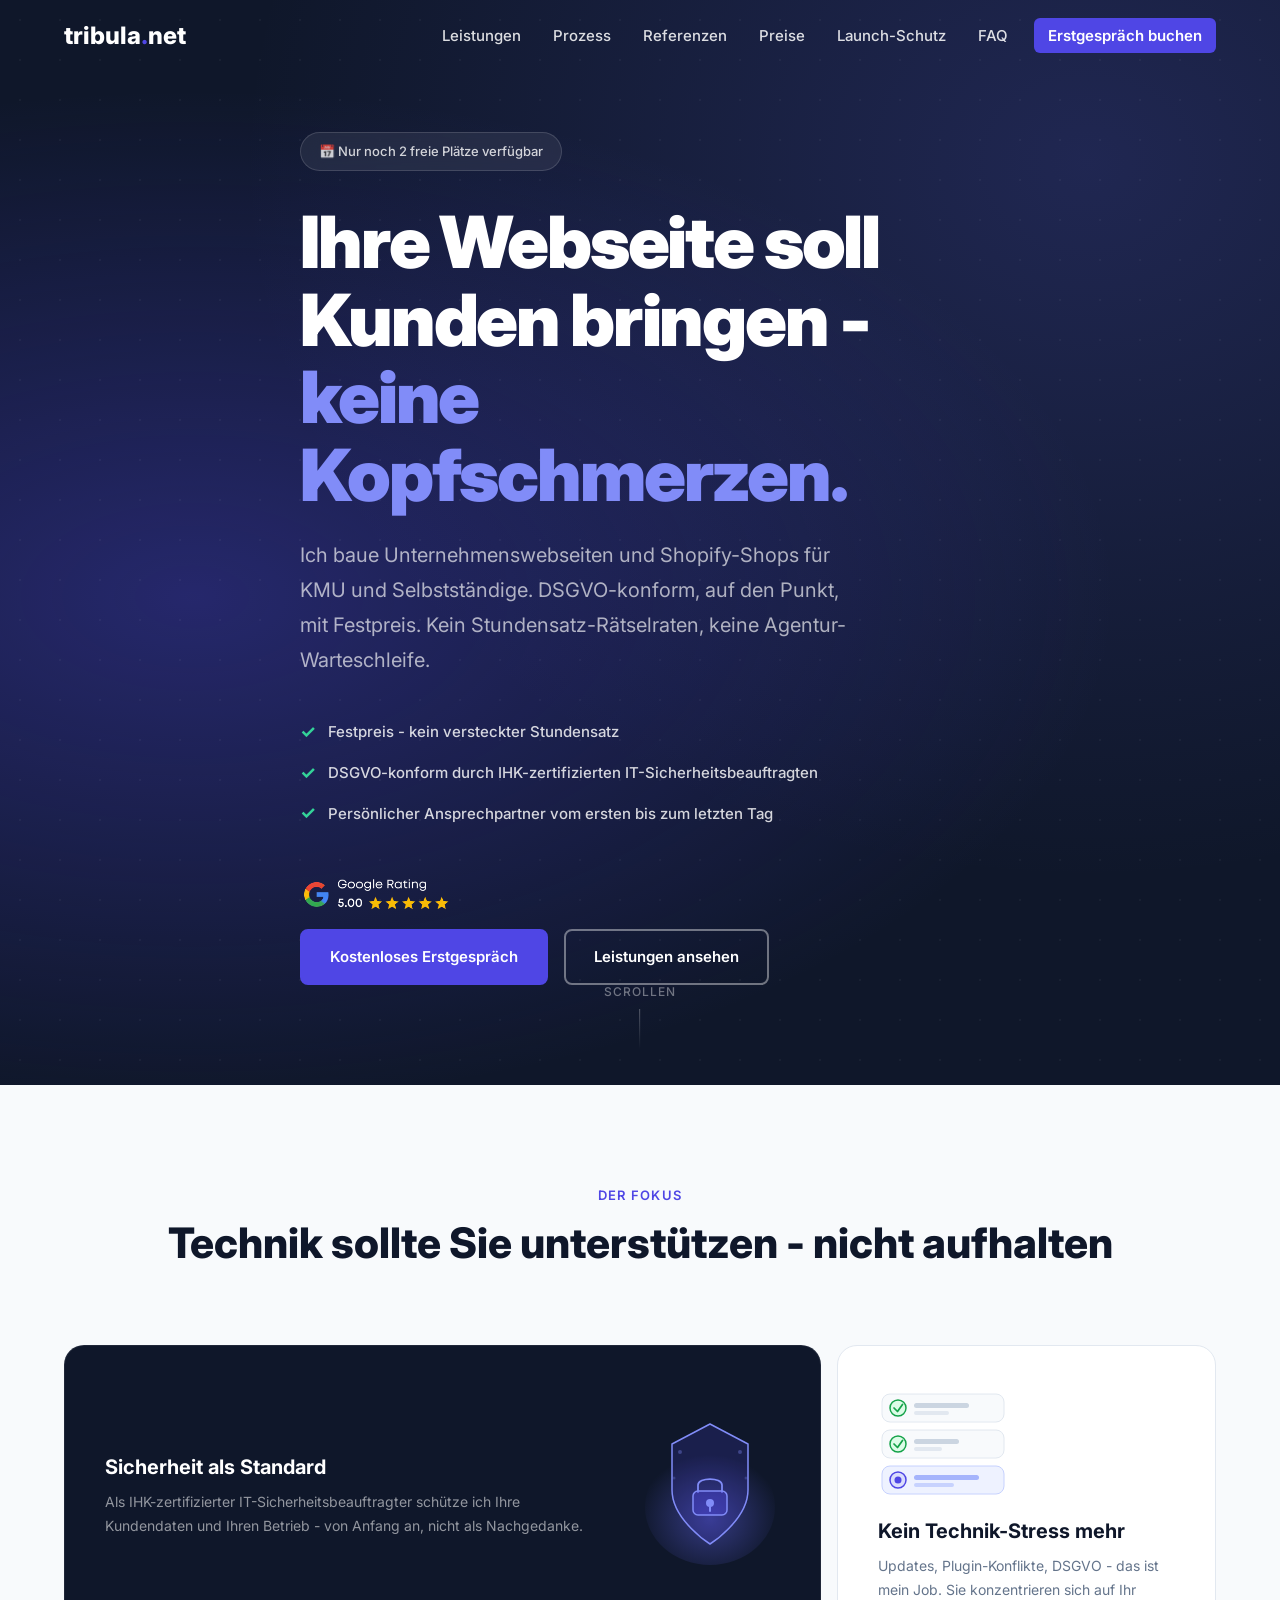
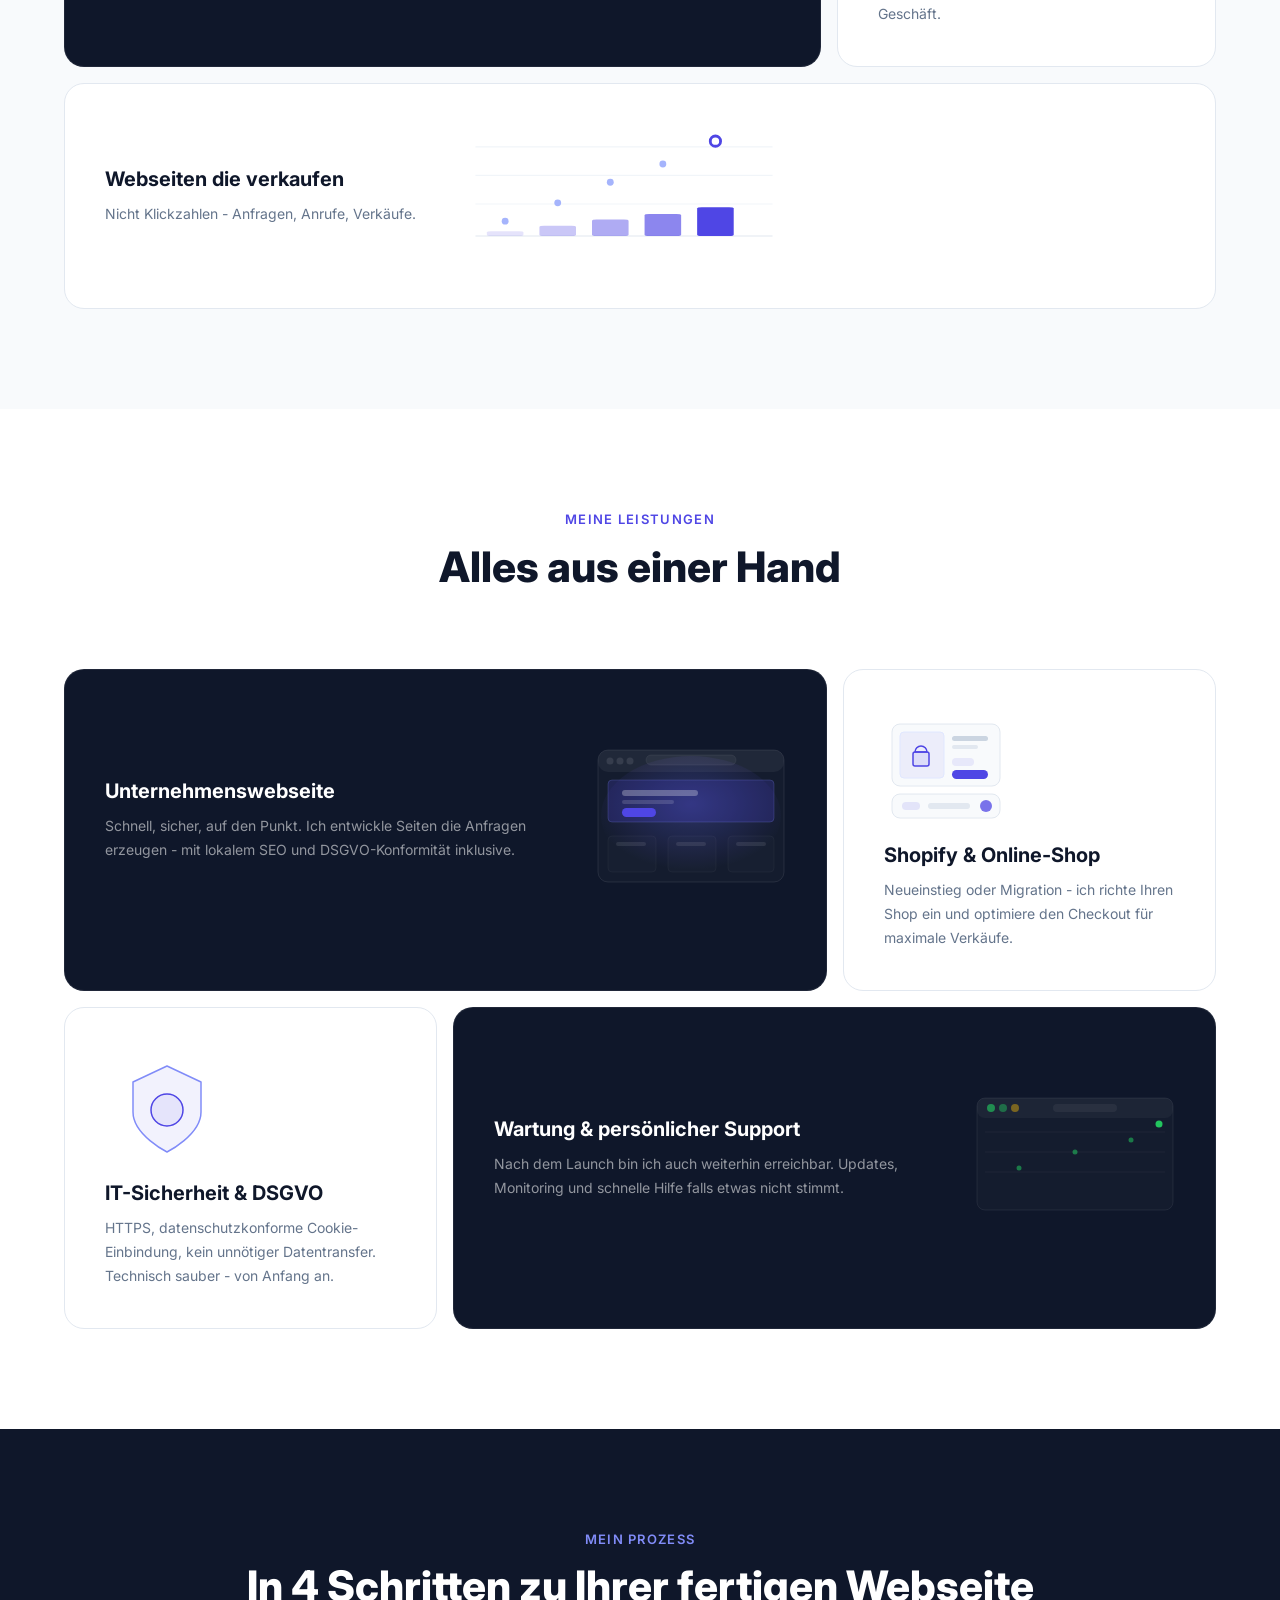
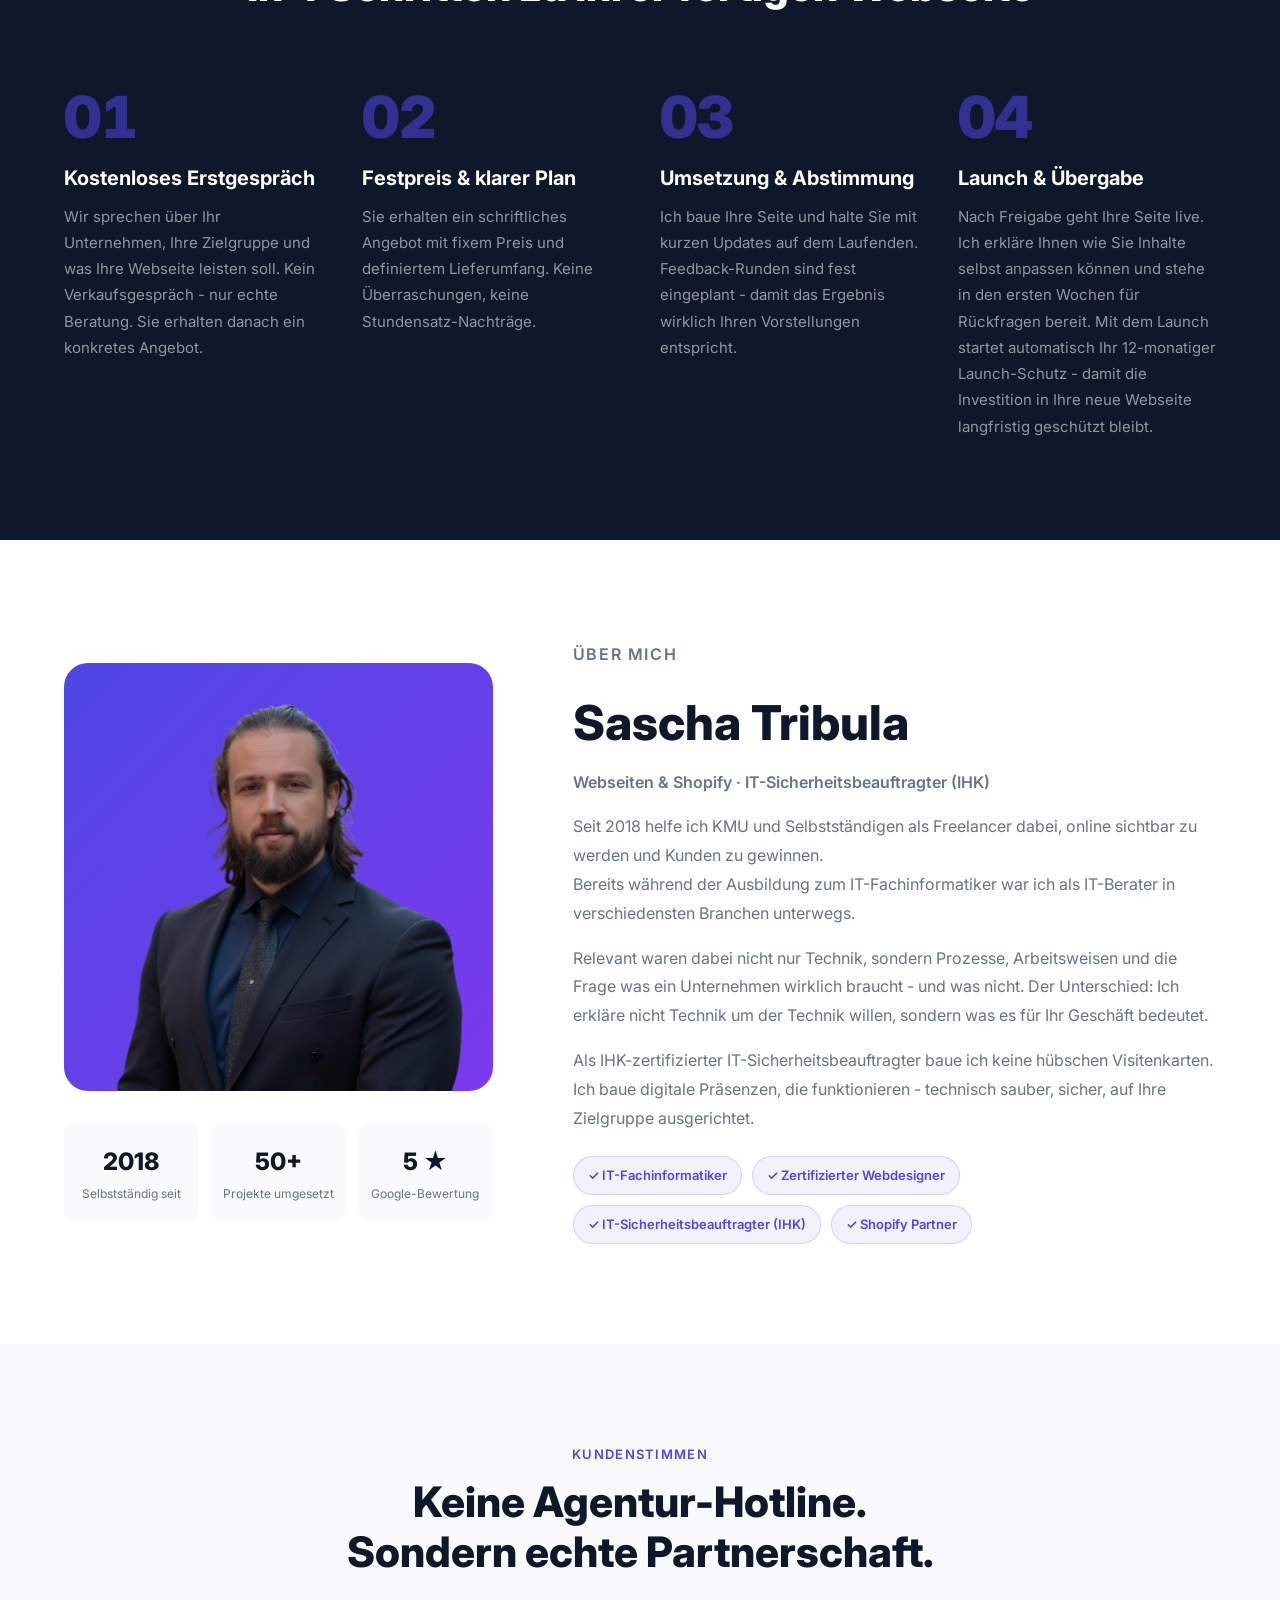
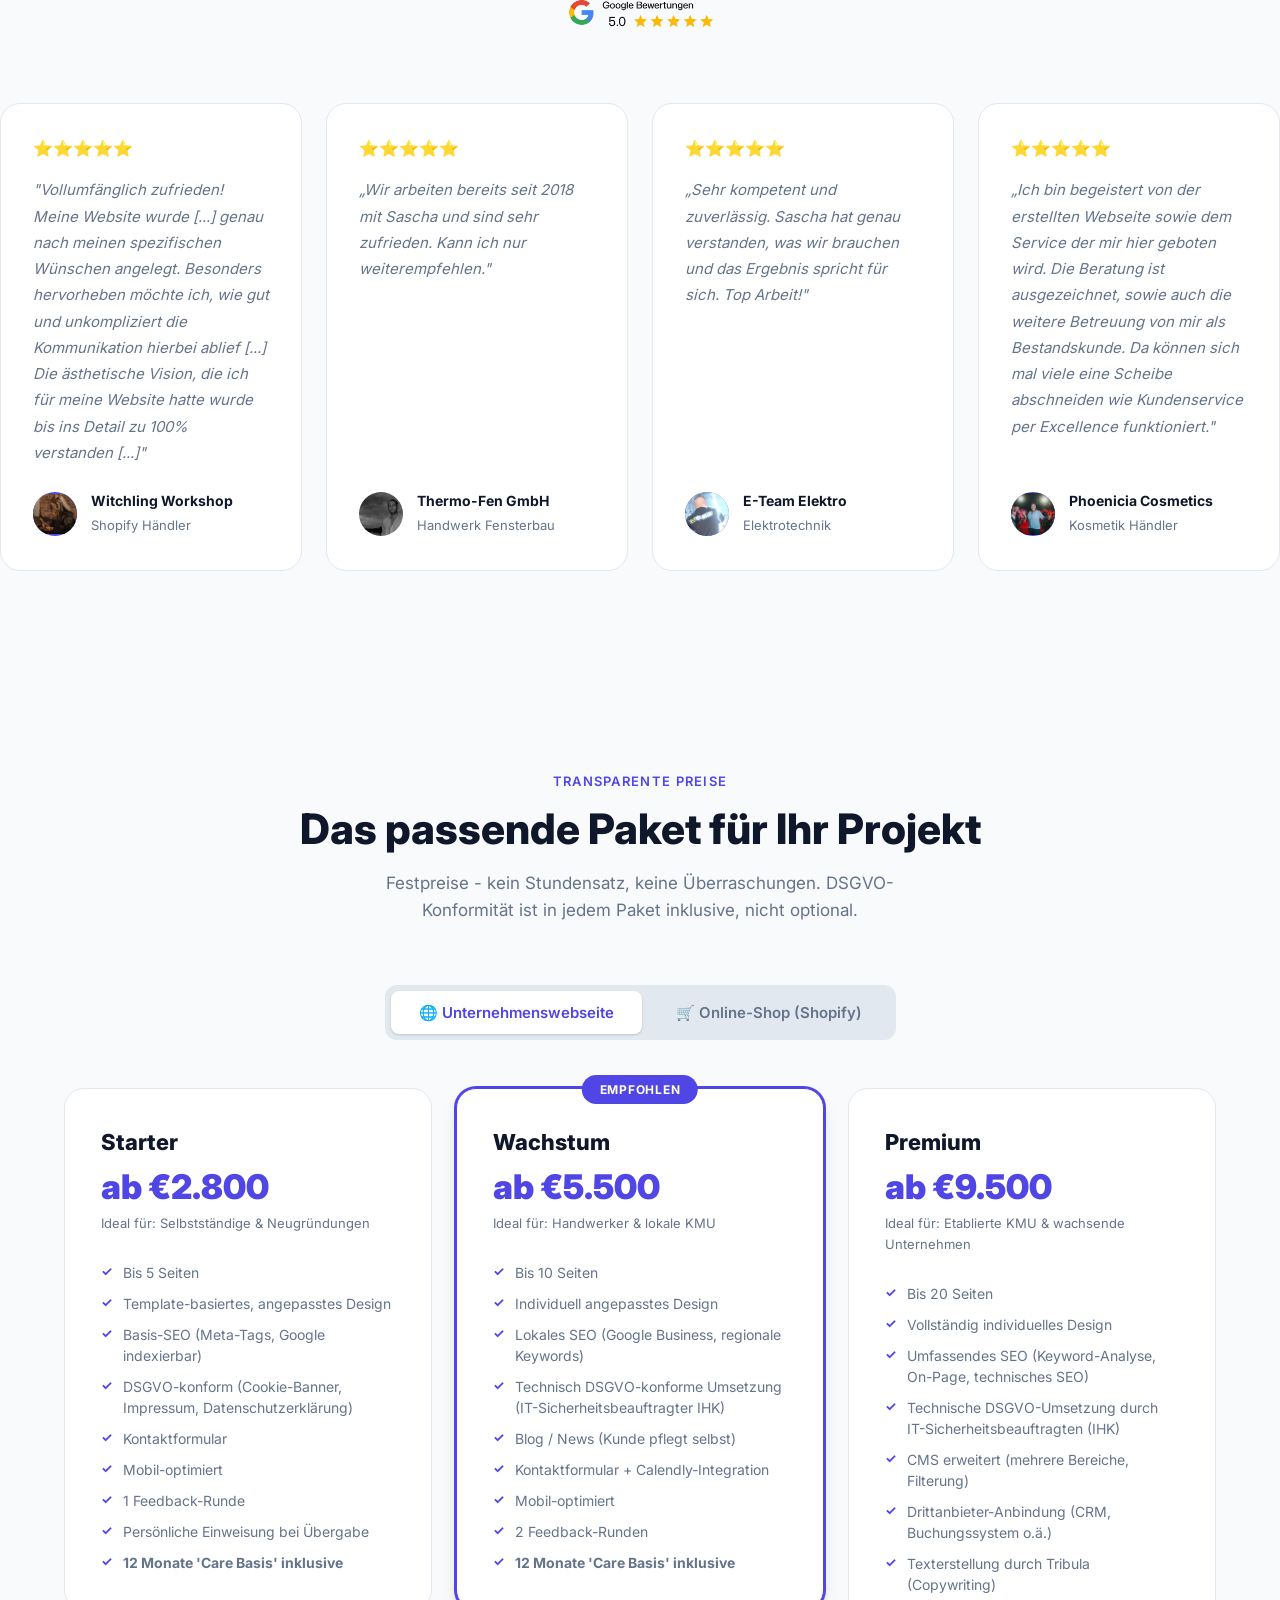
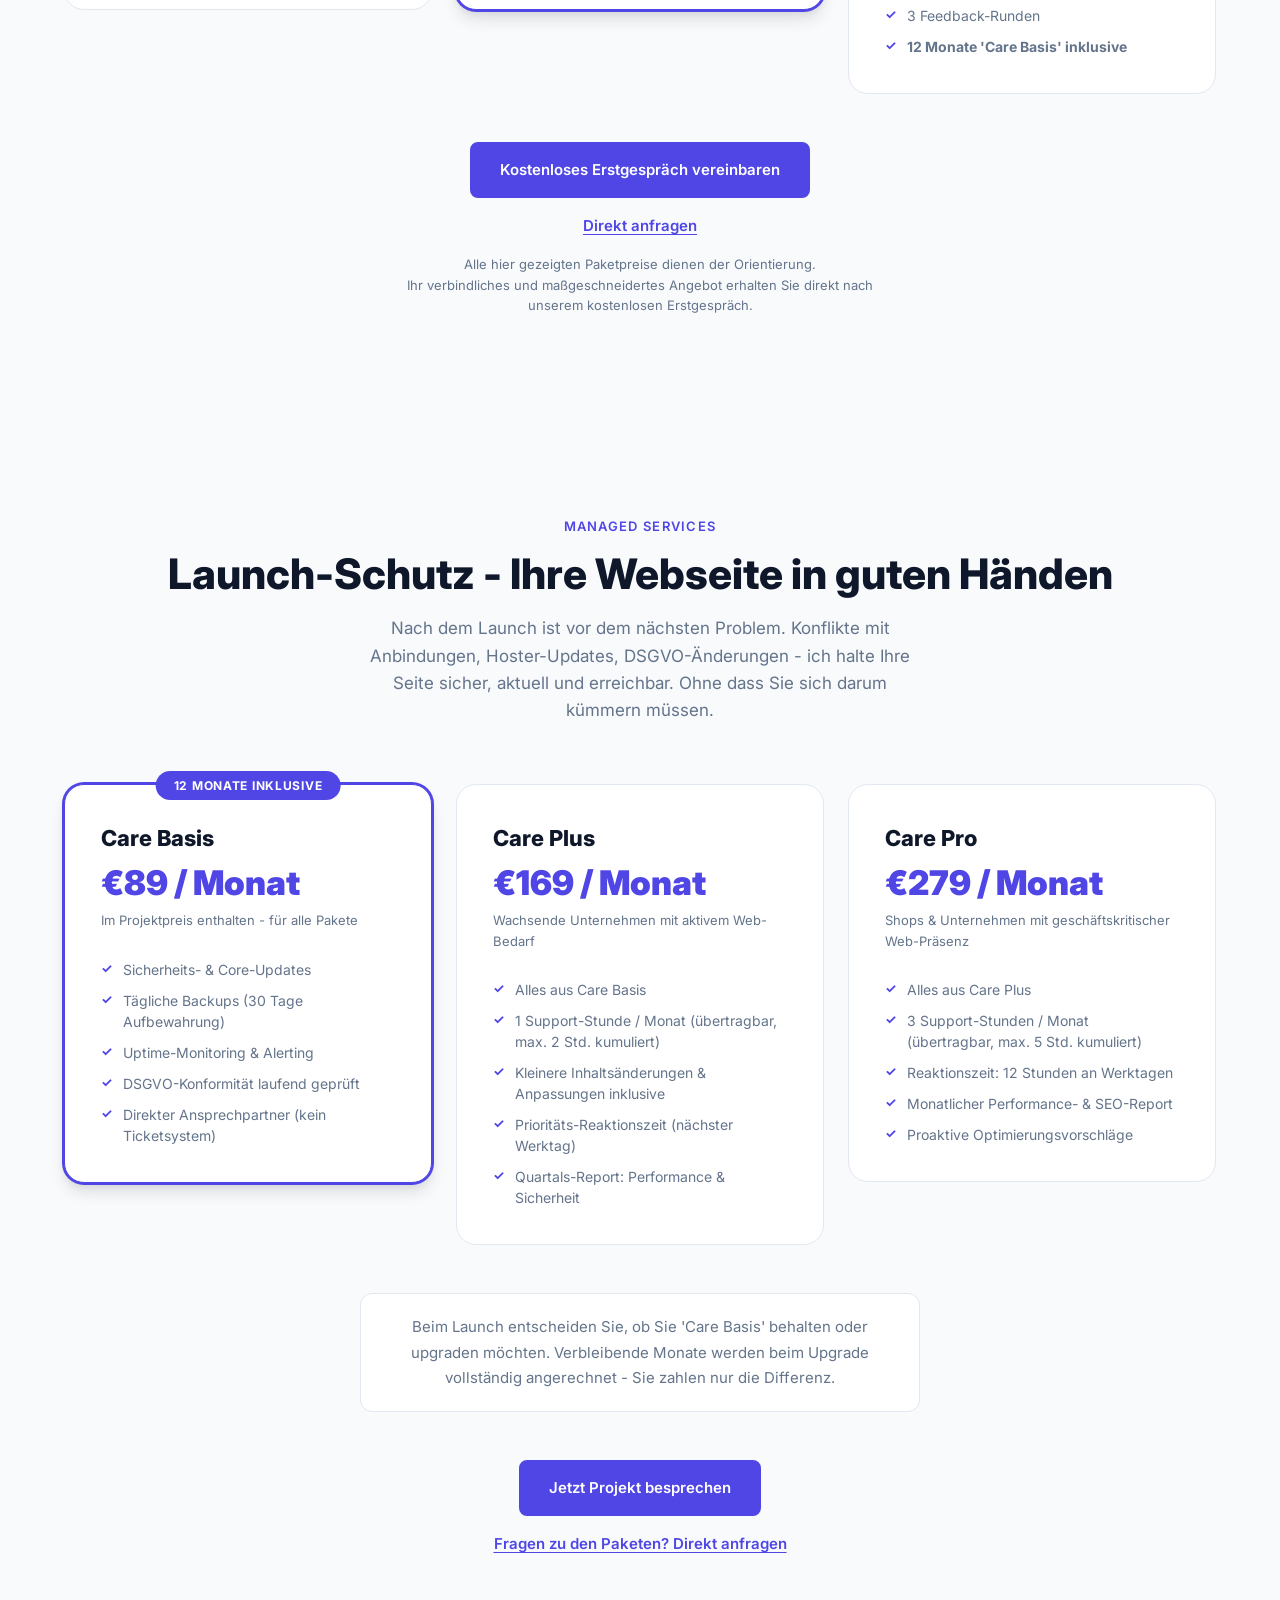
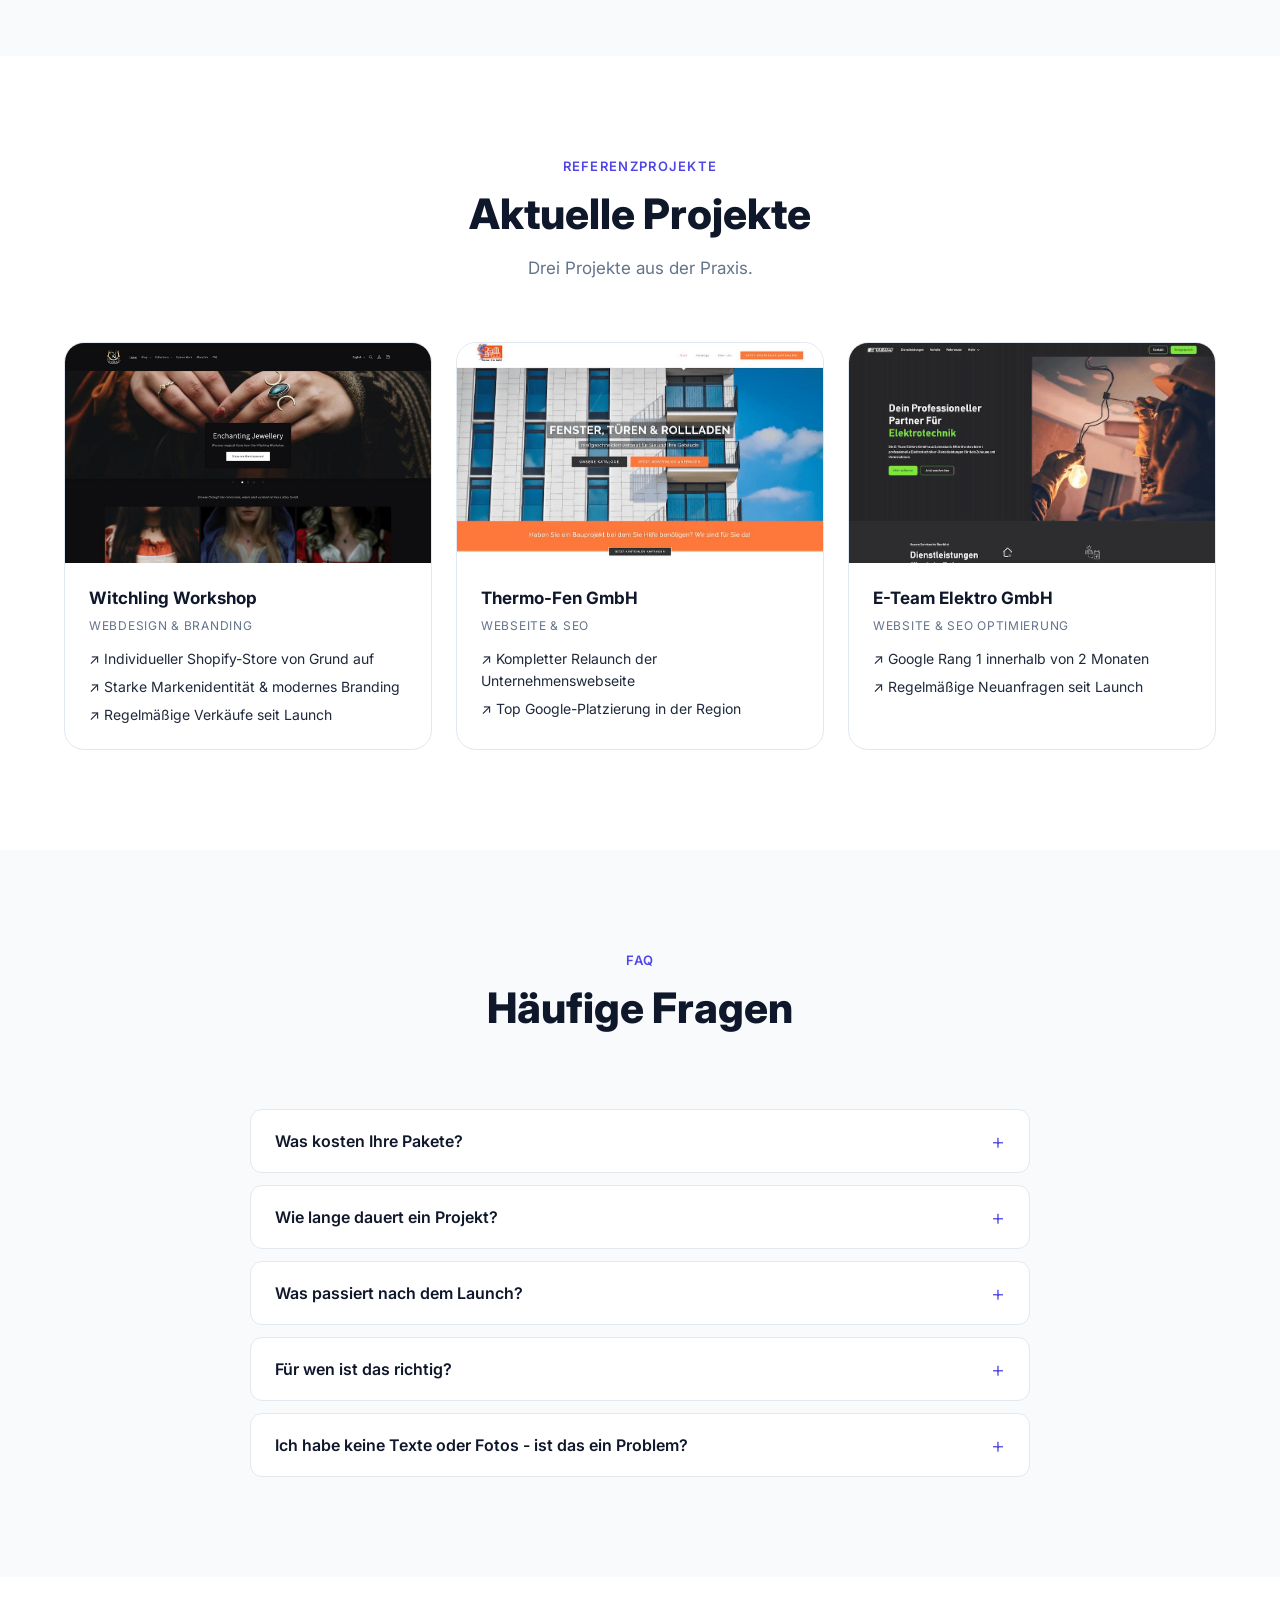
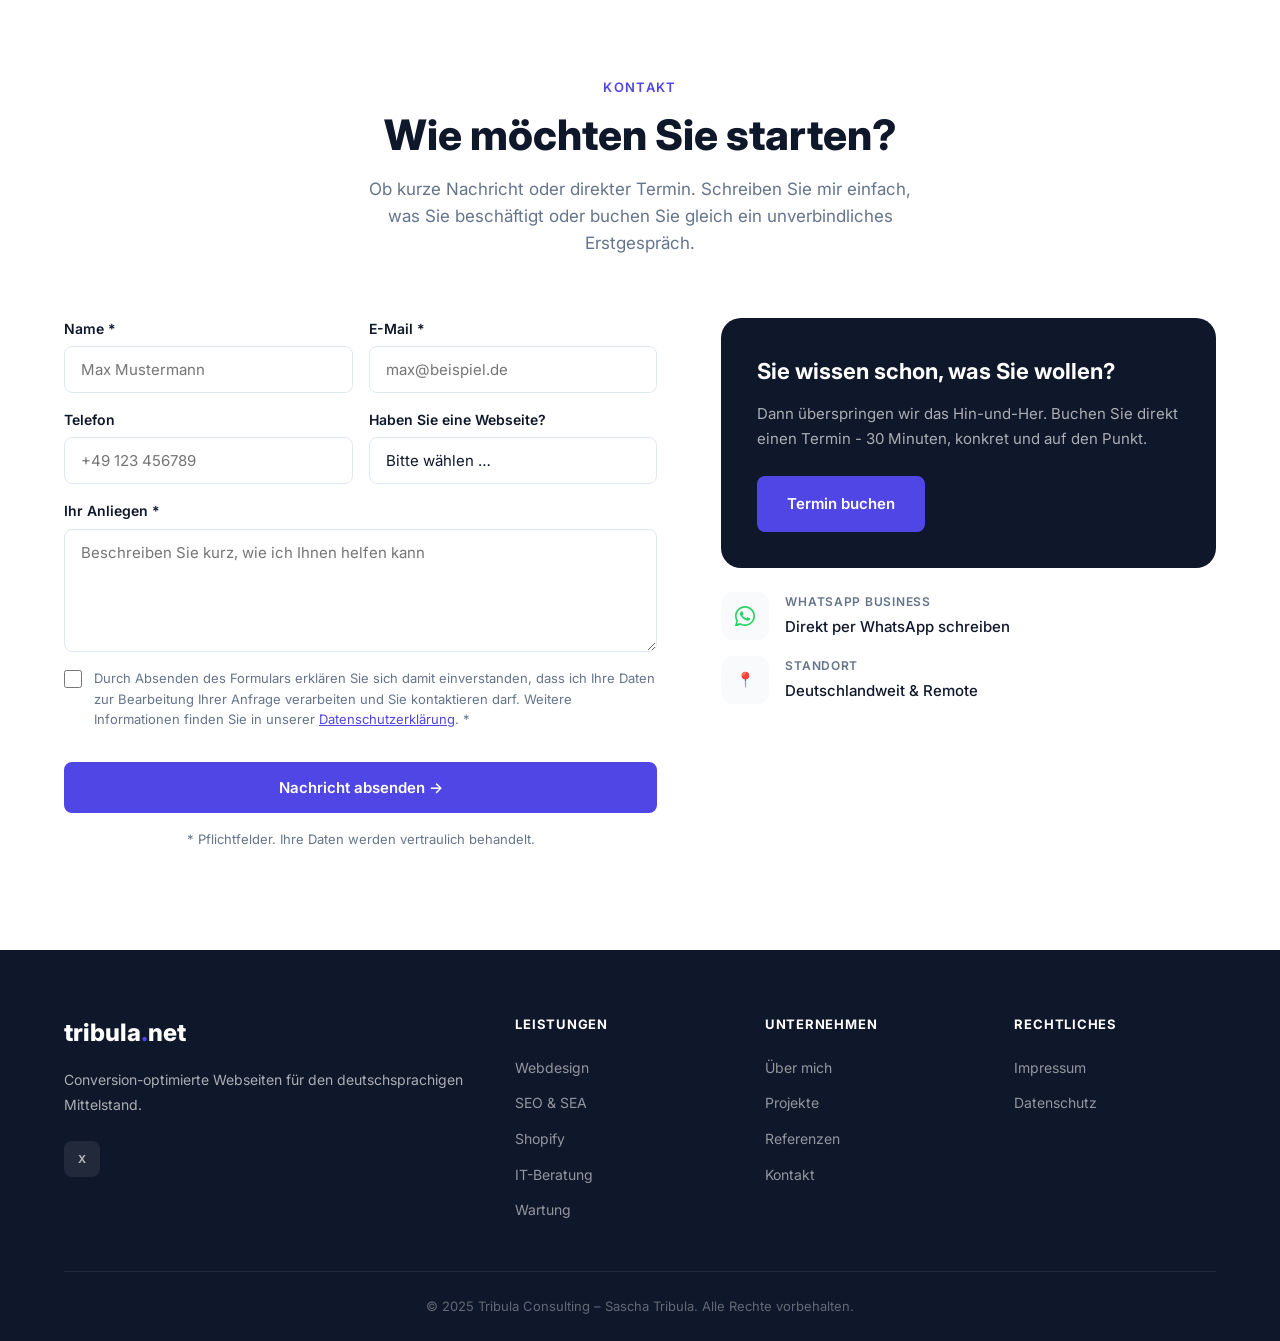
==== commit bdf8da3b: "Header Improvements, WhatsApp Business implemented in index and datenschutz, about me section overha" ====
--- a/index.html
+++ b/index.html
@@ -36,20 +36,22 @@
 
                     <!-- Text -->
                     <div class="hero-text">
-                        <!--<div class="hero-badge">⭐⭐⭐⭐⭐</div>-->
-                        <img src="assets/Google_Badge_white.webp" alt="Google Bewertung" class="header-badge-img"
-                            href="#">
+
+                        <!---->
+                        <div class="hero-badge">📅 Nur noch 2 freie Plätze verfügbar</div>
+
 
                         <h1 class="hero-title">
                             Ihre Webseite soll Kunden bringen -<br>
-                            <span class="accent-text">nicht Kopfschmerzen.</span>
+                            <span class="accent-text">keine Kopfschmerzen.</span>
                         </h1>
 
                         <p class="hero-subtitle">
-                            Ich baue Unternehmenswebseiten und Shopify-Shops für KMU und Selbstständige -
+                            Ich baue Unternehmenswebseiten und Shopify-Shops für KMU und Selbstständige.
                             DSGVO-konform, auf den Punkt, mit Festpreis.
                             Kein Stundensatz-Rätselraten, keine Agentur-Warteschleife.
                         </p>
+
 
                         <div class="hero-benefits">
                             <div class="hero-benefit"><span class="check">✓</span> Festpreis - kein versteckter
@@ -59,11 +61,13 @@
                             <div class="hero-benefit"><span class="check">✓</span> Persönlicher Ansprechpartner vom
                                 ersten bis zum letzten Tag</div>
                         </div>
-
+                        <img src="assets/Google_Badge_white.webp" alt="Google Bewertung" class="header-badge-img"
+                            href="#">
                         <div class="hero-actions">
                             <a href="#kontakt" class="btn btn-primary">Kostenloses Erstgespräch</a>
                             <a href="#leistungen" class="btn btn-outline">Leistungen ansehen</a>
                         </div>
+
                     </div>
 
                     <!-- Lottie animations - desktop only, aria-hidden -->
@@ -88,7 +92,7 @@
             <div class="container">
                 <div class="section-header">
                     <p class="section-label">Der Fokus</p>
-                    <h2 class="section-title">Technik sollte Sie unterstützen — nicht aufhalten</h2>
+                    <h2 class="section-title">Technik sollte Sie unterstützen - nicht aufhalten</h2>
                 </div>
 
                 <div class="bento-grid">
@@ -98,26 +102,32 @@
                         <div class="bento-split">
                             <div class="bento-text">
                                 <h3>Sicherheit als Standard</h3>
-                                <p>Als IHK-zertifizierter IT-Sicherheitsbeauftragter schütze ich Ihre Kundendaten und Ihren Betrieb — von Anfang an, nicht als Nachgedanke.</p>
+                                <p>Als IHK-zertifizierter IT-Sicherheitsbeauftragter schütze ich Ihre Kundendaten und
+                                    Ihren Betrieb - von Anfang an, nicht als Nachgedanke.</p>
                             </div>
                             <div class="bento-visual" aria-hidden="true">
                                 <svg width="140" height="160" viewBox="0 0 140 160" fill="none">
                                     <defs>
                                         <radialGradient id="sg" cx="50%" cy="60%" r="55%">
-                                            <stop offset="0%" stop-color="#6366f1" stop-opacity="0.45"/>
-                                            <stop offset="100%" stop-color="#6366f1" stop-opacity="0"/>
+                                            <stop offset="0%" stop-color="#6366f1" stop-opacity="0.45" />
+                                            <stop offset="100%" stop-color="#6366f1" stop-opacity="0" />
                                         </radialGradient>
                                     </defs>
-                                    <ellipse cx="70" cy="95" rx="65" ry="58" fill="url(#sg)" class="shield-glow"/>
-                                    <path d="M70 12L108 32V78C108 108 70 132 70 132C70 132 32 108 32 78V32L70 12Z" fill="rgba(79,70,229,0.18)" stroke="#818cf8" stroke-width="1.5" stroke-linejoin="round"/>
-                                    <path d="M58 80V73C58 65 82 65 82 73V80" stroke="#818cf8" stroke-width="1.75" fill="none" stroke-linecap="round" class="lock-shackle-anim"/>
-                                    <rect x="53" y="79" width="34" height="24" rx="5" fill="rgba(79,70,229,0.35)" stroke="#818cf8" stroke-width="1.5"/>
-                                    <circle cx="70" cy="91" r="4" fill="#818cf8"/>
-                                    <line x1="70" y1="95" x2="70" y2="99" stroke="#818cf8" stroke-width="2" stroke-linecap="round"/>
-                                    <circle cx="40" cy="40" r="2" fill="#818cf8" opacity="0.35"/>
-                                    <circle cx="100" cy="40" r="2" fill="#818cf8" opacity="0.35"/>
-                                    <circle cx="34" cy="66" r="1.5" fill="#818cf8" opacity="0.25"/>
-                                    <circle cx="106" cy="66" r="1.5" fill="#818cf8" opacity="0.25"/>
+                                    <ellipse cx="70" cy="95" rx="65" ry="58" fill="url(#sg)" class="shield-glow" />
+                                    <path d="M70 12L108 32V78C108 108 70 132 70 132C70 132 32 108 32 78V32L70 12Z"
+                                        fill="rgba(79,70,229,0.18)" stroke="#818cf8" stroke-width="1.5"
+                                        stroke-linejoin="round" />
+                                    <path d="M58 80V73C58 65 82 65 82 73V80" stroke="#818cf8" stroke-width="1.75"
+                                        fill="none" stroke-linecap="round" class="lock-shackle-anim" />
+                                    <rect x="53" y="79" width="34" height="24" rx="5" fill="rgba(79,70,229,0.35)"
+                                        stroke="#818cf8" stroke-width="1.5" />
+                                    <circle cx="70" cy="91" r="4" fill="#818cf8" />
+                                    <line x1="70" y1="95" x2="70" y2="99" stroke="#818cf8" stroke-width="2"
+                                        stroke-linecap="round" />
+                                    <circle cx="40" cy="40" r="2" fill="#818cf8" opacity="0.35" />
+                                    <circle cx="100" cy="40" r="2" fill="#818cf8" opacity="0.35" />
+                                    <circle cx="34" cy="66" r="1.5" fill="#818cf8" opacity="0.25" />
+                                    <circle cx="106" cy="66" r="1.5" fill="#818cf8" opacity="0.25" />
                                 </svg>
                             </div>
                         </div>
@@ -128,27 +138,36 @@
                         <div class="bento-stacked">
                             <div class="bento-visual" aria-hidden="true">
                                 <svg width="130" height="108" viewBox="0 0 130 108" fill="none">
-                                    <rect x="4" y="4" width="122" height="28" rx="8" fill="#f8fafc" stroke="#e2e8f0" stroke-width="1"/>
-                                    <circle cx="20" cy="18" r="8" fill="#dcfce7" stroke="#16a34a" stroke-width="1.5"/>
-                                    <path d="M16 18L19.5 21.5L24.5 14.5" stroke="#16a34a" stroke-width="1.75" stroke-linecap="round" stroke-linejoin="round"/>
-                                    <rect x="36" y="13" width="55" height="5" rx="2.5" fill="#cbd5e1"/>
-                                    <rect x="36" y="21" width="35" height="4" rx="2" fill="#e2e8f0"/>
-                                    <rect x="4" y="40" width="122" height="28" rx="8" fill="#f8fafc" stroke="#e2e8f0" stroke-width="1"/>
-                                    <circle cx="20" cy="54" r="8" fill="#dcfce7" stroke="#16a34a" stroke-width="1.5"/>
-                                    <path d="M16 54L19.5 57.5L24.5 50.5" stroke="#16a34a" stroke-width="1.75" stroke-linecap="round" stroke-linejoin="round"/>
-                                    <rect x="36" y="49" width="45" height="5" rx="2.5" fill="#cbd5e1"/>
-                                    <rect x="36" y="57" width="28" height="4" rx="2" fill="#e2e8f0"/>
-                                    <rect x="4" y="76" width="122" height="28" rx="8" fill="#eef2ff" stroke="#c7d2fe" stroke-width="1"/>
-                                    <circle cx="20" cy="90" r="8" fill="rgba(79,70,229,0.12)" stroke="#4f46e5" stroke-width="1.5" class="check-pending-bg"/>
-                                    <circle cx="20" cy="90" r="3.5" fill="#4f46e5" class="check-pending-dot"/>
-                                    <path class="check-pending-mark" d="M16 90L19.5 93.5L24.5 86.5" stroke="#16a34a" stroke-width="1.75" stroke-linecap="round" stroke-linejoin="round" fill="none"/>
-                                    <rect x="36" y="85" width="65" height="5" rx="2.5" fill="#a5b4fc"/>
-                                    <rect x="36" y="93" width="40" height="4" rx="2" fill="#c7d2fe"/>
+                                    <rect x="4" y="4" width="122" height="28" rx="8" fill="#f8fafc" stroke="#e2e8f0"
+                                        stroke-width="1" />
+                                    <circle cx="20" cy="18" r="8" fill="#dcfce7" stroke="#16a34a" stroke-width="1.5" />
+                                    <path d="M16 18L19.5 21.5L24.5 14.5" stroke="#16a34a" stroke-width="1.75"
+                                        stroke-linecap="round" stroke-linejoin="round" />
+                                    <rect x="36" y="13" width="55" height="5" rx="2.5" fill="#cbd5e1" />
+                                    <rect x="36" y="21" width="35" height="4" rx="2" fill="#e2e8f0" />
+                                    <rect x="4" y="40" width="122" height="28" rx="8" fill="#f8fafc" stroke="#e2e8f0"
+                                        stroke-width="1" />
+                                    <circle cx="20" cy="54" r="8" fill="#dcfce7" stroke="#16a34a" stroke-width="1.5" />
+                                    <path d="M16 54L19.5 57.5L24.5 50.5" stroke="#16a34a" stroke-width="1.75"
+                                        stroke-linecap="round" stroke-linejoin="round" />
+                                    <rect x="36" y="49" width="45" height="5" rx="2.5" fill="#cbd5e1" />
+                                    <rect x="36" y="57" width="28" height="4" rx="2" fill="#e2e8f0" />
+                                    <rect x="4" y="76" width="122" height="28" rx="8" fill="#eef2ff" stroke="#c7d2fe"
+                                        stroke-width="1" />
+                                    <circle cx="20" cy="90" r="8" fill="rgba(79,70,229,0.12)" stroke="#4f46e5"
+                                        stroke-width="1.5" class="check-pending-bg" />
+                                    <circle cx="20" cy="90" r="3.5" fill="#4f46e5" class="check-pending-dot" />
+                                    <path class="check-pending-mark" d="M16 90L19.5 93.5L24.5 86.5" stroke="#16a34a"
+                                        stroke-width="1.75" stroke-linecap="round" stroke-linejoin="round"
+                                        fill="none" />
+                                    <rect x="36" y="85" width="65" height="5" rx="2.5" fill="#a5b4fc" />
+                                    <rect x="36" y="93" width="40" height="4" rx="2" fill="#c7d2fe" />
                                 </svg>
                             </div>
                             <div class="bento-text">
                                 <h3>Kein Technik-Stress mehr</h3>
-                                <p>Updates, Plugin-Konflikte, DSGVO — das ist mein Job. Sie konzentrieren sich auf Ihr Geschäft.</p>
+                                <p>Updates, Plugin-Konflikte, DSGVO - das ist mein Job. Sie konzentrieren sich auf Ihr
+                                    Geschäft.</p>
                             </div>
                         </div>
                     </div>
@@ -158,25 +177,32 @@
                         <div class="bento-landscape">
                             <div class="bento-text">
                                 <h3>Webseiten die verkaufen</h3>
-                                <p>Nicht Klickzahlen — Anfragen, Anrufe, Verkäufe. Ich baue nach conversion-psychologischen Prinzipien.</p>
+                                <p>Nicht Klickzahlen - Anfragen, Anrufe, Verkäufe.</p>
                             </div>
                             <div class="bento-visual" aria-hidden="true">
                                 <svg viewBox="0 0 280 120" fill="none">
-                                    <line x1="10" y1="20" x2="270" y2="20" stroke="#f1f5f9" stroke-width="1"/>
-                                    <line x1="10" y1="45" x2="270" y2="45" stroke="#f1f5f9" stroke-width="1"/>
-                                    <line x1="10" y1="70" x2="270" y2="70" stroke="#f1f5f9" stroke-width="1"/>
-                                    <line x1="10" y1="98" x2="270" y2="98" stroke="#e2e8f0" stroke-width="1"/>
-                                    <rect x="20"  y="84" width="32" height="14" rx="4" fill="rgba(79,70,229,0.15)" class="bar bar-1"/>
-                                    <rect x="66"  y="68" width="32" height="30" rx="4" fill="rgba(79,70,229,0.30)" class="bar bar-2"/>
-                                    <rect x="112" y="50" width="32" height="48" rx="4" fill="rgba(79,70,229,0.45)" class="bar bar-3"/>
-                                    <rect x="158" y="34" width="32" height="64" rx="4" fill="rgba(79,70,229,0.65)" class="bar bar-4"/>
-                                    <rect x="204" y="14" width="32" height="84" rx="4" fill="#4f46e5" class="bar bar-5"/>
-                                    <polyline points="36,85 82,69 128,51 174,35 220,15" stroke="#818cf8" stroke-width="2" fill="none" stroke-linecap="round" stroke-linejoin="round" class="trend-line"/>
-                                    <circle cx="36"  cy="85" r="3" fill="#a5b4fc"/>
-                                    <circle cx="82"  cy="69" r="3" fill="#a5b4fc"/>
-                                    <circle cx="128" cy="51" r="3" fill="#a5b4fc"/>
-                                    <circle cx="174" cy="35" r="3" fill="#a5b4fc"/>
-                                    <circle cx="220" cy="15" r="4.5" fill="#fff" stroke="#4f46e5" stroke-width="2.5"/>
+                                    <line x1="10" y1="20" x2="270" y2="20" stroke="#f1f5f9" stroke-width="1" />
+                                    <line x1="10" y1="45" x2="270" y2="45" stroke="#f1f5f9" stroke-width="1" />
+                                    <line x1="10" y1="70" x2="270" y2="70" stroke="#f1f5f9" stroke-width="1" />
+                                    <line x1="10" y1="98" x2="270" y2="98" stroke="#e2e8f0" stroke-width="1" />
+                                    <rect x="20" y="84" width="32" height="14" rx="4" fill="rgba(79,70,229,0.15)"
+                                        class="bar bar-1" />
+                                    <rect x="66" y="68" width="32" height="30" rx="4" fill="rgba(79,70,229,0.30)"
+                                        class="bar bar-2" />
+                                    <rect x="112" y="50" width="32" height="48" rx="4" fill="rgba(79,70,229,0.45)"
+                                        class="bar bar-3" />
+                                    <rect x="158" y="34" width="32" height="64" rx="4" fill="rgba(79,70,229,0.65)"
+                                        class="bar bar-4" />
+                                    <rect x="204" y="14" width="32" height="84" rx="4" fill="#4f46e5"
+                                        class="bar bar-5" />
+                                    <polyline points="36,85 82,69 128,51 174,35 220,15" stroke="#818cf8"
+                                        stroke-width="2" fill="none" stroke-linecap="round" stroke-linejoin="round"
+                                        class="trend-line" />
+                                    <circle cx="36" cy="85" r="3" fill="#a5b4fc" />
+                                    <circle cx="82" cy="69" r="3" fill="#a5b4fc" />
+                                    <circle cx="128" cy="51" r="3" fill="#a5b4fc" />
+                                    <circle cx="174" cy="35" r="3" fill="#a5b4fc" />
+                                    <circle cx="220" cy="15" r="4.5" fill="#fff" stroke="#4f46e5" stroke-width="2.5" />
                                 </svg>
                             </div>
                         </div>
@@ -202,33 +228,44 @@
                         <div class="bento-split">
                             <div class="bento-text">
                                 <h3>Unternehmenswebseite</h3>
-                                <p>Schnell, sicher, auf den Punkt. Ich entwickle Seiten die Anfragen erzeugen — mit lokalem SEO und DSGVO-Konformität inklusive.</p>
+                                <p>Schnell, sicher, auf den Punkt. Ich entwickle Seiten die Anfragen erzeugen - mit
+                                    lokalem SEO und DSGVO-Konformität inklusive.</p>
                             </div>
                             <div class="bento-visual" aria-hidden="true">
                                 <svg width="190" height="136" viewBox="0 0 190 136" fill="none">
                                     <defs>
                                         <radialGradient id="sg-ws" cx="50%" cy="40%" r="55%">
-                                            <stop offset="0%" stop-color="#6366f1" stop-opacity="0.3"/>
-                                            <stop offset="100%" stop-color="#6366f1" stop-opacity="0"/>
+                                            <stop offset="0%" stop-color="#6366f1" stop-opacity="0.3" />
+                                            <stop offset="100%" stop-color="#6366f1" stop-opacity="0" />
                                         </radialGradient>
                                     </defs>
-                                    <ellipse cx="95" cy="68" rx="90" ry="60" fill="url(#sg-ws)"/>
-                                    <rect x="2" y="2" width="186" height="132" rx="10" stroke="rgba(255,255,255,0.09)" stroke-width="1" fill="rgba(255,255,255,0.02)"/>
-                                    <rect x="2" y="2" width="186" height="22" rx="10" fill="rgba(255,255,255,0.05)"/>
-                                    <circle cx="14" cy="13" r="3.5" fill="rgba(255,255,255,0.1)"/>
-                                    <circle cx="24" cy="13" r="3.5" fill="rgba(255,255,255,0.1)"/>
-                                    <circle cx="34" cy="13" r="3.5" fill="rgba(255,255,255,0.1)"/>
-                                    <rect x="50" y="7" width="90" height="10" rx="5" fill="rgba(255,255,255,0.05)" stroke="rgba(255,255,255,0.06)" stroke-width="1"/>
-                                    <rect x="12" y="32" width="166" height="42" rx="4" fill="rgba(79,70,229,0.22)" stroke="rgba(129,140,248,0.22)" stroke-width="1"/>
-                                    <rect x="26" y="42" width="76" height="6" rx="3" fill="rgba(255,255,255,0.28)"/>
-                                    <rect x="26" y="52" width="52" height="4" rx="2" fill="rgba(255,255,255,0.14)"/>
-                                    <rect x="26" y="60" width="34" height="9" rx="4.5" fill="#4f46e5" class="browser-cta"/>
-                                    <rect x="12" y="84" width="48" height="36" rx="4" fill="rgba(255,255,255,0.03)" stroke="rgba(255,255,255,0.07)" stroke-width="1" class="browser-card browser-card--1"/>
-                                    <rect x="72" y="84" width="48" height="36" rx="4" fill="rgba(255,255,255,0.03)" stroke="rgba(255,255,255,0.07)" stroke-width="1" class="browser-card browser-card--2"/>
-                                    <rect x="132" y="84" width="46" height="36" rx="4" fill="rgba(255,255,255,0.03)" stroke="rgba(255,255,255,0.07)" stroke-width="1" class="browser-card browser-card--3"/>
-                                    <rect x="20" y="94" width="30" height="4" rx="2" fill="rgba(255,255,255,0.09)"/>
-                                    <rect x="80" y="94" width="30" height="4" rx="2" fill="rgba(255,255,255,0.09)"/>
-                                    <rect x="140" y="94" width="30" height="4" rx="2" fill="rgba(255,255,255,0.09)"/>
+                                    <ellipse cx="95" cy="68" rx="90" ry="60" fill="url(#sg-ws)" />
+                                    <rect x="2" y="2" width="186" height="132" rx="10" stroke="rgba(255,255,255,0.09)"
+                                        stroke-width="1" fill="rgba(255,255,255,0.02)" />
+                                    <rect x="2" y="2" width="186" height="22" rx="10" fill="rgba(255,255,255,0.05)" />
+                                    <circle cx="14" cy="13" r="3.5" fill="rgba(255,255,255,0.1)" />
+                                    <circle cx="24" cy="13" r="3.5" fill="rgba(255,255,255,0.1)" />
+                                    <circle cx="34" cy="13" r="3.5" fill="rgba(255,255,255,0.1)" />
+                                    <rect x="50" y="7" width="90" height="10" rx="5" fill="rgba(255,255,255,0.05)"
+                                        stroke="rgba(255,255,255,0.06)" stroke-width="1" />
+                                    <rect x="12" y="32" width="166" height="42" rx="4" fill="rgba(79,70,229,0.22)"
+                                        stroke="rgba(129,140,248,0.22)" stroke-width="1" />
+                                    <rect x="26" y="42" width="76" height="6" rx="3" fill="rgba(255,255,255,0.28)" />
+                                    <rect x="26" y="52" width="52" height="4" rx="2" fill="rgba(255,255,255,0.14)" />
+                                    <rect x="26" y="60" width="34" height="9" rx="4.5" fill="#4f46e5"
+                                        class="browser-cta" />
+                                    <rect x="12" y="84" width="48" height="36" rx="4" fill="rgba(255,255,255,0.03)"
+                                        stroke="rgba(255,255,255,0.07)" stroke-width="1"
+                                        class="browser-card browser-card--1" />
+                                    <rect x="72" y="84" width="48" height="36" rx="4" fill="rgba(255,255,255,0.03)"
+                                        stroke="rgba(255,255,255,0.07)" stroke-width="1"
+                                        class="browser-card browser-card--2" />
+                                    <rect x="132" y="84" width="46" height="36" rx="4" fill="rgba(255,255,255,0.03)"
+                                        stroke="rgba(255,255,255,0.07)" stroke-width="1"
+                                        class="browser-card browser-card--3" />
+                                    <rect x="20" y="94" width="30" height="4" rx="2" fill="rgba(255,255,255,0.09)" />
+                                    <rect x="80" y="94" width="30" height="4" rx="2" fill="rgba(255,255,255,0.09)" />
+                                    <rect x="140" y="94" width="30" height="4" rx="2" fill="rgba(255,255,255,0.09)" />
                                 </svg>
                             </div>
                         </div>
@@ -239,23 +276,30 @@
                         <div class="bento-stacked">
                             <div class="bento-visual" aria-hidden="true">
                                 <svg width="124" height="102" viewBox="0 0 124 102" fill="none">
-                                    <rect x="8" y="4" width="108" height="62" rx="8" fill="#f8fafc" stroke="#e2e8f0" stroke-width="1"/>
-                                    <rect x="16" y="12" width="44" height="46" rx="4" fill="rgba(79,70,229,0.07)" stroke="#e0e7ff" stroke-width="1"/>
-                                    <path d="M31 32C31 28.7 33.7 26 37 26C40.3 26 43 28.7 43 32H31Z" stroke="#4f46e5" stroke-width="1.5" fill="none"/>
-                                    <rect x="29" y="32" width="16" height="14" rx="2" stroke="#4f46e5" stroke-width="1.5" fill="rgba(79,70,229,0.1)"/>
-                                    <rect x="68" y="16" width="36" height="5" rx="2.5" fill="#cbd5e1"/>
-                                    <rect x="68" y="25" width="26" height="4" rx="2" fill="#e2e8f0"/>
-                                    <rect x="68" y="38" width="22" height="8" rx="4" fill="rgba(79,70,229,0.1)"/>
-                                    <rect x="68" y="50" width="36" height="9" rx="4.5" fill="#4f46e5" class="shop-cta"/>
-                                    <rect x="8" y="74" width="108" height="24" rx="8" fill="#f8fafc" stroke="#e2e8f0" stroke-width="1"/>
-                                    <rect x="18" y="82" width="18" height="8" rx="4" fill="rgba(79,70,229,0.12)"/>
-                                    <rect x="44" y="83" width="42" height="6" rx="3" fill="#e2e8f0"/>
-                                    <circle cx="102" cy="86" r="6" fill="#4f46e5" opacity="0.75"/>
+                                    <rect x="8" y="4" width="108" height="62" rx="8" fill="#f8fafc" stroke="#e2e8f0"
+                                        stroke-width="1" />
+                                    <rect x="16" y="12" width="44" height="46" rx="4" fill="rgba(79,70,229,0.07)"
+                                        stroke="#e0e7ff" stroke-width="1" />
+                                    <path d="M31 32C31 28.7 33.7 26 37 26C40.3 26 43 28.7 43 32H31Z" stroke="#4f46e5"
+                                        stroke-width="1.5" fill="none" />
+                                    <rect x="29" y="32" width="16" height="14" rx="2" stroke="#4f46e5"
+                                        stroke-width="1.5" fill="rgba(79,70,229,0.1)" />
+                                    <rect x="68" y="16" width="36" height="5" rx="2.5" fill="#cbd5e1" />
+                                    <rect x="68" y="25" width="26" height="4" rx="2" fill="#e2e8f0" />
+                                    <rect x="68" y="38" width="22" height="8" rx="4" fill="rgba(79,70,229,0.1)" />
+                                    <rect x="68" y="50" width="36" height="9" rx="4.5" fill="#4f46e5"
+                                        class="shop-cta" />
+                                    <rect x="8" y="74" width="108" height="24" rx="8" fill="#f8fafc" stroke="#e2e8f0"
+                                        stroke-width="1" />
+                                    <rect x="18" y="82" width="18" height="8" rx="4" fill="rgba(79,70,229,0.12)" />
+                                    <rect x="44" y="83" width="42" height="6" rx="3" fill="#e2e8f0" />
+                                    <circle cx="102" cy="86" r="6" fill="#4f46e5" opacity="0.75" />
                                 </svg>
                             </div>
                             <div class="bento-text">
                                 <h3>Shopify &amp; Online-Shop</h3>
-                                <p>Neueinstieg oder Migration — ich richte Ihren Shop ein und optimiere den Checkout für maximale Verkäufe.</p>
+                                <p>Neueinstieg oder Migration - ich richte Ihren Shop ein und optimiere den Checkout für
+                                    maximale Verkäufe.</p>
                             </div>
                         </div>
                     </div>
@@ -265,18 +309,27 @@
                         <div class="bento-stacked">
                             <div class="bento-visual" aria-hidden="true">
                                 <svg width="124" height="102" viewBox="0 0 124 102" fill="none">
-                                    <path d="M62 8L96 24V54C96 77 62 94 62 94C62 94 28 77 28 54V24L62 8Z" fill="rgba(79,70,229,0.07)" stroke="#818cf8" stroke-width="1.5" stroke-linejoin="round"/>
-                                    <circle cx="62" cy="52" r="16" fill="rgba(79,70,229,0.08)" stroke="#4f46e5" stroke-width="1.5"/>
-                                    <path d="M53 52L58.5 57.5L71 45" stroke="#4f46e5" stroke-width="2" stroke-linecap="round" stroke-linejoin="round" class="security-check"/>
-                                    <rect x="4" y="32" width="16" height="7" rx="3.5" fill="#dcfce7" stroke="#16a34a" stroke-width="1" class="security-badge security-badge--1"/>
-                                    <rect x="104" y="32" width="16" height="7" rx="3.5" fill="#dcfce7" stroke="#16a34a" stroke-width="1" class="security-badge security-badge--2"/>
-                                    <rect x="4" y="52" width="16" height="7" rx="3.5" fill="#dcfce7" stroke="#16a34a" stroke-width="1" class="security-badge security-badge--3"/>
-                                    <rect x="104" y="52" width="16" height="7" rx="3.5" fill="#dcfce7" stroke="#16a34a" stroke-width="1" class="security-badge security-badge--4"/>
+                                    <path d="M62 8L96 24V54C96 77 62 94 62 94C62 94 28 77 28 54V24L62 8Z"
+                                        fill="rgba(79,70,229,0.07)" stroke="#818cf8" stroke-width="1.5"
+                                        stroke-linejoin="round" />
+                                    <circle cx="62" cy="52" r="16" fill="rgba(79,70,229,0.08)" stroke="#4f46e5"
+                                        stroke-width="1.5" />
+                                    <path d="M53 52L58.5 57.5L71 45" stroke="#4f46e5" stroke-width="2"
+                                        stroke-linecap="round" stroke-linejoin="round" class="security-check" />
+                                    <rect x="4" y="32" width="16" height="7" rx="3.5" fill="#dcfce7" stroke="#16a34a"
+                                        stroke-width="1" class="security-badge security-badge--1" />
+                                    <rect x="104" y="32" width="16" height="7" rx="3.5" fill="#dcfce7" stroke="#16a34a"
+                                        stroke-width="1" class="security-badge security-badge--2" />
+                                    <rect x="4" y="52" width="16" height="7" rx="3.5" fill="#dcfce7" stroke="#16a34a"
+                                        stroke-width="1" class="security-badge security-badge--3" />
+                                    <rect x="104" y="52" width="16" height="7" rx="3.5" fill="#dcfce7" stroke="#16a34a"
+                                        stroke-width="1" class="security-badge security-badge--4" />
                                 </svg>
                             </div>
                             <div class="bento-text">
                                 <h3>IT-Sicherheit &amp; DSGVO</h3>
-                                <p>HTTPS, datenschutzkonforme Cookie-Einbindung, kein unnötiger Datentransfer. Technisch sauber — von Anfang an.</p>
+                                <p>HTTPS, datenschutzkonforme Cookie-Einbindung, kein unnötiger Datentransfer. Technisch
+                                    sauber - von Anfang an.</p>
                             </div>
                         </div>
                     </div>
@@ -286,25 +339,33 @@
                         <div class="bento-split">
                             <div class="bento-text">
                                 <h3>Wartung &amp; persönlicher Support</h3>
-                                <p>Nach dem Launch bin ich Ihr Ansprechpartner — kein Ticketsystem. Updates, Monitoring und schnelle Hilfe wenn etwas nicht stimmt.</p>
+                                <p>Nach dem Launch bin ich auch weiterhin erreichbar. Updates, Monitoring
+                                    und schnelle Hilfe falls etwas nicht stimmt.</p>
                             </div>
                             <div class="bento-visual" aria-hidden="true">
                                 <svg width="200" height="116" viewBox="0 0 200 116" fill="none">
-                                    <rect x="2" y="2" width="196" height="112" rx="8" stroke="rgba(255,255,255,0.07)" stroke-width="1" fill="rgba(255,255,255,0.02)"/>
-                                    <rect x="2" y="2" width="196" height="20" rx="8" fill="rgba(255,255,255,0.04)"/>
-                                    <circle cx="16" cy="12" r="4" fill="#22c55e" opacity="0.65"/>
-                                    <circle cx="28" cy="12" r="4" fill="#22c55e" opacity="0.45"/>
-                                    <circle cx="40" cy="12" r="4" fill="#eab308" opacity="0.45"/>
-                                    <rect x="78" y="8" width="64" height="8" rx="4" fill="rgba(255,255,255,0.05)"/>
-                                    <polyline points="16,82 44,72 72,74 100,56 128,60 156,44 184,28" stroke="#22c55e" stroke-width="1.5" fill="none" stroke-linecap="round" stroke-linejoin="round" opacity="0.8" class="uptime-line"/>
-                                    <path d="M16,82 44,72 72,74 100,56 128,60 156,44 184,28 V102 H16 Z" fill="rgba(34,197,94,0.06)" class="uptime-fill"/>
-                                    <circle cx="44"  cy="72" r="2.5" fill="#22c55e" opacity="0.55"/>
-                                    <circle cx="100" cy="56" r="2.5" fill="#22c55e" opacity="0.55"/>
-                                    <circle cx="156" cy="44" r="2.5" fill="#22c55e" opacity="0.55"/>
-                                    <circle cx="184" cy="28" r="3.5" fill="#22c55e" class="uptime-dot"/>
-                                    <line x1="10" y1="36" x2="190" y2="36" stroke="rgba(255,255,255,0.04)" stroke-width="1"/>
-                                    <line x1="10" y1="56" x2="190" y2="56" stroke="rgba(255,255,255,0.04)" stroke-width="1"/>
-                                    <line x1="10" y1="76" x2="190" y2="76" stroke="rgba(255,255,255,0.04)" stroke-width="1"/>
+                                    <rect x="2" y="2" width="196" height="112" rx="8" stroke="rgba(255,255,255,0.07)"
+                                        stroke-width="1" fill="rgba(255,255,255,0.02)" />
+                                    <rect x="2" y="2" width="196" height="20" rx="8" fill="rgba(255,255,255,0.04)" />
+                                    <circle cx="16" cy="12" r="4" fill="#22c55e" opacity="0.65" />
+                                    <circle cx="28" cy="12" r="4" fill="#22c55e" opacity="0.45" />
+                                    <circle cx="40" cy="12" r="4" fill="#eab308" opacity="0.45" />
+                                    <rect x="78" y="8" width="64" height="8" rx="4" fill="rgba(255,255,255,0.05)" />
+                                    <polyline points="16,82 44,72 72,74 100,56 128,60 156,44 184,28" stroke="#22c55e"
+                                        stroke-width="1.5" fill="none" stroke-linecap="round" stroke-linejoin="round"
+                                        opacity="0.8" class="uptime-line" />
+                                    <path d="M16,82 44,72 72,74 100,56 128,60 156,44 184,28 V102 H16 Z"
+                                        fill="rgba(34,197,94,0.06)" class="uptime-fill" />
+                                    <circle cx="44" cy="72" r="2.5" fill="#22c55e" opacity="0.55" />
+                                    <circle cx="100" cy="56" r="2.5" fill="#22c55e" opacity="0.55" />
+                                    <circle cx="156" cy="44" r="2.5" fill="#22c55e" opacity="0.55" />
+                                    <circle cx="184" cy="28" r="3.5" fill="#22c55e" class="uptime-dot" />
+                                    <line x1="10" y1="36" x2="190" y2="36" stroke="rgba(255,255,255,0.04)"
+                                        stroke-width="1" />
+                                    <line x1="10" y1="56" x2="190" y2="56" stroke="rgba(255,255,255,0.04)"
+                                        stroke-width="1" />
+                                    <line x1="10" y1="76" x2="190" y2="76" stroke="rgba(255,255,255,0.04)"
+                                        stroke-width="1" />
                                 </svg>
                             </div>
                         </div>
@@ -399,17 +460,20 @@
                     <p class="section-label">Über mich</p>
                     <h2>Sascha Tribula</h2>
                     <p class="about-role">Webseiten &amp; Shopify · IT-Sicherheitsbeauftragter (IHK)</p>
-                    <p>Hinter Tribula Consulting stehe ich - Sascha Tribula.
-                        Seit 2018 helfe ich KMU und Selbstständigen dabei, digital
-                        sichtbar zu werden und Kunden zu gewinnen.</p>
-                    <p>Als gelernter IT-Fachinformatiker und IHK-zertifizierter
-                        IT-Sicherheitsbeauftragter baue ich keine hübschen Visitenkarten.
-                        Ich baue digitale Präsenzen die funktionieren - technisch sauber,
-                        auf Sicherheit ausgelegt und auf Ihre
-                        Zielgruppe ausgerichtet.</p>
-                    <p>Meine Kunden bekommen einen direkten Ansprechpartner,
-                        keine Agentur-Hotline. Das ist kein Versprechen -
-                        das können Sie in den Bewertungen nachlesen.</p>
+                    <p>Seit 2018 helfe ich KMU und Selbstständigen als Freelancer dabei, online sichtbar zu werden und
+                        Kunden zu gewinnen. <br>
+                        Bereits während der Ausbildung zum IT-Fachinformatiker war ich als
+                        IT-Berater in verschiedensten Branchen unterwegs.</p>
+
+                    <p>Relevant waren dabei nicht nur Technik, sondern Prozesse, Arbeitsweisen und die Frage was ein
+                        Unternehmen
+                        wirklich braucht - und was nicht. Der Unterschied: Ich erkläre nicht Technik um der Technik
+                        willen,
+                        sondern was es für Ihr Geschäft bedeutet.</p>
+
+                    <p>Als IHK-zertifizierter IT-Sicherheitsbeauftragter baue ich keine hübschen Visitenkarten. Ich
+                        baue digitale Präsenzen, die funktionieren - technisch sauber, sicher, auf Ihre Zielgruppe
+                        ausgerichtet.</p>
                     <div class="about-badges">
                         <span class="badge">✓ IT-Fachinformatiker</span>
                         <span class="badge">✓ Zertifizierter Webdesigner</span>
@@ -653,10 +717,11 @@
                 <!-- CTA -->
                 <div class="pricing-cta">
                     <a href="#kontakt" class="btn btn-primary">Kostenloses Erstgespräch vereinbaren</a>
-                    <a href="mailto:info@tribula.net" class="pricing-cta-link">Direkt anfragen</a>
+                    <a href="#kontakt" class="pricing-cta-link">Direkt anfragen</a>
                     <p class="pricing-cta-note">Alle hier gezeigten Paketpreise dienen der Orientierung.
                         <br>Ihr verbindliches und maßgeschneidertes Angebot erhalten Sie
-                        direkt nach unserem kostenlosen Erstgespräch.</p>
+                        direkt nach unserem kostenlosen Erstgespräch.
+                    </p>
                 </div>
 
             </div>
@@ -731,7 +796,9 @@
 
                 <div class="pricing-cta">
                     <a href="#kontakt" class="btn btn-primary">Jetzt Projekt besprechen</a>
-                    <a href="mailto:info@tribula.net" class="pricing-cta-link">Fragen zu den Paketen? Direkt anfragen</a>
+                    <a href="#kontakt" class="pricing-cta-link">Fragen zu den Paketen? Direkt
+                        anfragen</a>
+
                 </div>
 
             </div>
@@ -744,7 +811,7 @@
                 <div class="section-header">
                     <p class="section-label">Referenzprojekte</p>
                     <h2 class="section-title">Aktuelle Projekte</h2>
-                    <p class="section-desc">Ein Auszug aus meinem Portfolio - echte Projekte für echte Unternehmen.</p>
+                    <p class="section-desc">Drei Projekte aus der Praxis.</p>
                 </div>
 
                 <div class="projects-grid">
@@ -868,10 +935,9 @@
                                 <span class="faq-icon">+</span>
                             </button>
                             <div class="faq-answer">
-                                <p>Nein. Im Premium-Paket ist Texterstellung durch mich
-                                    inklusive. Für andere Pakete helfe ich Ihnen mit einem Briefing
-                                    das Ihnen zeigt was Sie brauchen - und empfehle bei Bedarf
-                                    einen Fotografen in Ihrer Region.</p>
+                                <p>Nein das ist überhaupt kein Problem. Im Premium-Paket ist Texterstellung durch mich
+                                    inklusive, in anderen Paketen flexibel zubuchbar, was genau im Detail für Sie und
+                                    Ihr Unternehmen Sinn macht, klären wir aber unkompliziert im Gespräch</p>
                             </div>
                         </div>
 
@@ -887,7 +953,7 @@
                 <div class="section-header">
                     <p class="section-label">Kontakt</p>
                     <h2 class="section-title">Wie möchten Sie starten?</h2>
-                    <p class="section-desc">Ob kurze Nachricht oder direkter Termin - beides ist willkommen.
+                    <p class="section-desc">Ob kurze Nachricht oder direkter Termin.
                         Schreiben Sie mir einfach, was Sie beschäftigt oder buchen Sie
                         gleich ein unverbindliches Erstgespräch.</p>
                 </div>
@@ -951,7 +1017,7 @@
                     <!-- Sidebar -->
                     <div class="fade-in">
                         <div class="contact-cta-card">
-                            <h3>Sie wissen schon, was sie wollen?</h3>
+                            <h3>Sie wissen schon, was Sie wollen?</h3>
                             <p>Dann überspringen wir das Hin-und-Her. Buchen Sie direkt
                                 einen Termin - 30 Minuten, konkret und auf den Punkt.</p>
                             <a href="https://calendly.com/tribula/discovery" class="btn btn-primary">Termin buchen</a>
@@ -959,10 +1025,32 @@
 
                         <div class="contact-details">
                             <div class="contact-detail">
-                                <span class="detail-icon">📧</span>
+                                <span class="detail-icon">
+                                    <svg xmlns="http://www.w3.org/2000/svg" width="20" height="20" viewBox="0 0 24 24"
+                                        fill="#25D366" aria-hidden="true">
+                                        <path d="M17.472 14.382c-.297-.149-1.758-.867-2.03-.967-.273-.099-.471-.148-.67.15
+                     -.197.297-.767.966-.94 1.164-.173.199-.347.223-.644.075-.297-.15-1.255-.463
+                     -2.39-1.475-.883-.788-1.48-1.761-1.653-2.059-.173-.297-.018-.458.13-.606
+                     .134-.133.298-.347.446-.52.149-.174.198-.298.298-.497.099-.198.05-.371
+                     -.025-.52-.075-.149-.669-1.612-.916-2.207-.242-.579-.487-.5-.669-.51
+                     -.173-.008-.371-.01-.57-.01-.198 0-.52.074-.792.372-.272.297-1.04 1.016
+                     -1.04 2.479 0 1.462 1.065 2.875 1.213 3.074.149.198 2.096 3.2 5.077 4.487
+                     .709.306 1.262.489 1.694.625.712.227 1.36.195 1.871.118.571-.085 1.758-.719
+                     2.006-1.413.248-.694.248-1.289.173-1.413-.074-.124-.272-.198-.57-.347z" />
+                                        <path d="M12 0C5.373 0 0 5.373 0 12c0 2.136.564 4.14 1.542 5.877L.057 23.535a.75.75 
+                     0 0 0 .906.919l5.803-1.525A11.95 11.95 0 0 0 12 24c6.627 0 12-5.373 12-12
+                     S18.627 0 12 0zm0 22c-1.891 0-3.667-.523-5.188-1.427l-.372-.22-3.853 1.013
+                     1.026-3.763-.242-.389A9.96 9.96 0 0 1 2 12C2 6.477 6.477 2 12 2s10 4.477 
+                     10 10-4.477 10-10 10z" />
+                                    </svg>
+                                </span>
                                 <div>
-                                    <strong>E-Mail</strong>
-                                    <a href="mailto:info@tribula.net">info@tribula.net</a>
+                                    <strong>WhatsApp Business</strong>
+                                    <a href="https://wa.me/message/MQQNTQNW4Q3QI1?text=Hallo%20Sascha%2C%20ich%20interessiere%20mich%20f%C3%BCr%20eine%20neue%20Website.%20Wann%20hast%20du%20kurz%20Zeit%20f%C3%BCr%20ein%20Gespr%C3%A4ch%3F"
+                                        target="_blank" rel="noopener noreferrer"
+                                        aria-label="Tribula Consulting auf WhatsApp schreiben (öffnet WhatsApp)">
+                                        Direkt per WhatsApp schreiben
+                                    </a>
                                 </div>
                             </div>
                             <div class="contact-detail">
--- a/css/style.css
+++ b/css/style.css
@@ -88,7 +88,7 @@
     backdrop-filter: blur(12px);
     box-shadow: var(--shadow);
 }
-.header-badge-img { width:150px; height:auto; }
+.header-badge-img { width:150px; height:auto; margin-bottom: 1rem;}
 .nav {
     display: flex; align-items: center; justify-content: space-between; height: 72px;
 }
@@ -748,32 +748,40 @@
         transform: scaleY(0.3);
         transition: transform 0.5s cubic-bezier(0.34, 1.56, 0.64, 1);
     }
-    .bento-card:hover .bar   { transform: scaleY(1); }
-    .bento-card:hover .bar-2 { transition-delay: 60ms; }
-    .bento-card:hover .bar-3 { transition-delay: 120ms; }
-    .bento-card:hover .bar-4 { transition-delay: 180ms; }
-    .bento-card:hover .bar-5 { transition-delay: 240ms; }
+    .bento-card:hover .bar,
+    .bento-card.svg-animated .bar   { transform: scaleY(1); }
+    .bento-card:hover .bar-2,
+    .bento-card.svg-animated .bar-2 { transition-delay: 60ms; }
+    .bento-card:hover .bar-3,
+    .bento-card.svg-animated .bar-3 { transition-delay: 120ms; }
+    .bento-card:hover .bar-4,
+    .bento-card.svg-animated .bar-4 { transition-delay: 180ms; }
+    .bento-card:hover .bar-5,
+    .bento-card.svg-animated .bar-5 { transition-delay: 240ms; }
 
     .trend-line {
         stroke-dasharray: 200;
         stroke-dashoffset: 200;
         transition: stroke-dashoffset 0.7s ease 0.25s;
     }
-    .bento-card:hover .trend-line { stroke-dashoffset: 0; }
+    .bento-card:hover .trend-line,
+    .bento-card.svg-animated .trend-line { stroke-dashoffset: 0; }
 
     /* Shield + lock – "Sicherheit als Standard" */
     @keyframes shield-glow-pulse {
         0%, 100% { opacity: 0.45; }
         50%       { opacity: 0.85; }
     }
-    .bento-card:hover .shield-glow {
+    .bento-card:hover .shield-glow,
+    .bento-card.svg-animated .shield-glow {
         animation: shield-glow-pulse 1.8s ease-in-out infinite;
     }
     .lock-shackle-anim {
         transform-box: fill-box;
         transition: transform 0.25s ease;
     }
-    .bento-card:hover .lock-shackle-anim { transform: translateY(-3px); }
+    .bento-card:hover .lock-shackle-anim,
+    .bento-card.svg-animated .lock-shackle-anim { transform: translateY(-3px); }
 
     /* Checklist – "Kein Technik-Stress mehr" */
     .check-pending-bg  { transition: fill 0.3s ease, stroke 0.3s ease; }
@@ -783,9 +791,12 @@
         stroke-dashoffset: 26;
         transition: stroke-dashoffset 0.3s ease 0.18s;
     }
-    .bento-card:hover .check-pending-bg  { fill: #dcfce7; stroke: #16a34a; }
-    .bento-card:hover .check-pending-dot { opacity: 0; }
-    .bento-card:hover .check-pending-mark { stroke-dashoffset: 0; }
+    .bento-card:hover .check-pending-bg,
+    .bento-card.svg-animated .check-pending-bg  { fill: #dcfce7; stroke: #16a34a; }
+    .bento-card:hover .check-pending-dot,
+    .bento-card.svg-animated .check-pending-dot { opacity: 0; }
+    .bento-card:hover .check-pending-mark,
+    .bento-card.svg-animated .check-pending-mark { stroke-dashoffset: 0; }
 
     /* Browser mockup – "Unternehmenswebseite" */
     .browser-card {
@@ -794,11 +805,15 @@
         transform-box: fill-box;
         transform: translateY(4px);
     }
-    .bento-card:hover .browser-card        { opacity: 1; transform: translateY(0); }
-    .bento-card:hover .browser-card--2     { transition-delay: 70ms; }
-    .bento-card:hover .browser-card--3     { transition-delay: 140ms; }
+    .bento-card:hover .browser-card,
+    .bento-card.svg-animated .browser-card        { opacity: 1; transform: translateY(0); }
+    .bento-card:hover .browser-card--2,
+    .bento-card.svg-animated .browser-card--2     { transition-delay: 70ms; }
+    .bento-card:hover .browser-card--3,
+    .bento-card.svg-animated .browser-card--3     { transition-delay: 140ms; }
     .browser-cta { transition: fill 0.3s ease; }
-    .bento-card:hover .browser-cta { fill: #818cf8; }
+    .bento-card:hover .browser-cta,
+    .bento-card.svg-animated .browser-cta { fill: #818cf8; }
 
     /* Shopify cart – "Shopify & Online-Shop" */
     .shop-cta {
@@ -806,7 +821,8 @@
         transform-origin: center;
         transition: fill 0.3s ease, transform 0.35s cubic-bezier(0.34, 1.56, 0.64, 1);
     }
-    .bento-card:hover .shop-cta { fill: #6366f1; transform: scaleX(1.07); }
+    .bento-card:hover .shop-cta,
+    .bento-card.svg-animated .shop-cta { fill: #6366f1; transform: scaleX(1.07); }
 
     /* Security shield – "IT-Sicherheit & DSGVO" */
     .security-check {
@@ -814,17 +830,22 @@
         stroke-dashoffset: 28;
         transition: stroke-dashoffset 0.45s ease 0.1s;
     }
-    .bento-card:hover .security-check { stroke-dashoffset: 0; }
+    .bento-card:hover .security-check,
+    .bento-card.svg-animated .security-check { stroke-dashoffset: 0; }
     .security-badge {
         transform-box: fill-box;
         transform-origin: left center;
         transform: scaleX(0);
         transition: transform 0.3s cubic-bezier(0.34, 1.56, 0.64, 1);
     }
-    .bento-card:hover .security-badge       { transform: scaleX(1); }
-    .bento-card:hover .security-badge--2    { transition-delay: 60ms; }
-    .bento-card:hover .security-badge--3    { transition-delay: 120ms; }
-    .bento-card:hover .security-badge--4    { transition-delay: 180ms; }
+    .bento-card:hover .security-badge,
+    .bento-card.svg-animated .security-badge       { transform: scaleX(1); }
+    .bento-card:hover .security-badge--2,
+    .bento-card.svg-animated .security-badge--2    { transition-delay: 60ms; }
+    .bento-card:hover .security-badge--3,
+    .bento-card.svg-animated .security-badge--3    { transition-delay: 120ms; }
+    .bento-card:hover .security-badge--4,
+    .bento-card.svg-animated .security-badge--4    { transition-delay: 180ms; }
 
     /* Uptime monitor – "Wartung & persönlicher Support" */
     .uptime-line {
@@ -832,12 +853,14 @@
         stroke-dashoffset: 190;
         transition: stroke-dashoffset 1s ease;
     }
-    .bento-card:hover .uptime-line { stroke-dashoffset: 0; }
+    .bento-card:hover .uptime-line,
+    .bento-card.svg-animated .uptime-line { stroke-dashoffset: 0; }
     .uptime-fill {
         opacity: 0;
         transition: opacity 0.5s ease 0.85s;
     }
-    .bento-card:hover .uptime-fill { opacity: 1; }
+    .bento-card:hover .uptime-fill,
+    .bento-card.svg-animated .uptime-fill { opacity: 1; }
     @keyframes uptime-dot-pulse {
         0%, 100% { transform: scale(1);   opacity: 1; }
         50%       { transform: scale(1.9); opacity: 0.45; }
@@ -846,7 +869,8 @@
         transform-box: fill-box;
         transform-origin: center;
     }
-    .bento-card:hover .uptime-dot {
+    .bento-card:hover .uptime-dot,
+    .bento-card.svg-animated .uptime-dot {
         animation: uptime-dot-pulse 1.4s ease-in-out infinite;
     }
 }
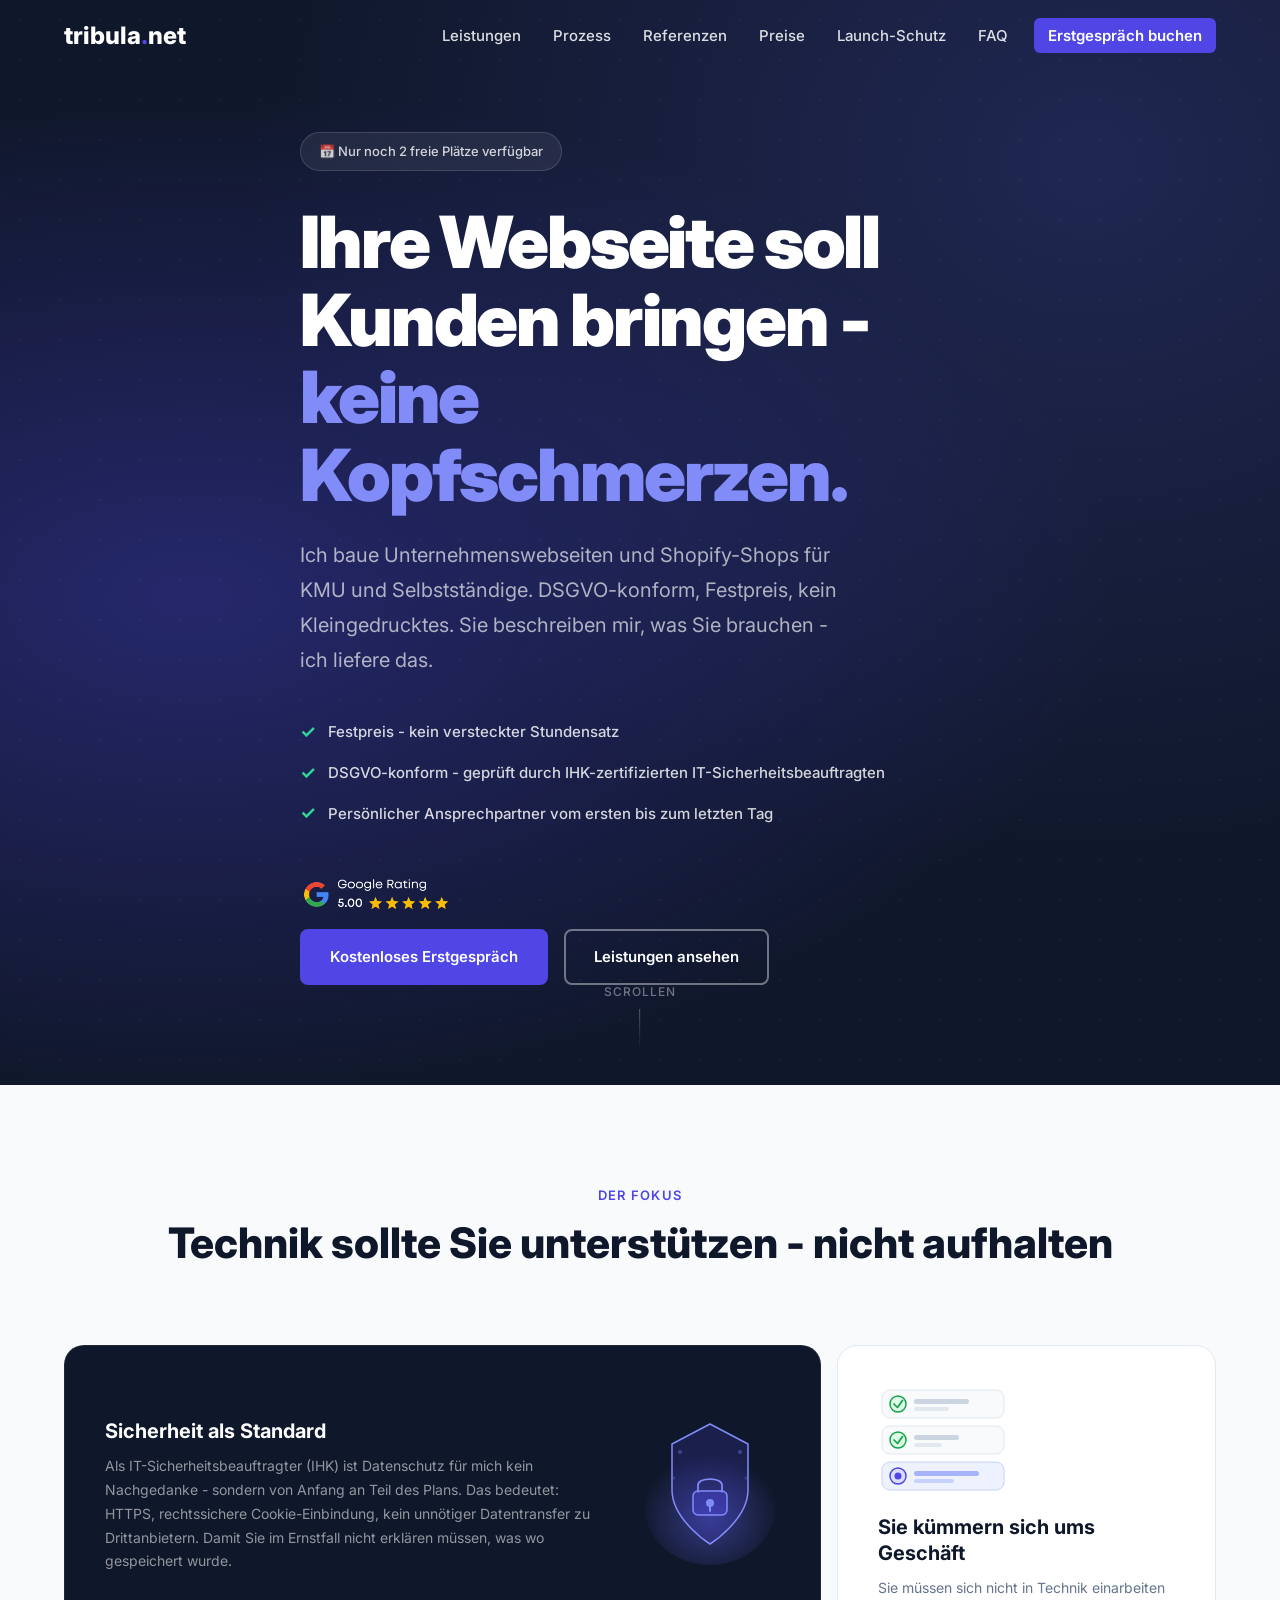
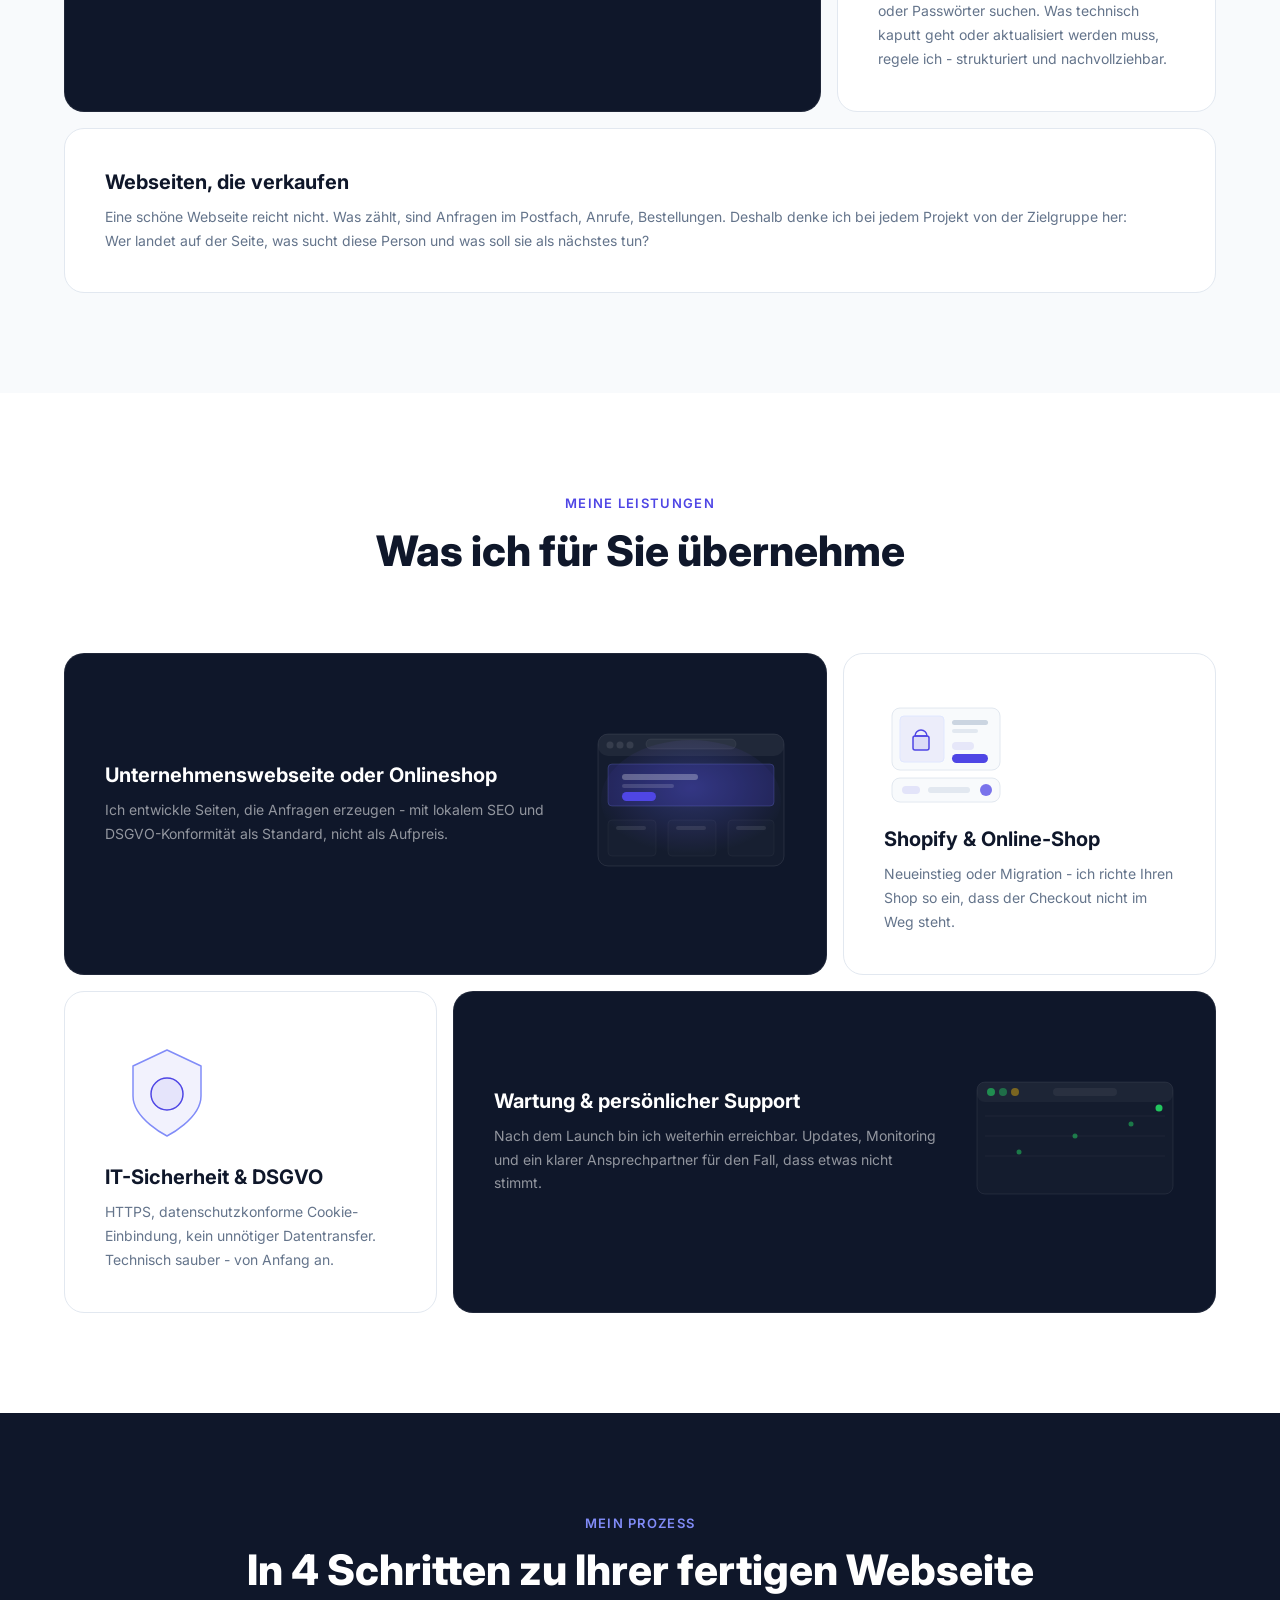
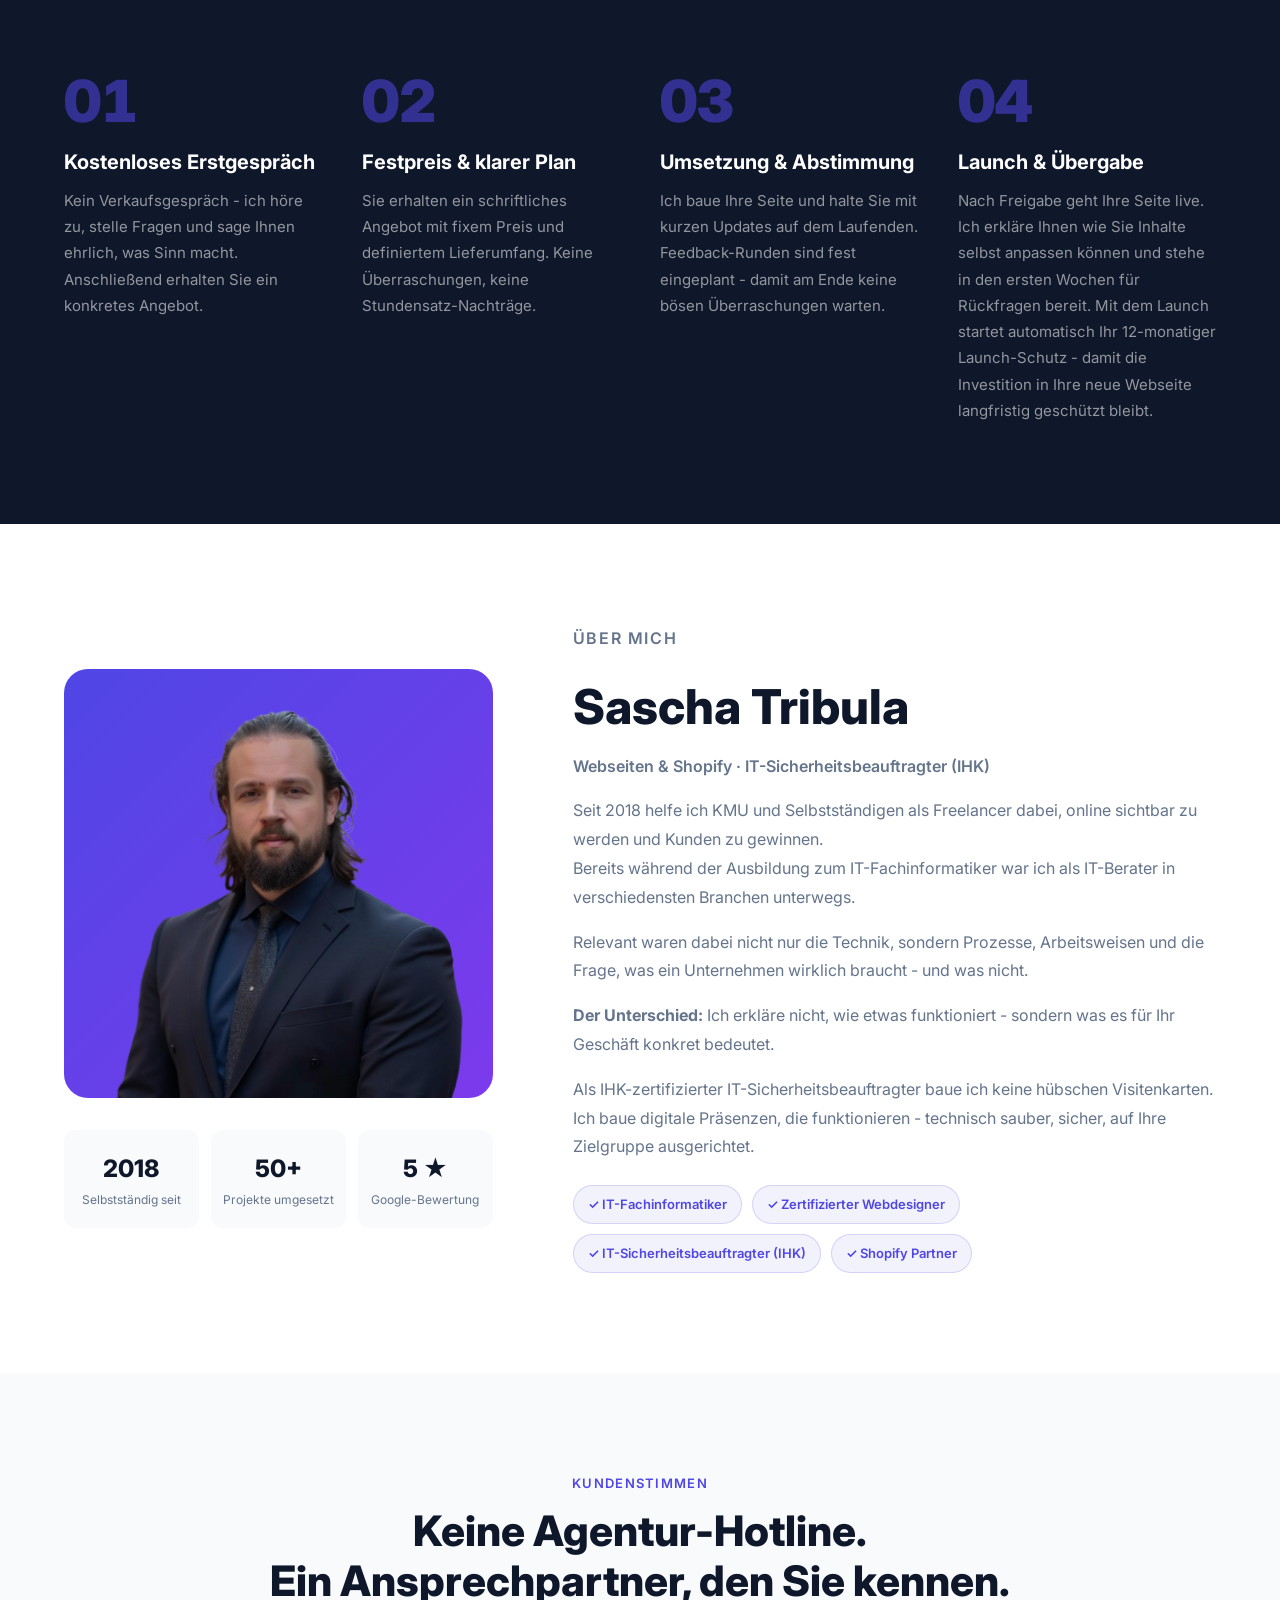
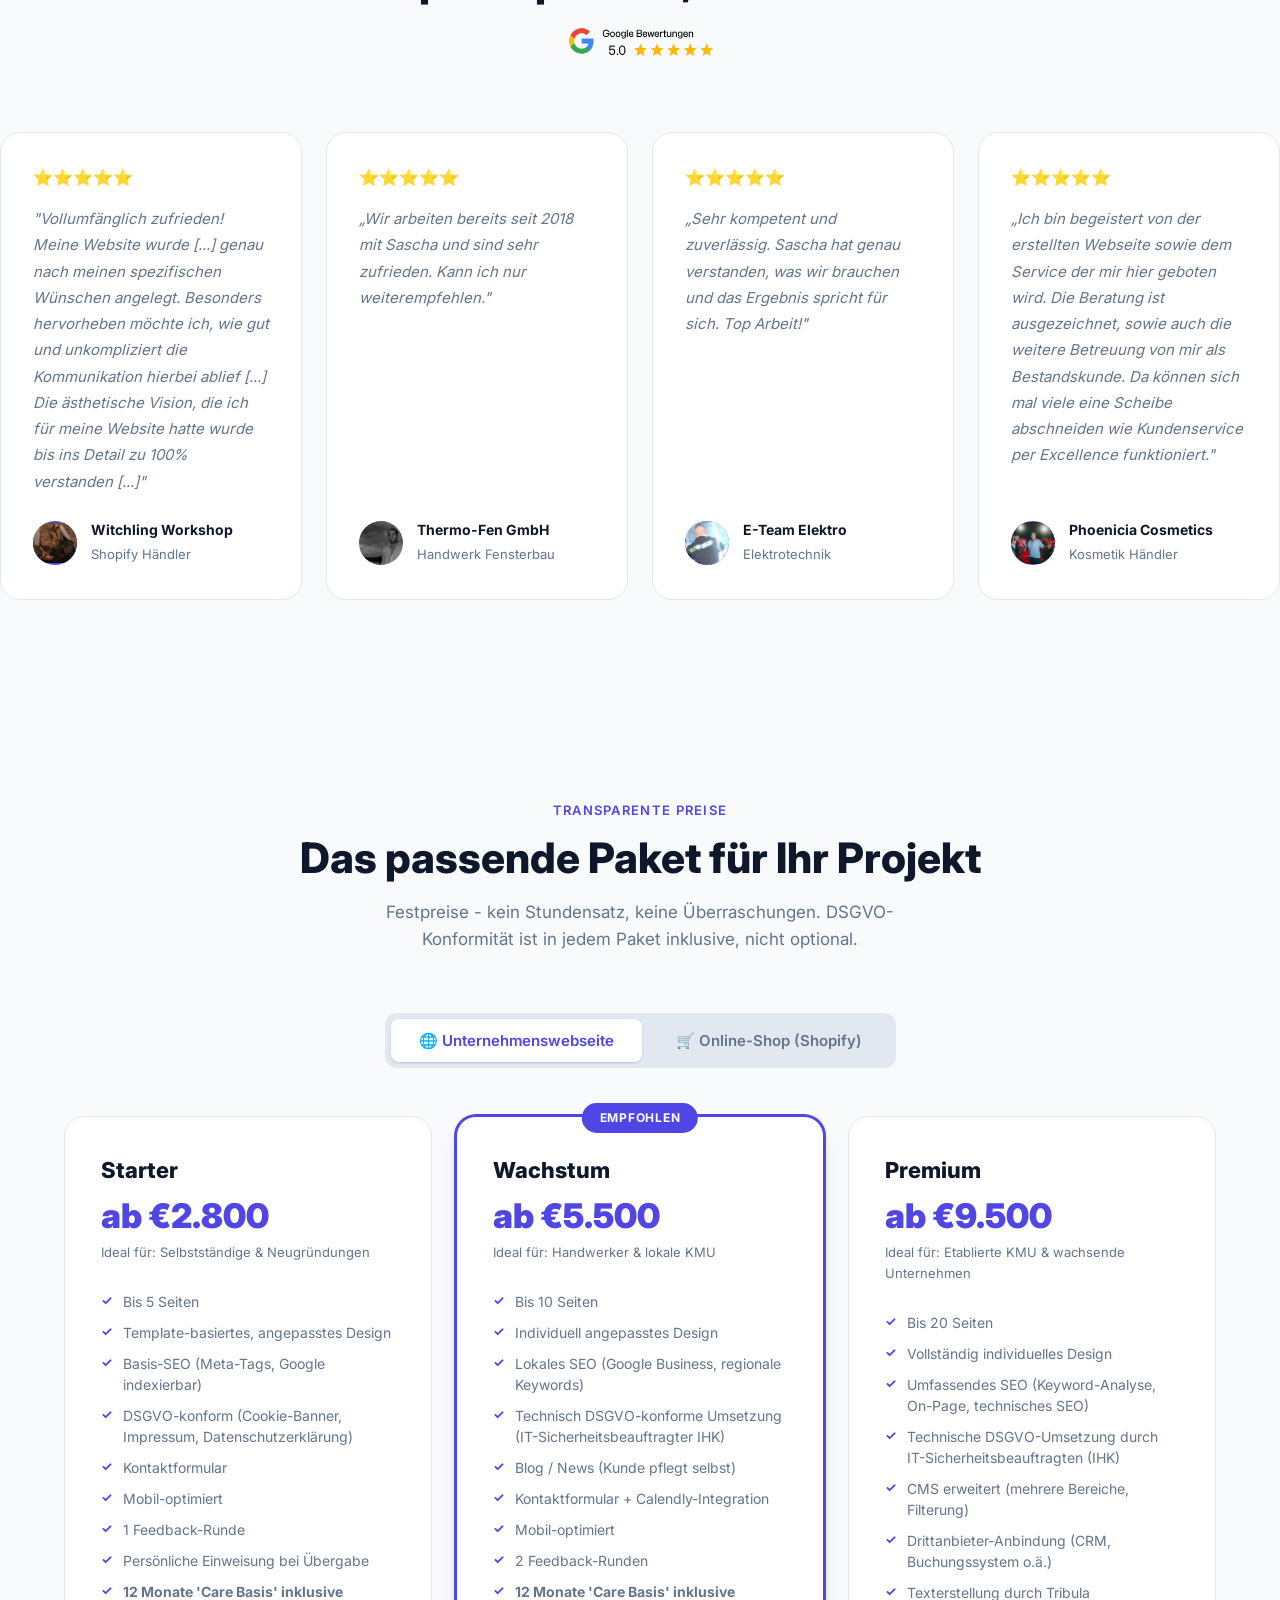
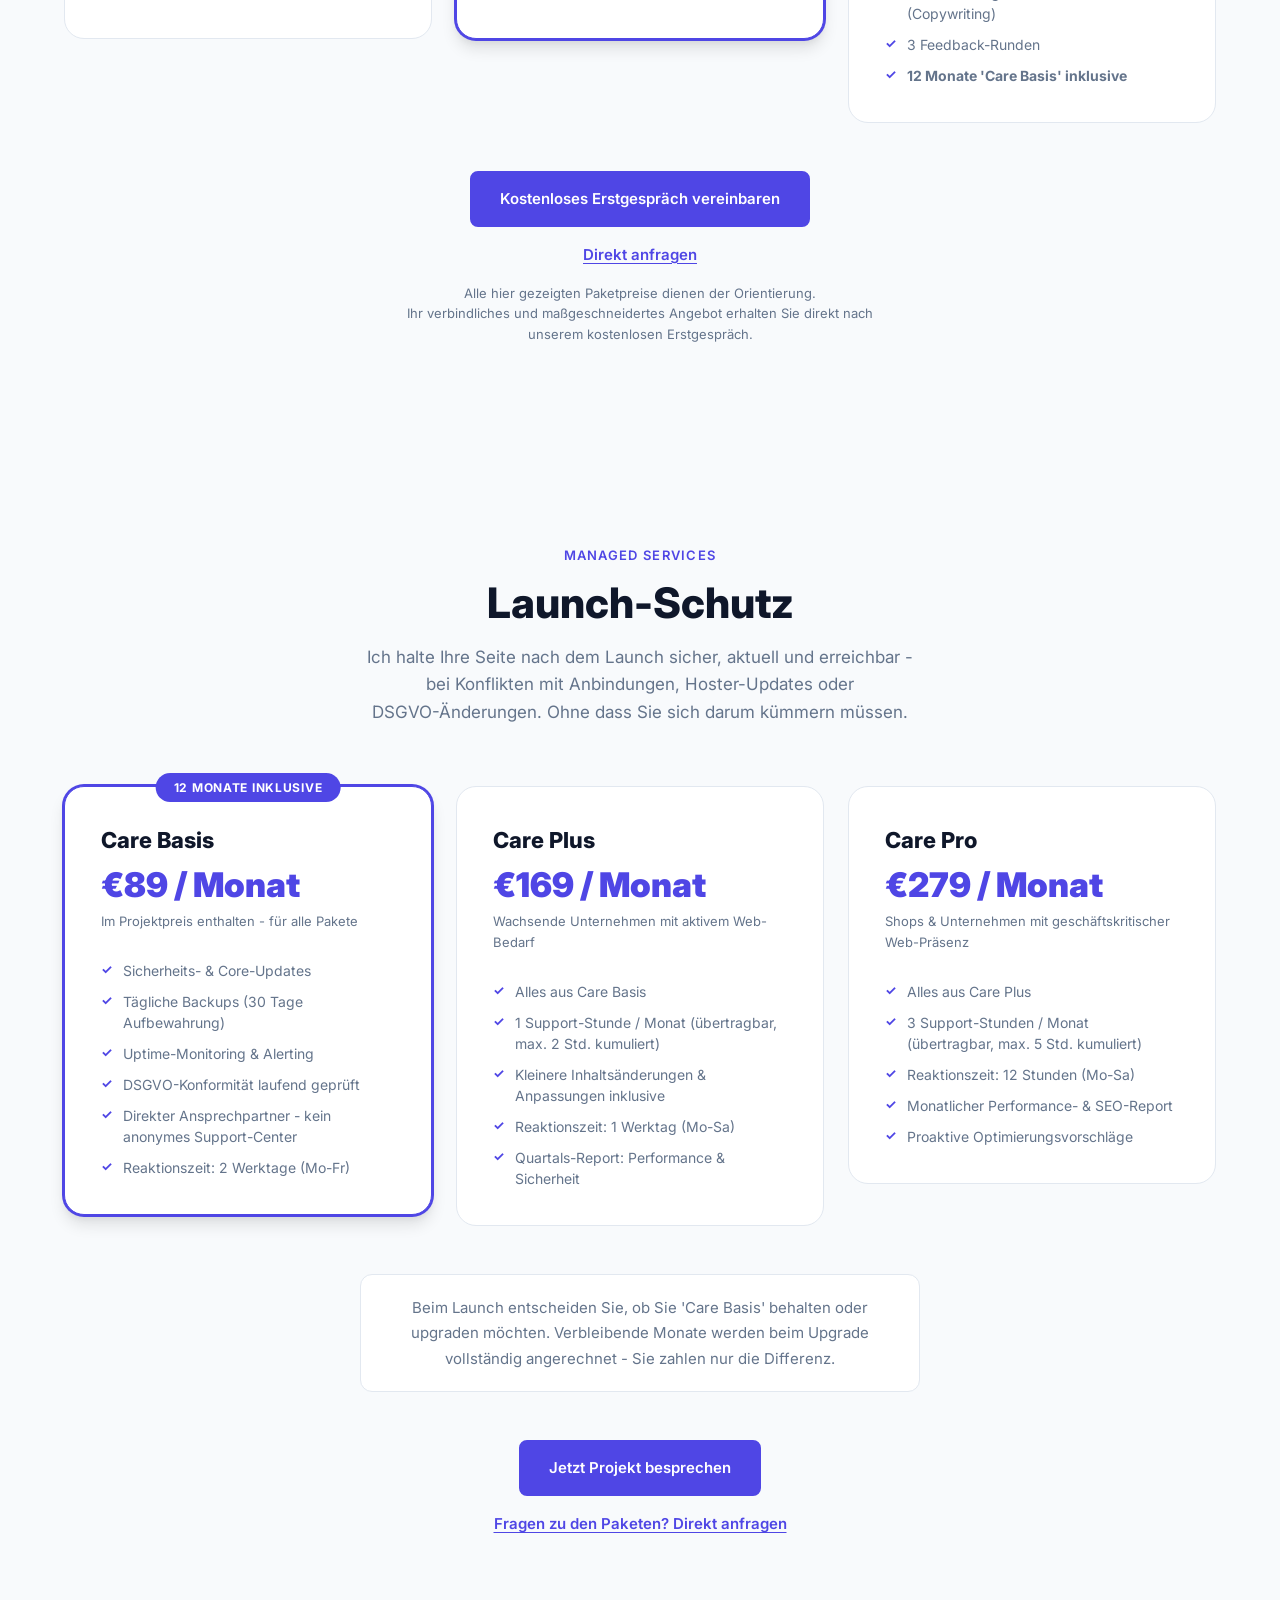
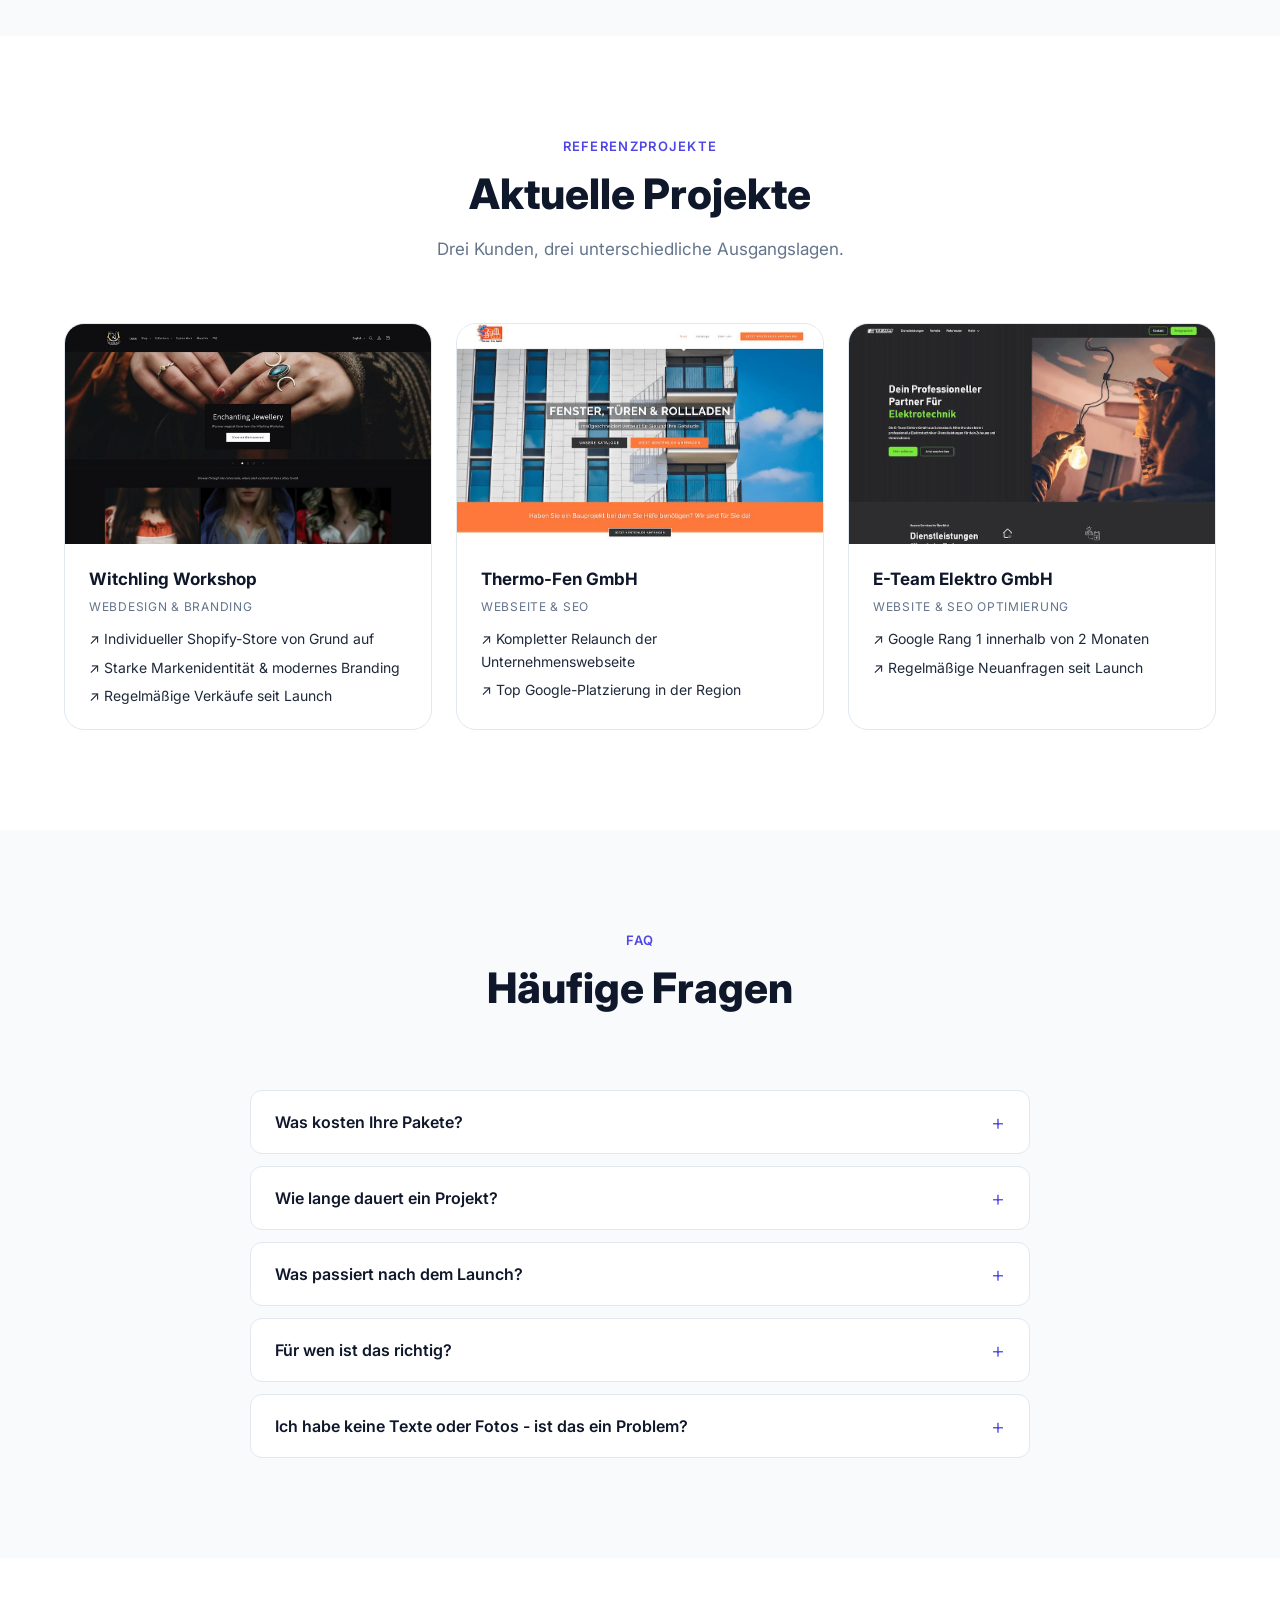
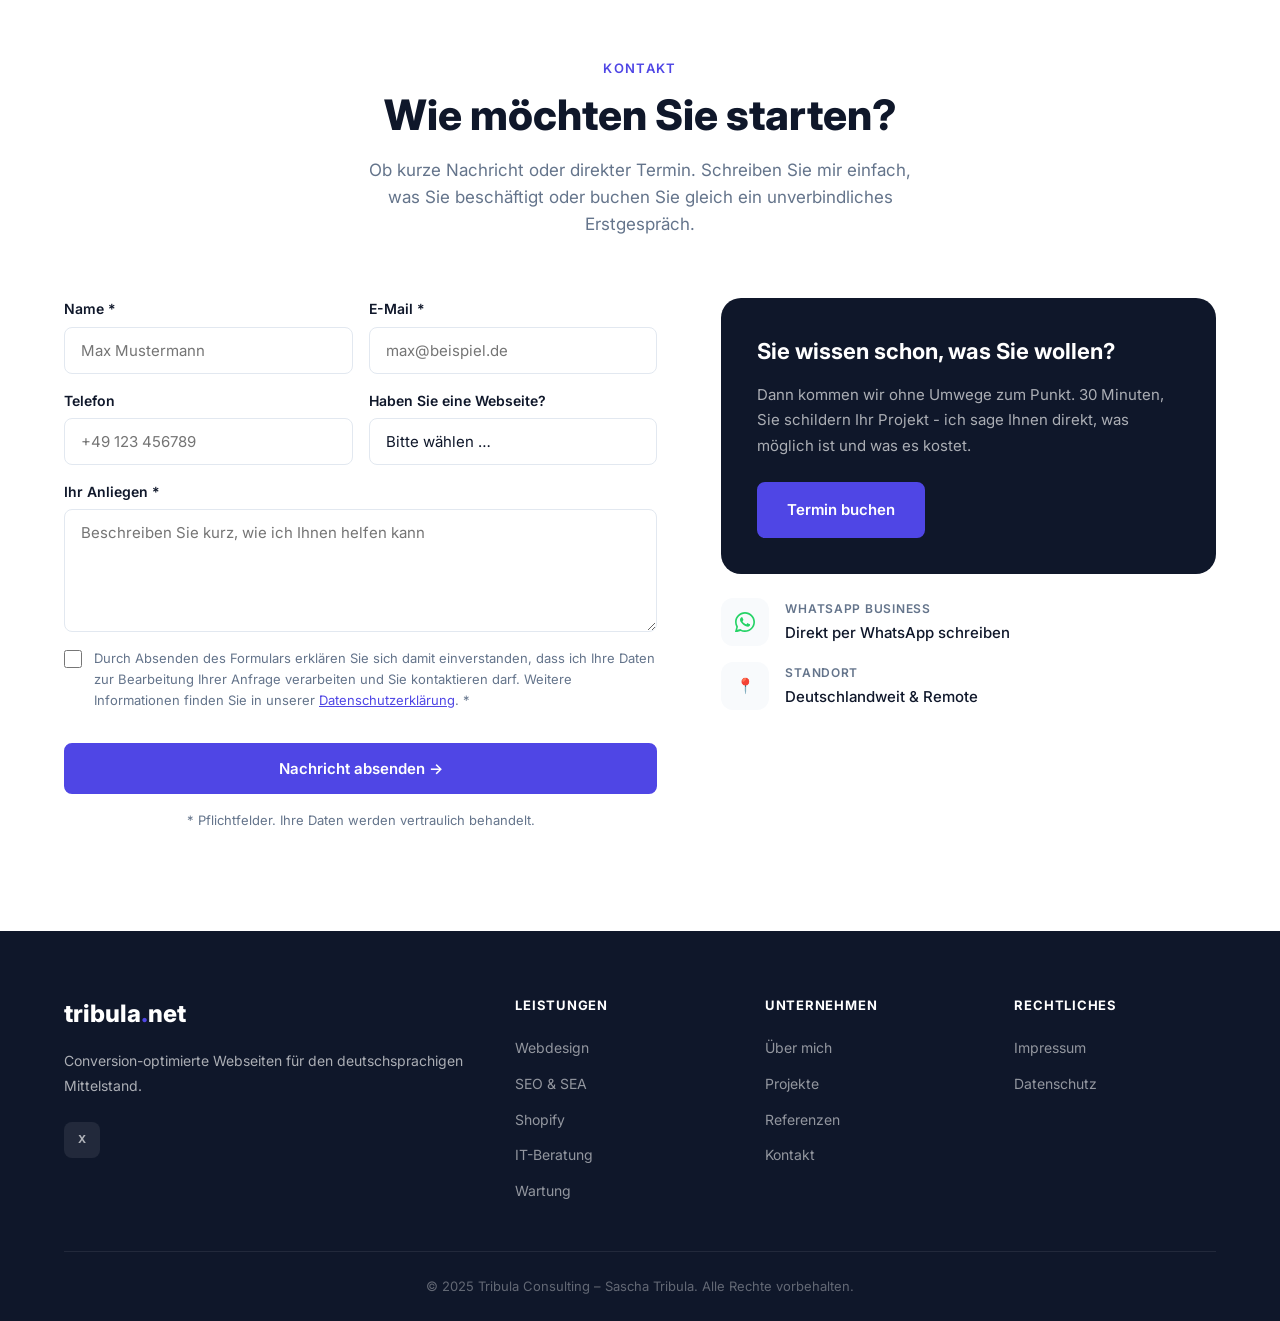
==== commit 9ee55164: "Wording overhaul, Datenschutz Legal Page Fix Mobile" ====
--- a/index.html
+++ b/index.html
@@ -48,16 +48,15 @@
 
                         <p class="hero-subtitle">
                             Ich baue Unternehmenswebseiten und Shopify-Shops für KMU und Selbstständige.
-                            DSGVO-konform, auf den Punkt, mit Festpreis.
-                            Kein Stundensatz-Rätselraten, keine Agentur-Warteschleife.
+                            DSGVO-konform, Festpreis, kein Kleingedrucktes.
+                            Sie beschreiben mir, was Sie brauchen - ich liefere das.
                         </p>
 
 
                         <div class="hero-benefits">
                             <div class="hero-benefit"><span class="check">✓</span> Festpreis - kein versteckter
                                 Stundensatz</div>
-                            <div class="hero-benefit"><span class="check">✓</span> DSGVO-konform durch
-                                IHK-zertifizierten IT-Sicherheitsbeauftragten</div>
+                            <div class="hero-benefit"><span class="check">✓</span> DSGVO-konform - geprüft durch IHK-zertifizierten IT-Sicherheitsbeauftragten</div>
                             <div class="hero-benefit"><span class="check">✓</span> Persönlicher Ansprechpartner vom
                                 ersten bis zum letzten Tag</div>
                         </div>
@@ -102,8 +101,9 @@
                         <div class="bento-split">
                             <div class="bento-text">
                                 <h3>Sicherheit als Standard</h3>
-                                <p>Als IHK-zertifizierter IT-Sicherheitsbeauftragter schütze ich Ihre Kundendaten und
-                                    Ihren Betrieb - von Anfang an, nicht als Nachgedanke.</p>
+                                <p>Als IT-Sicherheitsbeauftragter (IHK) ist Datenschutz für mich kein Nachgedanke - sondern von Anfang an Teil des Plans. 
+                                    Das bedeutet: HTTPS, rechtssichere Cookie-Einbindung, kein unnötiger Datentransfer zu Drittanbietern. 
+                                    Damit Sie im Ernstfall nicht erklären müssen, was wo gespeichert wurde.</p>
                             </div>
                             <div class="bento-visual" aria-hidden="true">
                                 <svg width="140" height="160" viewBox="0 0 140 160" fill="none">
@@ -165,10 +165,10 @@
                                 </svg>
                             </div>
                             <div class="bento-text">
-                                <h3>Kein Technik-Stress mehr</h3>
-                                <p>Updates, Plugin-Konflikte, DSGVO - das ist mein Job. Sie konzentrieren sich auf Ihr
-                                    Geschäft.</p>
-                            </div>
+                                <h3>Sie kümmern sich ums Geschäft</h3>
+                                <p>Sie müssen sich nicht in Technik einarbeiten oder Passwörter suchen.
+                                    Was technisch kaputt geht oder aktualisiert werden muss, regele ich - strukturiert und nachvollziehbar.</p>
+                             </div>
                         </div>
                     </div>
 
@@ -176,8 +176,11 @@
                     <div class="bento-card bento-card--light bento-card--full fade-in">
                         <div class="bento-landscape">
                             <div class="bento-text">
-                                <h3>Webseiten die verkaufen</h3>
-                                <p>Nicht Klickzahlen - Anfragen, Anrufe, Verkäufe.</p>
+                                <h3>Webseiten, die verkaufen</h3>
+                                <p>Eine schöne Webseite reicht nicht. Was zählt, sind Anfragen im Postfach, Anrufe, Bestellungen. 
+                                    Deshalb denke ich bei jedem Projekt von der Zielgruppe her: <br>
+                                    Wer landet auf der Seite, was sucht diese Person 
+                                    und was soll sie als nächstes tun?</p>
                             </div>
                             <div class="bento-visual" aria-hidden="true">
                                 <svg viewBox="0 0 280 120" fill="none">
@@ -218,7 +221,7 @@
             <div class="container">
                 <div class="section-header">
                     <p class="section-label">Meine Leistungen</p>
-                    <h2 class="section-title">Alles aus einer Hand</h2>
+                    <h2 class="section-title">Was ich für Sie übernehme</h2>
                 </div>
 
                 <div class="bento-grid bento-grid--3col">
@@ -227,9 +230,8 @@
                     <div class="bento-card bento-card--dark bento-card--span2 fade-in">
                         <div class="bento-split">
                             <div class="bento-text">
-                                <h3>Unternehmenswebseite</h3>
-                                <p>Schnell, sicher, auf den Punkt. Ich entwickle Seiten die Anfragen erzeugen - mit
-                                    lokalem SEO und DSGVO-Konformität inklusive.</p>
+                                <h3>Unternehmenswebseite oder Onlineshop</h3>
+                                <p>Ich entwickle Seiten, die Anfragen erzeugen - mit lokalem SEO und DSGVO-Konformität als Standard, nicht als Aufpreis.</p>
                             </div>
                             <div class="bento-visual" aria-hidden="true">
                                 <svg width="190" height="136" viewBox="0 0 190 136" fill="none">
@@ -298,8 +300,7 @@
                             </div>
                             <div class="bento-text">
                                 <h3>Shopify &amp; Online-Shop</h3>
-                                <p>Neueinstieg oder Migration - ich richte Ihren Shop ein und optimiere den Checkout für
-                                    maximale Verkäufe.</p>
+                                <p>Neueinstieg oder Migration - ich richte Ihren Shop so ein, dass der Checkout nicht im Weg steht.</p>
                             </div>
                         </div>
                     </div>
@@ -339,8 +340,8 @@
                         <div class="bento-split">
                             <div class="bento-text">
                                 <h3>Wartung &amp; persönlicher Support</h3>
-                                <p>Nach dem Launch bin ich auch weiterhin erreichbar. Updates, Monitoring
-                                    und schnelle Hilfe falls etwas nicht stimmt.</p>
+                                <p>Nach dem Launch bin ich weiterhin erreichbar. Updates, Monitoring
+                                    und ein klarer Ansprechpartner für den Fall, dass etwas nicht stimmt.</p>
                             </div>
                             <div class="bento-visual" aria-hidden="true">
                                 <svg width="200" height="116" viewBox="0 0 200 116" fill="none">
@@ -391,9 +392,7 @@
                         <div class="step-number">01</div>
                         <div class="step-content">
                             <h3>Kostenloses Erstgespräch</h3>
-                            <p>Wir sprechen über Ihr Unternehmen, Ihre Zielgruppe
-                                und was Ihre Webseite leisten soll. Kein Verkaufsgespräch -
-                                nur echte Beratung. Sie erhalten danach ein konkretes Angebot.</p>
+                            <p>Kein Verkaufsgespräch - ich höre zu, stelle Fragen und sage Ihnen ehrlich, was Sinn macht. Anschließend erhalten Sie ein konkretes Angebot.</p>
                         </div>
                     </div>
                     <div class="process-step fade-in">
@@ -411,7 +410,7 @@
                             <h3>Umsetzung &amp; Abstimmung</h3>
                             <p>Ich baue Ihre Seite und halte Sie mit kurzen Updates
                                 auf dem Laufenden. Feedback-Runden sind fest eingeplant -
-                                damit das Ergebnis wirklich Ihren Vorstellungen entspricht.</p>
+                                damit am Ende keine bösen Überraschungen warten.</p>
                         </div>
                     </div>
                     <div class="process-step fade-in">
@@ -465,11 +464,8 @@
                         Bereits während der Ausbildung zum IT-Fachinformatiker war ich als
                         IT-Berater in verschiedensten Branchen unterwegs.</p>
 
-                    <p>Relevant waren dabei nicht nur Technik, sondern Prozesse, Arbeitsweisen und die Frage was ein
-                        Unternehmen
-                        wirklich braucht - und was nicht. Der Unterschied: Ich erkläre nicht Technik um der Technik
-                        willen,
-                        sondern was es für Ihr Geschäft bedeutet.</p>
+                    <p>Relevant waren dabei nicht nur die Technik, sondern Prozesse, Arbeitsweisen und die Frage, was ein Unternehmen wirklich braucht - und was nicht.</p>
+                    <p><b>Der Unterschied:</b> Ich erkläre nicht, wie etwas funktioniert - sondern was es für Ihr Geschäft konkret bedeutet.</p>
 
                     <p>Als IHK-zertifizierter IT-Sicherheitsbeauftragter baue ich keine hübschen Visitenkarten. Ich
                         baue digitale Präsenzen, die funktionieren - technisch sauber, sicher, auf Ihre Zielgruppe
@@ -492,7 +488,7 @@
                 <div class="section-header">
                     <p class="section-label">Kundenstimmen</p>
                     <h2 class="section-title">Keine Agentur-Hotline.<br>
-                        Sondern echte Partnerschaft.</h2>
+                        Ein Ansprechpartner, den Sie kennen.</h2>
                     <img src="assets/Google-Badge-black.avif" alt="Google Bewertung" class="testimonial-badge">
                 </div>
 
@@ -733,10 +729,10 @@
             <div class="container">
                 <div class="section-header">
                     <p class="section-label">Managed Services</p>
-                    <h2 class="section-title">Launch-Schutz - Ihre Webseite in guten Händen</h2>
-                    <p class="section-desc">Nach dem Launch ist vor dem nächsten Problem. Konflikte mit Anbindungen,
-                        Hoster-Updates, DSGVO-Änderungen - ich halte Ihre Seite sicher, aktuell
-                        und erreichbar. Ohne dass Sie sich darum kümmern müssen.</p>
+                    <h2 class="section-title">Launch-Schutz</h2>
+                    <p class="section-desc">Ich halte Ihre Seite nach dem Launch sicher, aktuell und erreichbar -
+                        bei Konflikten mit Anbindungen, Hoster-Updates oder DSGVO-Änderungen.
+                        Ohne dass Sie sich darum kümmern müssen.</p>
                 </div>
 
                 <div class="pricing-grid">
@@ -753,7 +749,8 @@
                             <li>Tägliche Backups (30 Tage Aufbewahrung)</li>
                             <li>Uptime-Monitoring &amp; Alerting</li>
                             <li>DSGVO-Konformität laufend geprüft</li>
-                            <li>Direkter Ansprechpartner (kein Ticketsystem)</li>
+                            <li>Direkter Ansprechpartner - kein anonymes Support-Center</li>
+                            <li>Reaktionszeit: 2 Werktage (Mo-Fr)</li>
                         </ul>
                     </div>
 
@@ -767,7 +764,7 @@
                             <li>Alles aus Care Basis</li>
                             <li>1 Support-Stunde / Monat (übertragbar, max. 2 Std. kumuliert)</li>
                             <li>Kleinere Inhaltsänderungen &amp; Anpassungen inklusive</li>
-                            <li>Prioritäts-Reaktionszeit (nächster Werktag)</li>
+                            <li>Reaktionszeit: 1 Werktag (Mo-Sa)</li>
                             <li>Quartals-Report: Performance &amp; Sicherheit</li>
                         </ul>
                     </div>
@@ -781,7 +778,7 @@
                         <ul class="pricing-features">
                             <li>Alles aus Care Plus</li>
                             <li>3 Support-Stunden / Monat (übertragbar, max. 5 Std. kumuliert)</li>
-                            <li>Reaktionszeit: 12 Stunden an Werktagen</li>
+                            <li>Reaktionszeit: 12 Stunden (Mo-Sa)</li>
                             <li>Monatlicher Performance- &amp; SEO-Report</li>
                             <li>Proaktive Optimierungsvorschläge</li>
                         </ul>
@@ -811,7 +808,7 @@
                 <div class="section-header">
                     <p class="section-label">Referenzprojekte</p>
                     <h2 class="section-title">Aktuelle Projekte</h2>
-                    <p class="section-desc">Drei Projekte aus der Praxis.</p>
+                    <p class="section-desc">Drei Kunden, drei unterschiedliche Ausgangslagen.</p>
                 </div>
 
                 <div class="projects-grid">
@@ -935,9 +932,7 @@
                                 <span class="faq-icon">+</span>
                             </button>
                             <div class="faq-answer">
-                                <p>Nein das ist überhaupt kein Problem. Im Premium-Paket ist Texterstellung durch mich
-                                    inklusive, in anderen Paketen flexibel zubuchbar, was genau im Detail für Sie und
-                                    Ihr Unternehmen Sinn macht, klären wir aber unkompliziert im Gespräch</p>
+                                <p>Nein, das ist kein Problem. Im Premium-Paket ist Texterstellung inklusive - in anderen Paketen lässt sie sich zubuchen. Was genau Sinn macht, klären wir im Gespräch.</p>
                             </div>
                         </div>
 
@@ -1018,8 +1013,7 @@
                     <div class="fade-in">
                         <div class="contact-cta-card">
                             <h3>Sie wissen schon, was Sie wollen?</h3>
-                            <p>Dann überspringen wir das Hin-und-Her. Buchen Sie direkt
-                                einen Termin - 30 Minuten, konkret und auf den Punkt.</p>
+                            <p>Dann kommen wir ohne Umwege zum Punkt. 30 Minuten, Sie schildern Ihr Projekt - ich sage Ihnen direkt, was möglich ist und was es kostet.</p>
                             <a href="https://calendly.com/tribula/discovery" class="btn btn-primary">Termin buchen</a>
                         </div>
 
